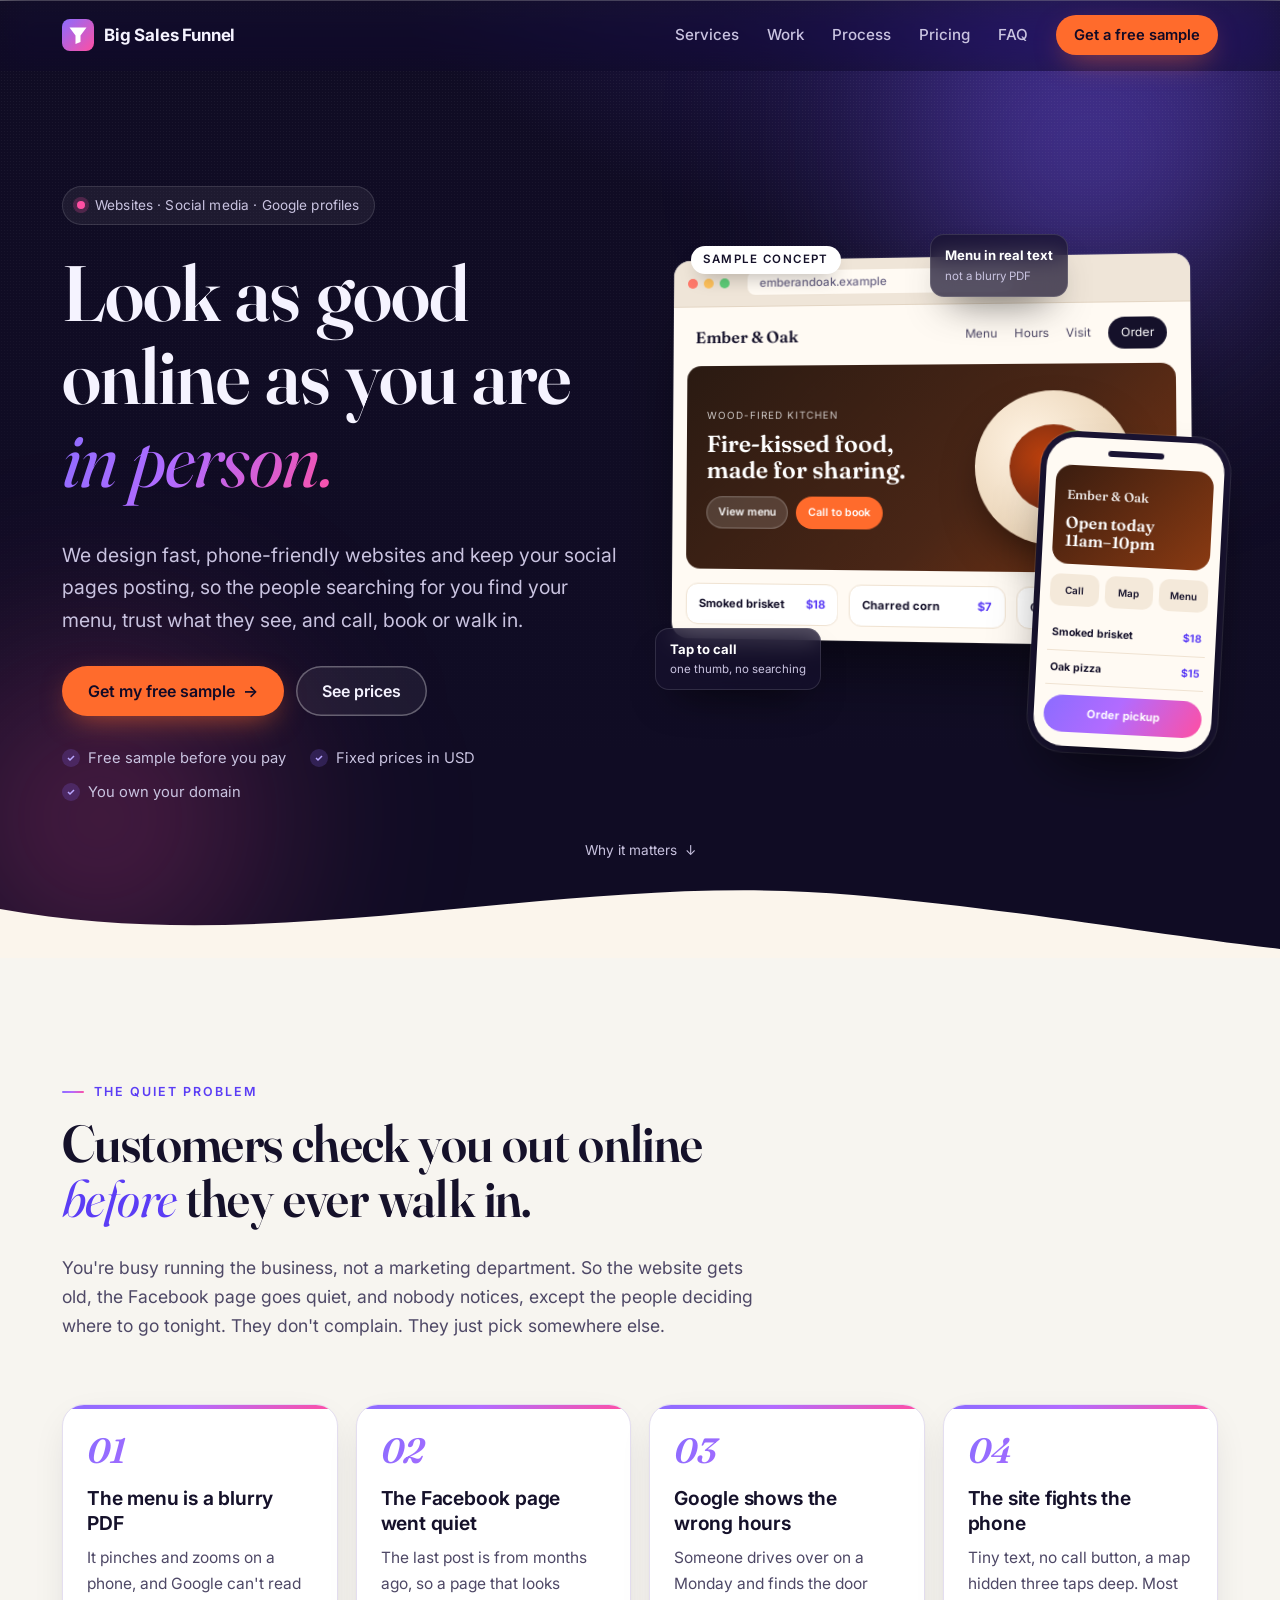
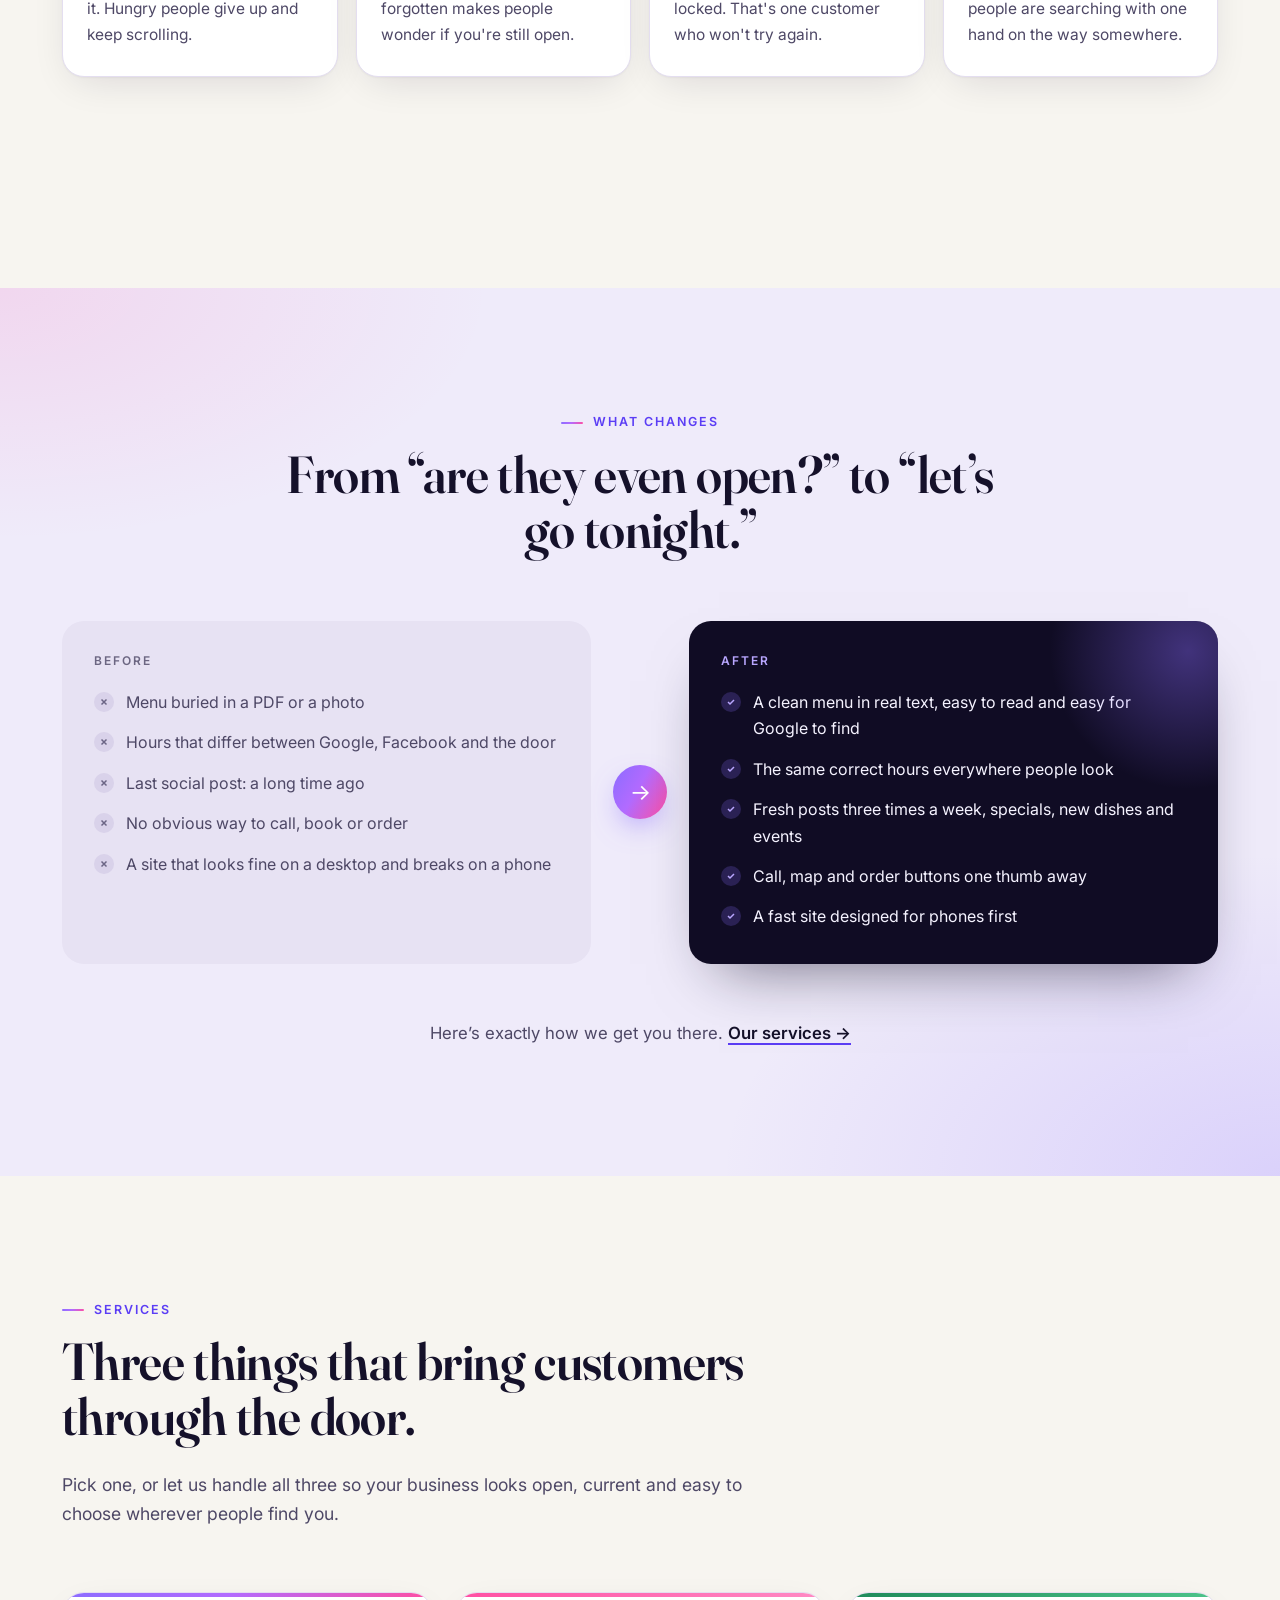
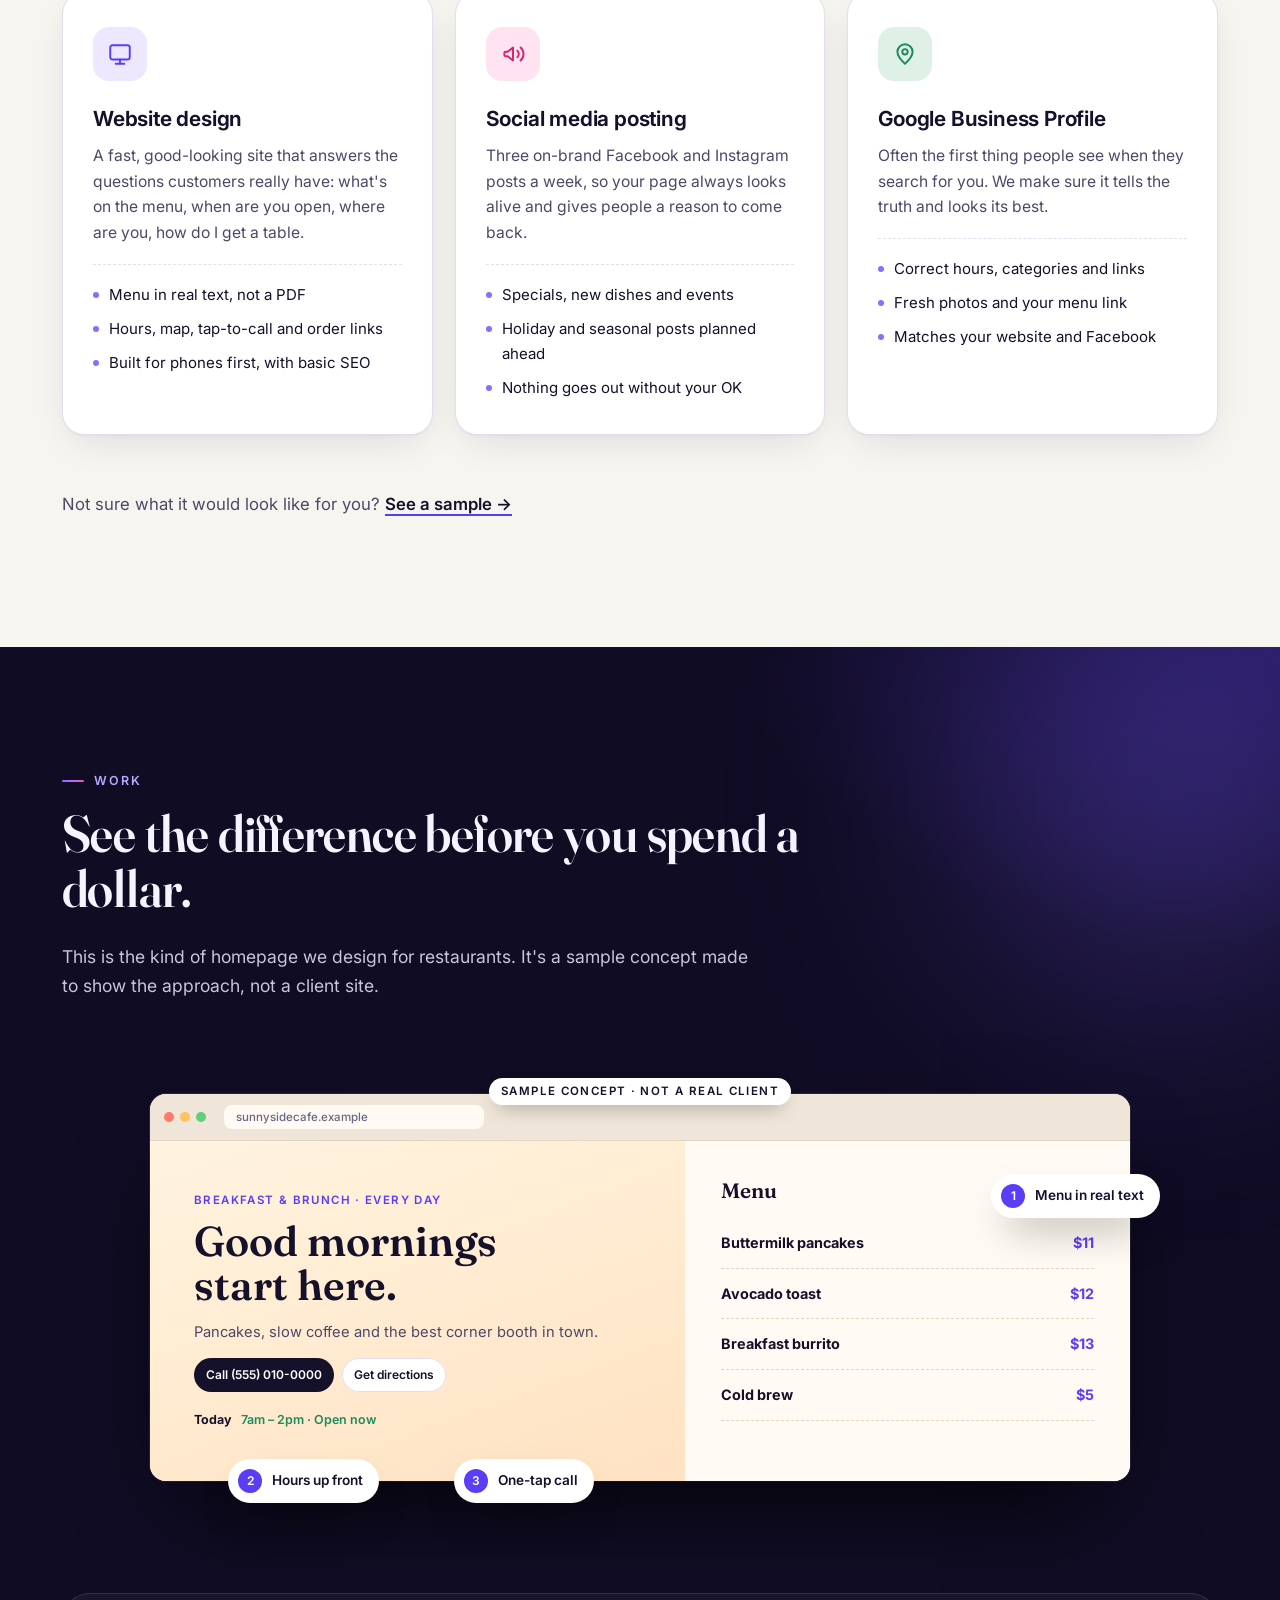
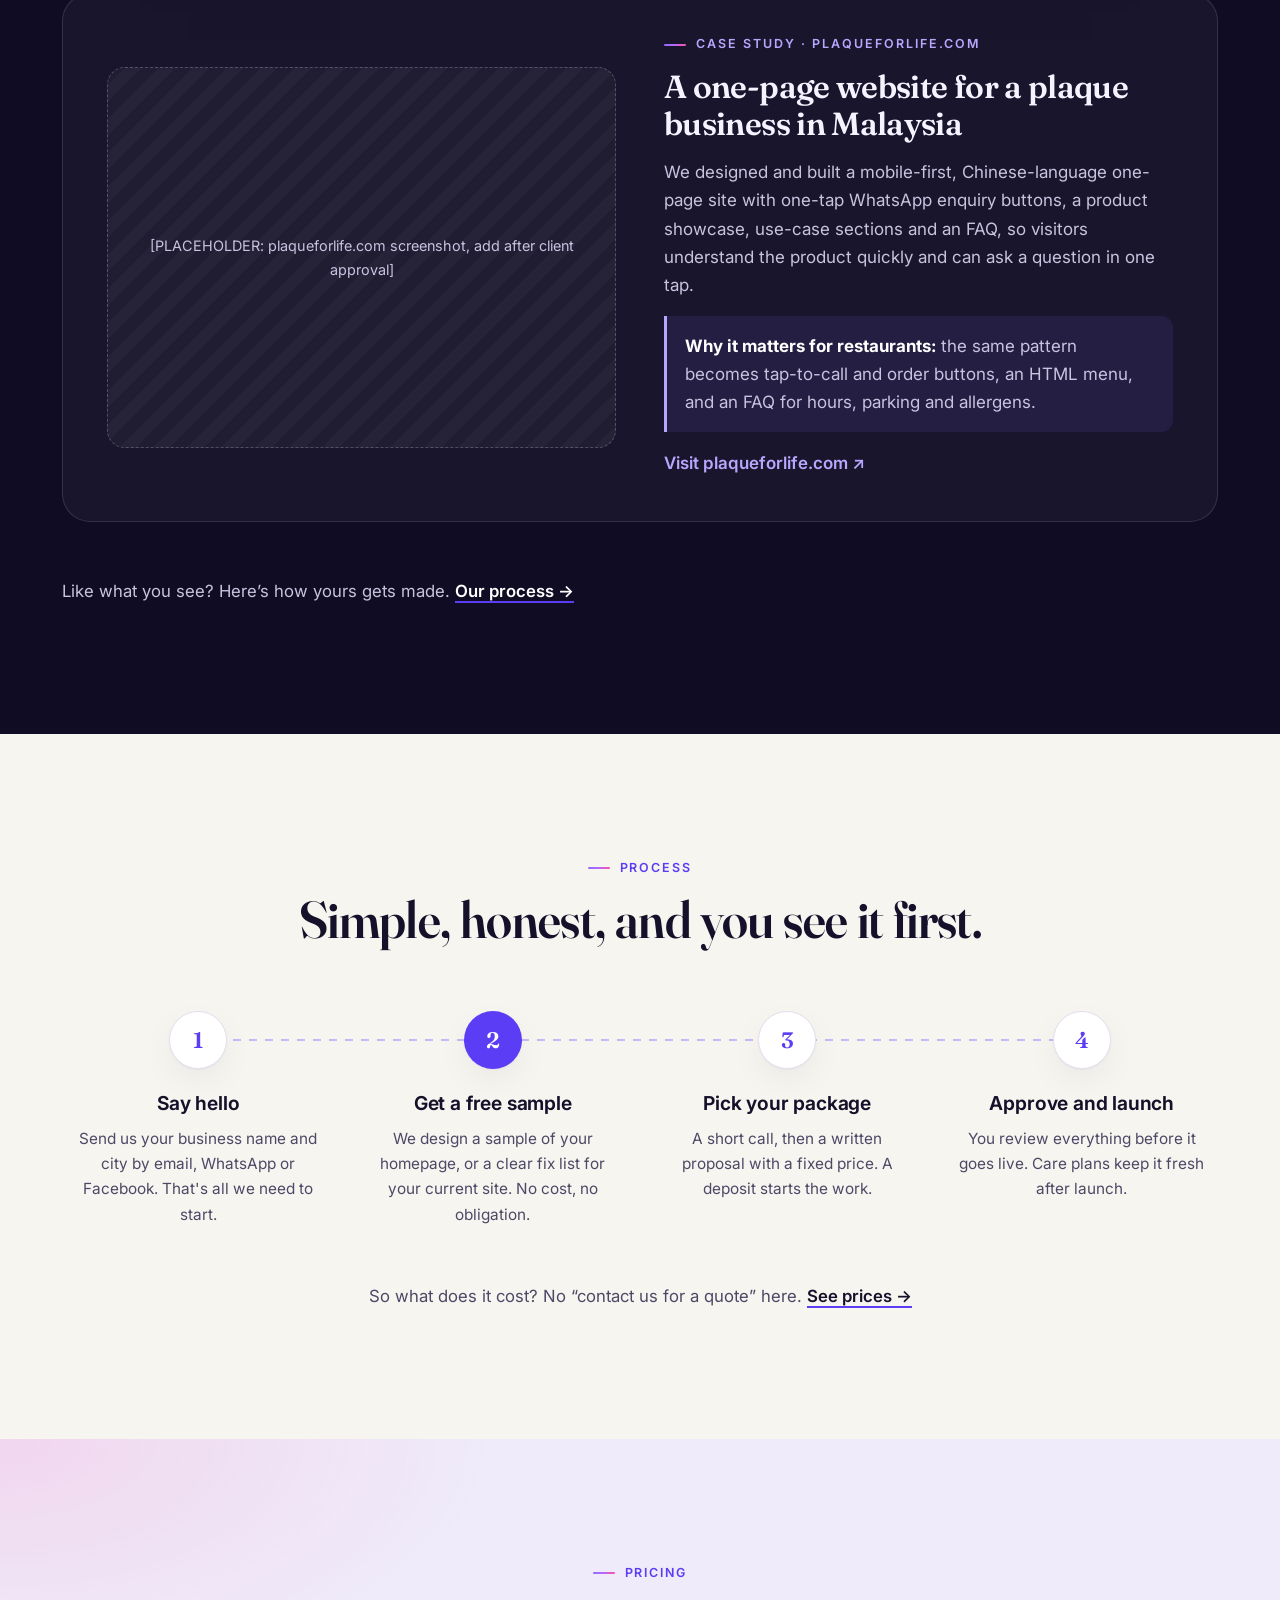
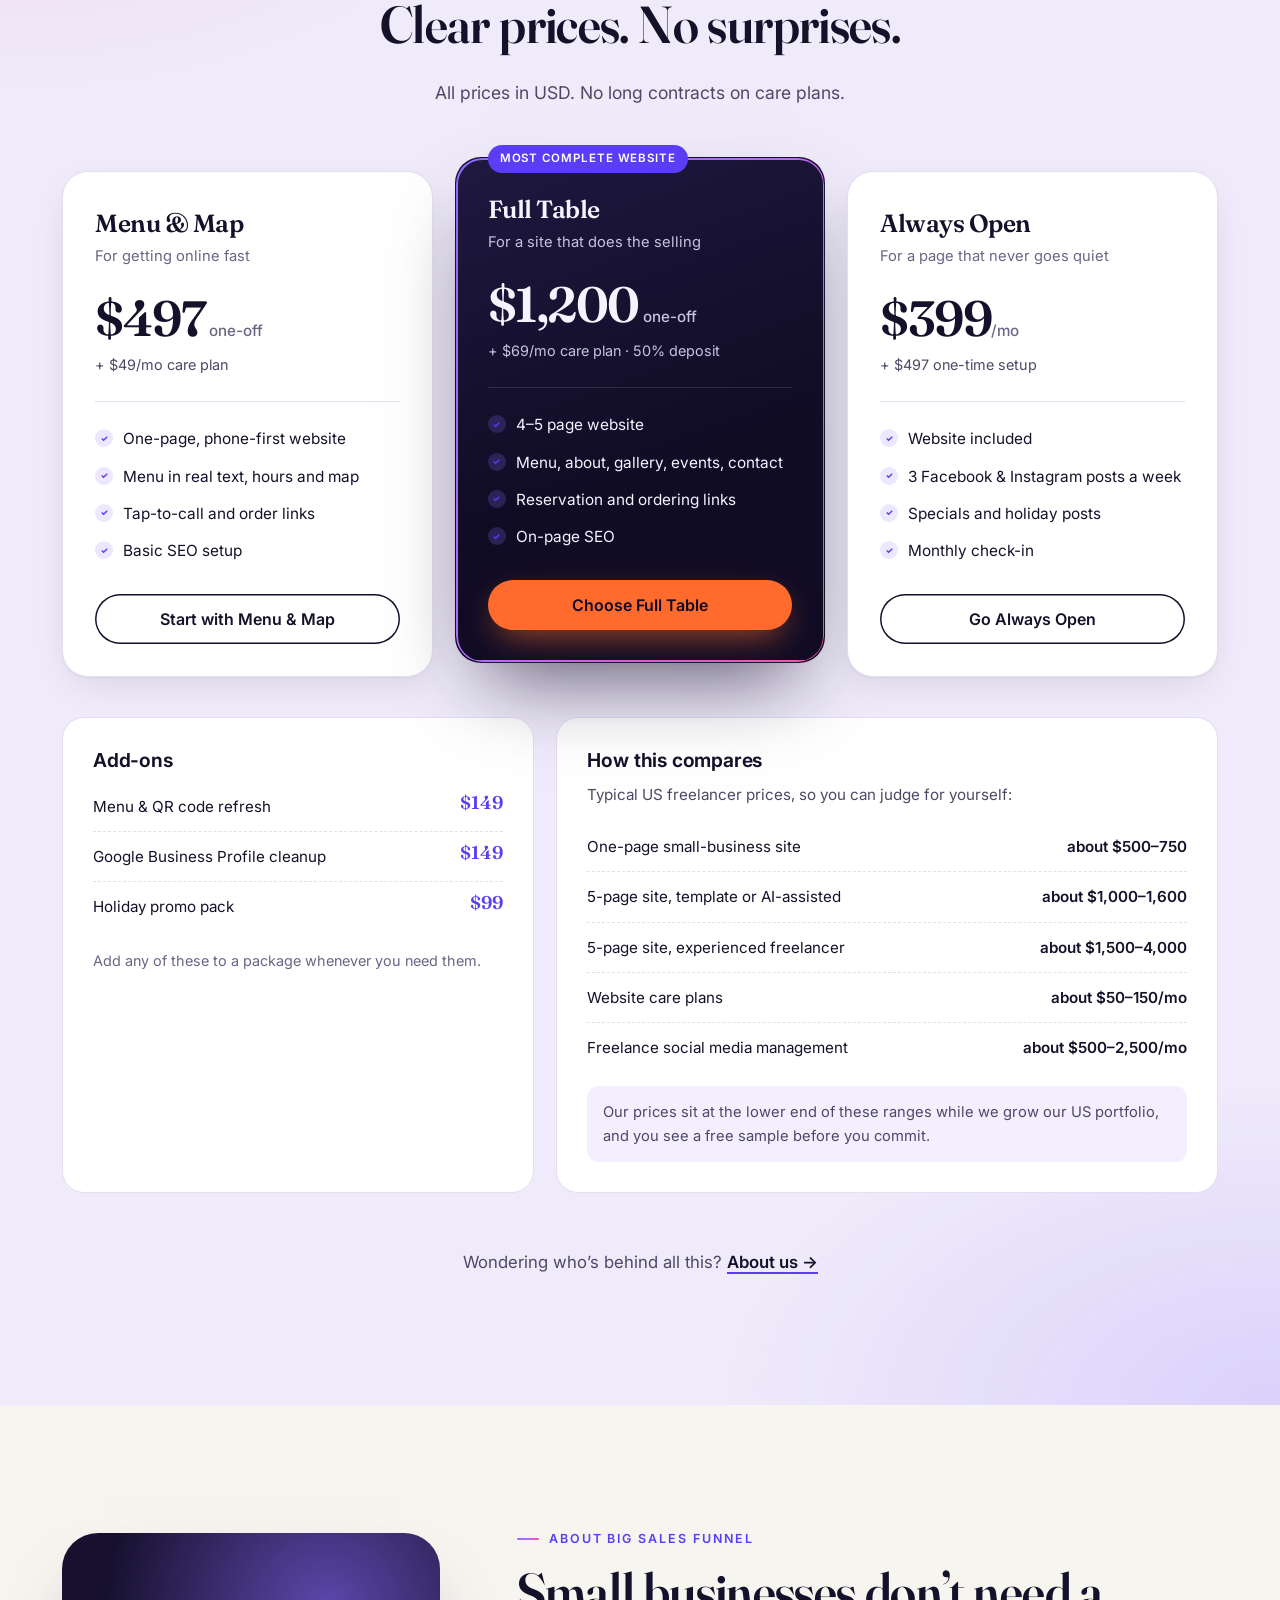
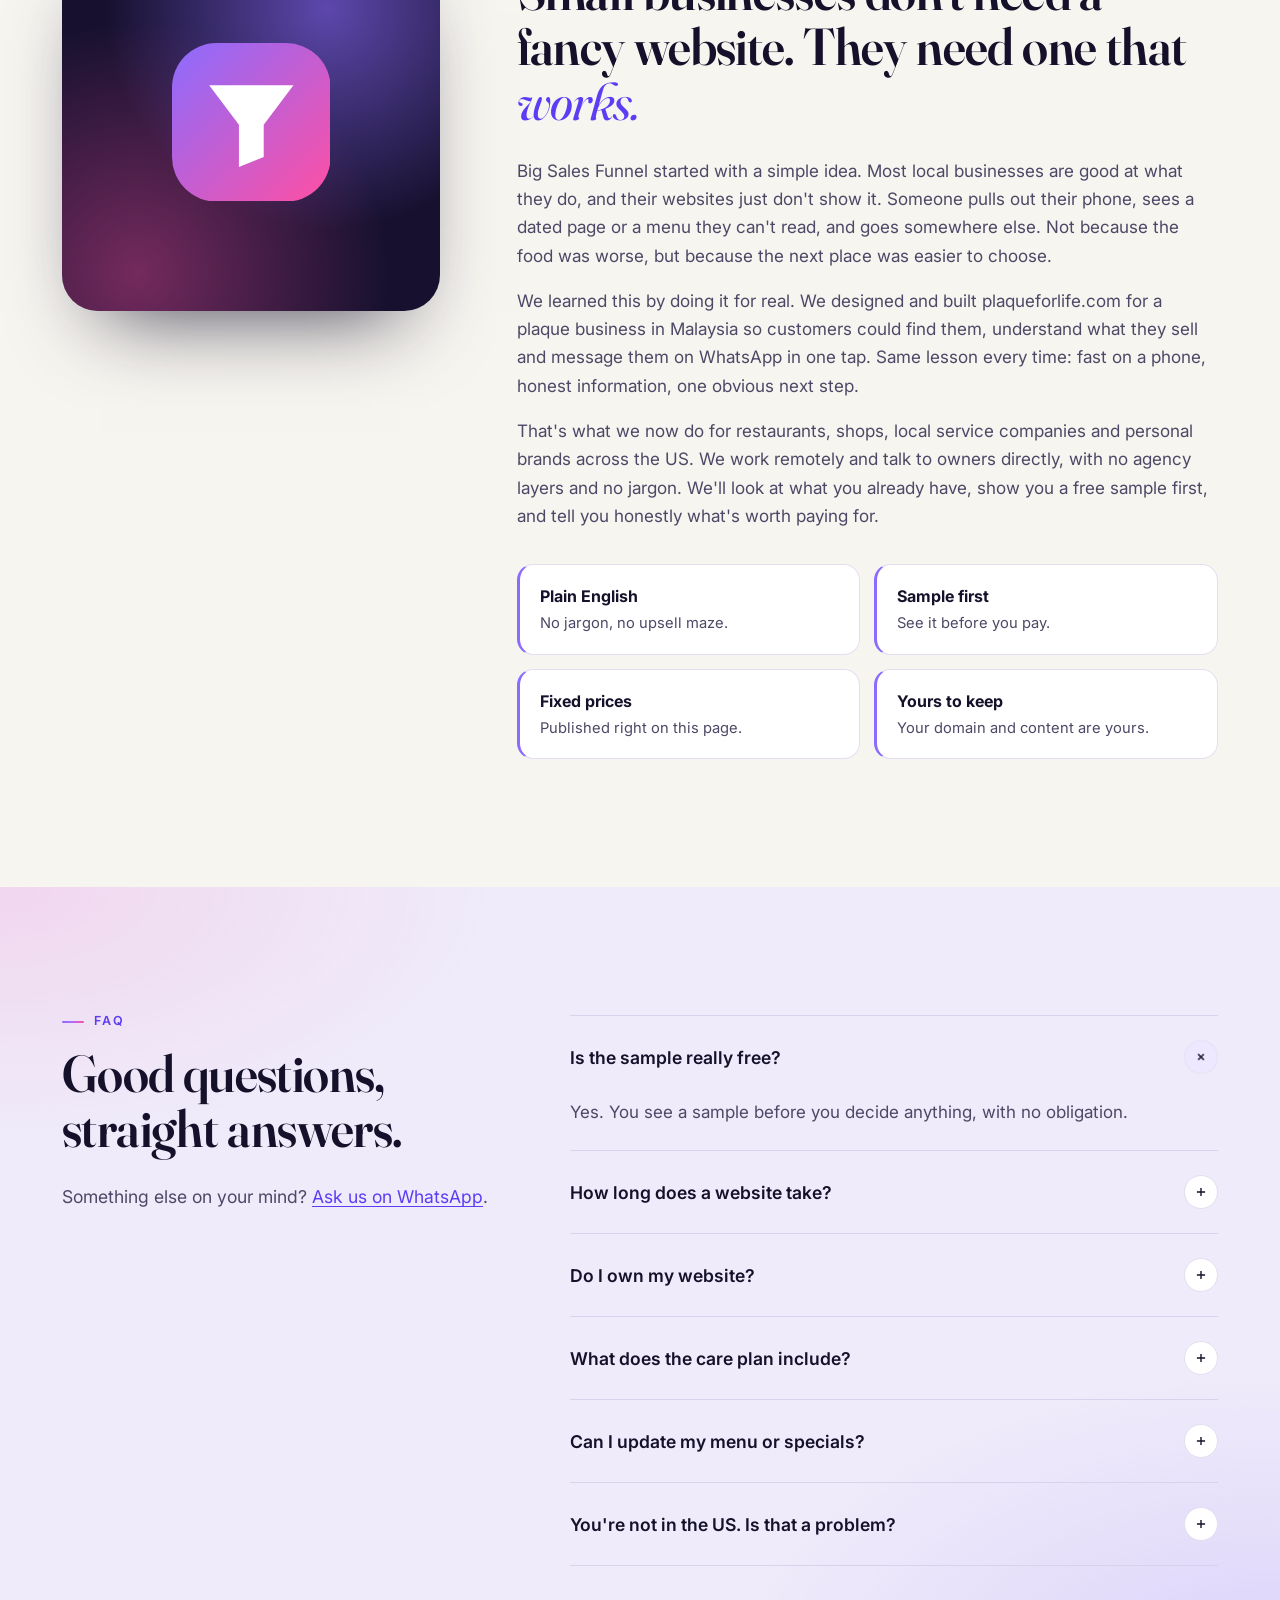
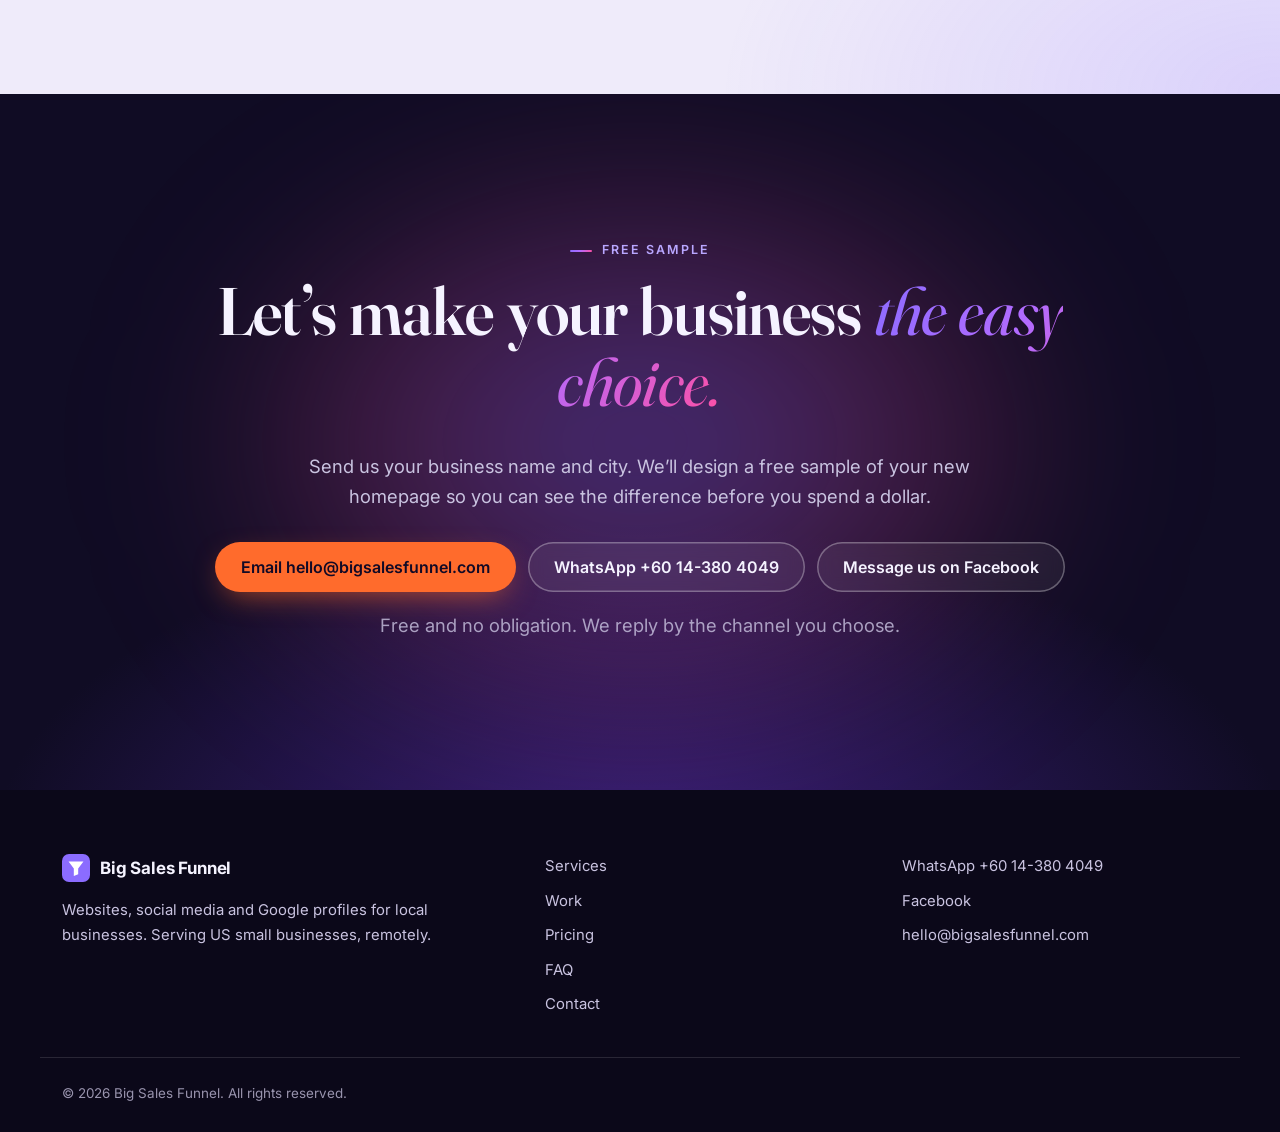
==== index.html @ bbb09743 "Add the Big Sales Funnel static website. Extract the approved site into the repository root, includi" ====
<!doctype html>
<html lang="en">
<head>
<meta charset="utf-8">
<meta name="viewport" content="width=device-width, initial-scale=1">
<title>Big Sales Funnel | Websites &amp; Social Media for Restaurants and Local Businesses</title>
<meta name="description" content="Big Sales Funnel designs fast, phone-friendly websites, keeps your Facebook and Instagram posting, and tidies your Google Business Profile, for US restaurants and local small businesses. Free sample first.">
<link rel="canonical" href="https://bigsalesfunnel.com/">
<meta property="og:type" content="website">
<meta property="og:site_name" content="Big Sales Funnel">
<meta property="og:title" content="Big Sales Funnel | Look as good online as you are in person">
<meta property="og:description" content="Websites, social posting and Google Business Profile cleanup for restaurants and local businesses. Clear prices. Free sample first.">
<meta property="og:url" content="https://bigsalesfunnel.com/">
<meta property="og:image" content="https://bigsalesfunnel.com/og-image.png">
<meta property="og:image:width" content="1200">
<meta property="og:image:height" content="630">
<meta name="twitter:card" content="summary_large_image">
<meta name="twitter:image" content="https://bigsalesfunnel.com/og-image.png">
<meta name="theme-color" content="#100C24">
<link rel="icon" href="favicon.svg" type="image/svg+xml">
<link rel="icon" href="favicon-32.png" sizes="32x32" type="image/png">
<link rel="apple-touch-icon" href="apple-touch-icon.png">
<link rel="preconnect" href="https://fonts.googleapis.com">
<link rel="preconnect" href="https://fonts.gstatic.com" crossorigin>
<link href="https://fonts.googleapis.com/css2?family=Fraunces:ital,opsz,wght@0,9..144,400;0,9..144,600;0,9..144,700;1,9..144,400;1,9..144,600&family=Inter:wght@400;500;600;700&display=swap" rel="stylesheet">
<link rel="stylesheet" href="assets/css/style.css">
<script type="application/ld+json">{"@context":"https://schema.org","@type":"ProfessionalService","name":"Big Sales Funnel","url":"https://bigsalesfunnel.com/","description":"Website design, social media posting and Google Business Profile cleanup for restaurants and local small businesses in the US.","areaServed":"US","telephone":"+60143804049","sameAs":["https://www.facebook.com/bigsalefunnel"]}</script>
</head>
<body>
<a class="skip" href="#main">Skip to content</a>
<div class="progress" aria-hidden="true"><span id="bar"></span></div>

<header class="nav" id="top">
  <div class="wrap nav-in">
    <a href="#top" class="logo" aria-label="Big Sales Funnel, back to top">
      <svg viewBox="0 0 64 64" width="32" height="32" aria-hidden="true"><defs><linearGradient id="lg" x1="0" y1="0" x2="1" y2="1"><stop stop-color="#8B6CFF"/><stop offset="1" stop-color="#FF4FA3"/></linearGradient></defs><rect width="64" height="64" rx="16" fill="url(#lg)"/><path d="M15 17h34l-12 16v13l-10 4V33z" fill="#fff"/></svg>
      <span>Big Sales Funnel</span>
    </a>
    <button class="menu-btn" aria-expanded="false" aria-controls="menu"><span class="sr">Open menu</span><i></i><i></i></button>
    <nav id="menu" aria-label="Main">
      <a href="#services">Services</a>
      <a href="#work">Work</a>
      <a href="#process">Process</a>
      <a href="#packages">Pricing</a>
      <a href="#faq">FAQ</a>
      <a href="#contact" class="btn btn-sm">Get a free sample</a>
    </nav>
  </div>
</header>

<main id="main">

<!-- ============ 1. HERO ============ -->
<section class="hero">
  <div class="glow g1" aria-hidden="true"></div>
  <div class="glow g2" aria-hidden="true"></div>
  <div class="grain" aria-hidden="true"></div>
  <div class="wrap hero-in">
    <div class="hero-copy">
      <p class="kicker reveal"><span class="dot"></span>Websites · Social media · Google profiles</p>
      <h1 class="reveal">Look as good online as you are <em>in&nbsp;person.</em></h1>
      <p class="lead reveal">We design fast, phone-friendly websites and keep your social pages posting, so the people searching for you find your menu, trust what they see, and call, book or walk in.</p>
      <div class="cta-row reveal">
        <a href="#contact" class="btn">Get my free sample <span aria-hidden="true">→</span></a>
        <a href="#packages" class="btn btn-ghost">See prices</a>
      </div>
      <ul class="ticks reveal">
        <li>Free sample before you pay</li>
        <li>Fixed prices in USD</li>
        <li>You own your domain</li>
      </ul>
    </div>

    <div class="hero-visual reveal" aria-label="Sample concept: a restaurant website shown on a laptop browser and a phone. Not a real client." role="img">
      <span class="sample-tag">Sample concept</span>
      <div class="browser">
        <div class="b-bar"><i></i><i></i><i></i><span class="b-url">emberandoak.example</span></div>
        <div class="b-body">
          <div class="s-nav"><b>Ember &amp; Oak</b><span>Menu</span><span>Hours</span><span>Visit</span><em>Order</em></div>
          <div class="s-hero">
            <div class="s-hero-txt">
              <small>Wood-fired kitchen</small>
              <strong>Fire-kissed food,<br>made for sharing.</strong>
              <div class="s-btns"><span>View menu</span><span class="o">Call to book</span></div>
            </div>
            <div class="s-plate" aria-hidden="true"><div class="p1"></div><div class="p2"></div><div class="p3"></div></div>
          </div>
          <div class="s-menu">
            <div><b>Smoked brisket</b><span>$18</span></div>
            <div><b>Charred corn</b><span>$7</span></div>
            <div><b>Oak pizza</b><span>$15</span></div>
          </div>
        </div>
      </div>
      <div class="phone">
        <div class="ph-notch"></div>
        <div class="ph-hero"><small>Ember &amp; Oak</small><strong>Open today<br>11am–10pm</strong></div>
        <div class="ph-actions"><span>Call</span><span>Map</span><span>Menu</span></div>
        <div class="ph-item"><b>Smoked brisket</b><span>$18</span></div>
        <div class="ph-item"><b>Oak pizza</b><span>$15</span></div>
        <div class="ph-cta">Order pickup</div>
      </div>
      <div class="float f1"><b>Tap to call</b><span>one thumb, no searching</span></div>
      <div class="float f2"><b>Menu in real text</b><span>not a blurry PDF</span></div>
    </div>
  </div>
  <a class="scroll-cue" href="#problem">Why it matters <span aria-hidden="true">↓</span></a>
  <svg class="hero-curve" viewBox="0 0 1440 90" preserveAspectRatio="none" aria-hidden="true"><path d="M0 90V40C320 92 640 0 960 26c200 16 340 40 480 54v10z" fill="#fbf5ec"/></svg>
</section>

<div class="warm">

<!-- ============ 2. PROBLEM ============ -->
<section id="problem" class="sec wrap">
  <div class="head reveal">
    <p class="label">The quiet problem</p>
    <h2>Customers check you out online <em>before</em> they ever walk in.</h2>
    <p class="intro">You're busy running the business, not a marketing department. So the website gets old, the Facebook page goes quiet, and nobody notices, except the people deciding where to go tonight. They don't complain. They just pick somewhere else.</p>
  </div>
  <div class="pain-grid">
    <article class="pain reveal"><span class="pn">01</span><h3>The menu is a blurry PDF</h3><p>It pinches and zooms on a phone, and Google can't read it. Hungry people give up and keep scrolling.</p></article>
    <article class="pain reveal"><span class="pn">02</span><h3>The Facebook page went quiet</h3><p>The last post is from months ago, so a page that looks forgotten makes people wonder if you're still open.</p></article>
    <article class="pain reveal"><span class="pn">03</span><h3>Google shows the wrong hours</h3><p>Someone drives over on a Monday and finds the door locked. That's one customer who won't try again.</p></article>
    <article class="pain reveal"><span class="pn">04</span><h3>The site fights the phone</h3><p>Tiny text, no call button, a map hidden three taps deep. Most people are searching with one hand on the way somewhere.</p></article>
  </div>
  <p class="bridge reveal">The good news? Every one of these is fixable, and you don't need a big agency to fix it. <a href="#change">Here's what changes&nbsp;→</a></p>
</section>

<!-- ============ 3. TRANSFORMATION ============ -->
<section id="change" class="sec-band">
  <div class="wrap sec">
    <div class="head center reveal">
      <p class="label">What changes</p>
      <h2>From “are they even open?” to “let’s go tonight.”</h2>
    </div>
    <div class="ba reveal">
      <div class="ba-col before">
        <p class="ba-tag">Before</p>
        <ul>
          <li>Menu buried in a PDF or a photo</li>
          <li>Hours that differ between Google, Facebook and the door</li>
          <li>Last social post: a long time ago</li>
          <li>No obvious way to call, book or order</li>
          <li>A site that looks fine on a desktop and breaks on a phone</li>
        </ul>
      </div>
      <div class="ba-arrow" aria-hidden="true">→</div>
      <div class="ba-col after">
        <p class="ba-tag">After</p>
        <ul>
          <li>A clean menu in real text, easy to read and easy for Google to find</li>
          <li>The same correct hours everywhere people look</li>
          <li>Fresh posts three times a week, specials, new dishes and events</li>
          <li>Call, map and order buttons one thumb away</li>
          <li>A fast site designed for phones first</li>
        </ul>
      </div>
    </div>
    <p class="bridge center reveal">Here’s exactly how we get you there. <a href="#services">Our services&nbsp;→</a></p>
  </div>
</section>

<!-- ============ 4. SERVICES ============ -->
<section id="services" class="sec wrap">
  <div class="head reveal">
    <p class="label">Services</p>
    <h2>Three things that bring customers through the door.</h2>
    <p class="intro">Pick one, or let us handle all three so your business looks open, current and easy to choose wherever people find you.</p>
  </div>
  <div class="svc-grid">
    <article class="svc reveal">
      <div class="svc-ic" aria-hidden="true"><svg viewBox="0 0 24 24"><rect x="3" y="4" width="18" height="13" rx="2"/><path d="M8 21h8M12 17v4"/></svg></div>
      <h3>Website design</h3>
      <p>A fast, good-looking site that answers the questions customers really have: what's on the menu, when are you open, where are you, how do I get a table.</p>
      <ul><li>Menu in real text, not a PDF</li><li>Hours, map, tap-to-call and order links</li><li>Built for phones first, with basic SEO</li></ul>
    </article>
    <article class="svc reveal">
      <div class="svc-ic pink" aria-hidden="true"><svg viewBox="0 0 24 24"><path d="M4 11v2a1 1 0 001 1h2l5 4V6L7 10H5a1 1 0 00-1 1z"/><path d="M16 9a4 4 0 010 6M19 6a8 8 0 010 12"/></svg></div>
      <h3>Social media posting</h3>
      <p>Three on-brand Facebook and Instagram posts a week, so your page always looks alive and gives people a reason to come back.</p>
      <ul><li>Specials, new dishes and events</li><li>Holiday and seasonal posts planned ahead</li><li>Nothing goes out without your OK</li></ul>
    </article>
    <article class="svc reveal">
      <div class="svc-ic green" aria-hidden="true"><svg viewBox="0 0 24 24"><path d="M12 21s-7-6.2-7-11a7 7 0 0114 0c0 4.8-7 11-7 11z"/><circle cx="12" cy="10" r="2.5"/></svg></div>
      <h3>Google Business Profile</h3>
      <p>Often the first thing people see when they search for you. We make sure it tells the truth and looks its best.</p>
      <ul><li>Correct hours, categories and links</li><li>Fresh photos and your menu link</li><li>Matches your website and Facebook</li></ul>
    </article>
  </div>
  <p class="bridge reveal">Not sure what it would look like for you? <a href="#work">See a sample&nbsp;→</a></p>
</section>

<!-- ============ 5. WORK ============ -->
<section id="work" class="sec-dark">
  <div class="glow g3" aria-hidden="true"></div>
  <div class="wrap sec">
    <div class="head reveal">
      <p class="label light">Work</p>
      <h2>See the difference before you spend a dollar.</h2>
      <p class="intro">This is the kind of homepage we design for restaurants. It's a sample concept made to show the approach, not a client site.</p>
    </div>

    <div class="showcase reveal" role="img" aria-label="Sample concept: Sunny Side Café website on desktop and phone, with notes pointing to the menu, hours and call button. Not a real client.">
      <span class="sample-tag">Sample concept · not a real client</span>
      <div class="sc-browser">
        <div class="b-bar"><i></i><i></i><i></i><span class="b-url">sunnysidecafe.example</span></div>
        <div class="sc-body">
          <div class="sc-left">
            <small>Breakfast &amp; brunch · Every day</small>
            <strong>Good mornings<br>start here.</strong>
            <p>Pancakes, slow coffee and the best corner booth in town.</p>
            <div class="s-btns"><span class="o">Call (555) 010-0000</span><span>Get directions</span></div>
            <div class="sc-hours"><b>Today</b> 7am – 2pm · Open now</div>
          </div>
          <div class="sc-right">
            <p class="sc-mh">Menu</p>
            <div class="sc-row"><b>Buttermilk pancakes</b><span>$11</span></div>
            <div class="sc-row"><b>Avocado toast</b><span>$12</span></div>
            <div class="sc-row"><b>Breakfast burrito</b><span>$13</span></div>
            <div class="sc-row"><b>Cold brew</b><span>$5</span></div>
          </div>
        </div>
      </div>
      <div class="note n1"><span>1</span>Menu in real text</div>
      <div class="note n2"><span>2</span>Hours up front</div>
      <div class="note n3"><span>3</span>One-tap call</div>
    </div>

    <div class="case reveal">
      <div class="shot" role="img" aria-label="Screenshot placeholder for plaqueforlife.com">[PLACEHOLDER: plaqueforlife.com screenshot, add after client approval]</div>
      <div class="case-txt">
        <p class="label light">Case study · plaqueforlife.com</p>
        <h3>A one-page website for a plaque business in Malaysia</h3>
        <p>We designed and built a mobile-first, Chinese-language one-page site with one-tap WhatsApp enquiry buttons, a product showcase, use-case sections and an FAQ, so visitors understand the product quickly and can ask a question in one tap.</p>
        <p class="apply"><b>Why it matters for restaurants:</b> the same pattern becomes tap-to-call and order buttons, an HTML menu, and an FAQ for hours, parking and allergens.</p>
        <a href="https://plaqueforlife.com" class="link" rel="noopener">Visit plaqueforlife.com <span aria-hidden="true">↗</span></a>
      </div>
    </div>
    <p class="bridge light reveal">Like what you see? Here’s how yours gets made. <a href="#process">Our process&nbsp;→</a></p>
  </div>
</section>

<!-- ============ 6. PROCESS ============ -->
<section id="process" class="sec wrap">
  <div class="head center reveal">
    <p class="label">Process</p>
    <h2>Simple, honest, and you see it first.</h2>
  </div>
  <ol class="steps">
    <li class="reveal"><span class="sn">1</span><h3>Say hello</h3><p>Send us your business name and city by email, WhatsApp or Facebook. That's all we need to start.</p></li>
    <li class="reveal"><span class="sn">2</span><h3>Get a free sample</h3><p>We design a sample of your homepage, or a clear fix list for your current site. No cost, no obligation.</p></li>
    <li class="reveal"><span class="sn">3</span><h3>Pick your package</h3><p>A short call, then a written proposal with a fixed price. A deposit starts the work.</p></li>
    <li class="reveal"><span class="sn">4</span><h3>Approve and launch</h3><p>You review everything before it goes live. Care plans keep it fresh after launch.</p></li>
  </ol>
  <p class="bridge center reveal">So what does it cost? No “contact us for a quote” here. <a href="#packages">See prices&nbsp;→</a></p>
</section>

<!-- ============ 7. PACKAGES ============ -->
<section id="packages" class="sec-band">
  <div class="wrap sec">
    <div class="head center reveal">
      <p class="label">Pricing</p>
      <h2>Clear prices. No surprises.</h2>
      <p class="intro">All prices in USD. No long contracts on care plans.</p>
    </div>
    <div class="price-grid">
      <article class="price reveal">
        <h3>Menu &amp; Map</h3>
        <p class="for">For getting online fast</p>
        <p class="amt">$497<small> one-off</small></p>
        <p class="care">+ $49/mo care plan</p>
        <ul><li>One-page, phone-first website</li><li>Menu in real text, hours and map</li><li>Tap-to-call and order links</li><li>Basic SEO setup</li></ul>
        <a href="#contact" class="btn btn-outline">Start with Menu &amp; Map</a>
      </article>
      <article class="price hot reveal">
        <span class="badge">Most complete website</span>
        <h3>Full Table</h3>
        <p class="for">For a site that does the selling</p>
        <p class="amt">$1,200<small> one-off</small></p>
        <p class="care">+ $69/mo care plan · 50% deposit</p>
        <ul><li>4–5 page website</li><li>Menu, about, gallery, events, contact</li><li>Reservation and ordering links</li><li>On-page SEO</li></ul>
        <a href="#contact" class="btn">Choose Full Table</a>
      </article>
      <article class="price reveal">
        <h3>Always Open</h3>
        <p class="for">For a page that never goes quiet</p>
        <p class="amt">$399<small>/mo</small></p>
        <p class="care">+ $497 one-time setup</p>
        <ul><li>Website included</li><li>3 Facebook &amp; Instagram posts a week</li><li>Specials and holiday posts</li><li>Monthly check-in</li></ul>
        <a href="#contact" class="btn btn-outline">Go Always Open</a>
      </article>
    </div>
    <div class="extras">
      <div class="addons reveal">
        <h3>Add-ons</h3>
        <ul><li><span>Menu &amp; QR code refresh</span><b>$149</b></li><li><span>Google Business Profile cleanup</span><b>$149</b></li><li><span>Holiday promo pack</span><b>$99</b></li></ul>
        <p class="fine">Add any of these to a package whenever you need them.</p>
      </div>
      <div class="compare reveal">
        <h3>How this compares</h3>
        <p>Typical US freelancer prices, so you can judge for yourself:</p>
        <ul>
          <li><span>One-page small-business site</span><b>about $500–750</b></li>
          <li><span>5-page site, template or AI-assisted</span><b>about $1,000–1,600</b></li>
          <li><span>5-page site, experienced freelancer</span><b>about $1,500–4,000</b></li>
          <li><span>Website care plans</span><b>about $50–150/mo</b></li>
          <li><span>Freelance social media management</span><b>about $500–2,500/mo</b></li>
        </ul>
        <p class="fine">Our prices sit at the lower end of these ranges while we grow our US portfolio, and you see a free sample before you commit.</p>
      </div>
    </div>
    <p class="bridge center reveal">Wondering who’s behind all this? <a href="#about">About us&nbsp;→</a></p>
  </div>
</section>

<!-- ============ 8. ABOUT ============ -->
<section id="about" class="sec wrap about">
  <div class="about-mark reveal" aria-hidden="true">
    <svg viewBox="0 0 64 64"><defs><linearGradient id="lg2" x1="0" y1="0" x2="1" y2="1"><stop stop-color="#8B6CFF"/><stop offset="1" stop-color="#FF4FA3"/></linearGradient></defs><rect width="64" height="64" rx="18" fill="url(#lg2)"/><path d="M15 17h34l-12 16v13l-10 4V33z" fill="#fff"/></svg>
  </div>
  <div class="about-txt">
    <p class="label reveal">About Big Sales Funnel</p>
    <h2 class="reveal">Small businesses don’t need a fancy website. They need one that <em>works.</em></h2>
    <p class="reveal">Big Sales Funnel started with a simple idea. Most local businesses are good at what they do, and their websites just don't show it. Someone pulls out their phone, sees a dated page or a menu they can't read, and goes somewhere else. Not because the food was worse, but because the next place was easier to choose.</p>
    <p class="reveal">We learned this by doing it for real. We designed and built plaqueforlife.com for a plaque business in Malaysia so customers could find them, understand what they sell and message them on WhatsApp in one tap. Same lesson every time: fast on a phone, honest information, one obvious next step.</p>
    <p class="reveal">That's what we now do for restaurants, shops, local service companies and personal brands across the US. We work remotely and talk to owners directly, with no agency layers and no jargon. We'll look at what you already have, show you a free sample first, and tell you honestly what's worth paying for.</p>
    <ul class="values reveal">
      <li><b>Plain English</b>No jargon, no upsell maze.</li>
      <li><b>Sample first</b>See it before you pay.</li>
      <li><b>Fixed prices</b>Published right on this page.</li>
      <li><b>Yours to keep</b>Your domain and content are yours.</li>
    </ul>
  </div>
</section>

<!-- ============ 9. FAQ ============ -->
<section id="faq" class="sec-band">
  <div class="wrap sec faq-wrap">
    <div class="head reveal">
      <p class="label">FAQ</p>
      <h2>Good questions, straight answers.</h2>
      <p class="intro">Something else on your mind? <a href="https://wa.me/60143804049" rel="noopener">Ask us on WhatsApp</a>.</p>
    </div>
    <div class="faq">
      <details class="reveal" open><summary>Is the sample really free?</summary><p>Yes. You see a sample before you decide anything, with no obligation.</p></details>
      <details class="reveal"><summary>How long does a website take?</summary><p>A one-page Menu &amp; Map site is usually ready within about a week once we have your menu and photos. Larger sites take longer.</p></details>
      <details class="reveal"><summary>Do I own my website?</summary><p>Yes. Your domain and content are yours.</p></details>
      <details class="reveal"><summary>What does the care plan include?</summary><p>Hosting support, small text and menu updates, and keeping the site running smoothly.</p></details>
      <details class="reveal"><summary>Can I update my menu or specials?</summary><p>Yes. Send us the changes and we'll update them, or add a menu &amp; QR refresh any time.</p></details>
      <details class="reveal"><summary>You're not in the US. Is that a problem?</summary><p>No. Everything is done online by email, WhatsApp and video call, and we schedule calls in your time zone.</p></details>
    </div>
  </div>
</section>
</div>

<!-- ============ 10. FINAL CTA ============ -->
<section id="contact" class="final">
  <div class="glow g4" aria-hidden="true"></div>
  <div class="wrap final-in reveal">
    <p class="label light">Free sample</p>
    <h2>Let’s make your business <em>the easy choice.</em></h2>
    <p>Send us your business name and city. We’ll design a free sample of your new homepage so you can see the difference before you spend a dollar.</p>
    <div class="cta-row center">
      <a class="btn" href="mailto:hello@bigsalesfunnel.com">Email hello@bigsalesfunnel.com</a><!-- PLACEHOLDER email -->
      <a class="btn btn-glass" href="https://wa.me/60143804049" rel="noopener">WhatsApp +60 14-380 4049</a>
      <a class="btn btn-glass" href="https://www.facebook.com/bigsalefunnel" rel="noopener">Message us on Facebook</a>
    </div>
    <!-- TODO: replace hello@bigsalesfunnel.com once the real email exists -->
    <p class="small">Free and no obligation. We reply by the channel you choose.</p>
  </div>
</section>
</main>

<footer class="foot">
  <div class="wrap foot-in">
    <div class="foot-brand">
      <a href="#top" class="logo"><svg viewBox="0 0 64 64" width="28" height="28" aria-hidden="true"><rect width="64" height="64" rx="16" fill="#8B6CFF"/><path d="M15 17h34l-12 16v13l-10 4V33z" fill="#fff"/></svg><span>Big Sales Funnel</span></a>
      <p>Websites, social media and Google profiles for local businesses. Serving US small businesses, remotely.</p>
    </div>
    <nav class="foot-nav" aria-label="Footer">
      <a href="#services">Services</a><a href="#work">Work</a><a href="#packages">Pricing</a><a href="#faq">FAQ</a><a href="#contact">Contact</a>
    </nav>
    <div class="foot-contact">
      <a href="https://wa.me/60143804049" rel="noopener">WhatsApp +60 14-380 4049</a>
      <a href="https://www.facebook.com/bigsalefunnel" rel="noopener">Facebook</a>
      <a href="mailto:hello@bigsalesfunnel.com">hello@bigsalesfunnel.com</a><!-- PLACEHOLDER email -->
    </div>
  </div>
  <div class="wrap foot-base">© <span id="yr">2026</span> Big Sales Funnel. All rights reserved.</div>
</footer>

<script>
document.documentElement.classList.add('js');
const btn=document.querySelector('.menu-btn'),menu=document.getElementById('menu'),nav=document.querySelector('.nav');
btn.addEventListener('click',()=>{const o=menu.classList.toggle('open');btn.setAttribute('aria-expanded',o);nav.classList.toggle('menu-open',o)});
menu.querySelectorAll('a').forEach(a=>a.addEventListener('click',()=>{menu.classList.remove('open');nav.classList.remove('menu-open');btn.setAttribute('aria-expanded',false)}));
document.getElementById('yr').textContent=new Date().getFullYear();
const bar=document.getElementById('bar');
const onScroll=()=>{const h=document.documentElement;const p=h.scrollTop/(h.scrollHeight-h.clientHeight||1);bar.style.transform='scaleX('+p+')';nav.classList.toggle('scrolled',h.scrollTop>20)};
addEventListener('scroll',onScroll,{passive:true});onScroll();
const reduce=matchMedia('(prefers-reduced-motion: reduce)').matches;
const els=document.querySelectorAll('.reveal');
if(!reduce&&'IntersectionObserver' in window){
  const io=new IntersectionObserver(es=>es.forEach(e=>{if(e.isIntersecting){e.target.classList.add('in');io.unobserve(e.target)}}),{threshold:.12,rootMargin:'0px 0px -40px 0px'});
  els.forEach(el=>io.observe(el));
}else{els.forEach(el=>el.classList.add('in'))}
</script>
</body>
</html>
---- assets/css/style.css ----
/* Big Sales Funnel — premium one-page */
:root{
  /* 2026 palette: indigo night + Cloud-Dancer off-white + lavender mist, violet/magenta accents, ONE action colour (signal orange) */
  --night:#100C24; --night-2:#17112F; --night-3:#1F1840;
  --cream:#F7F5F0; --sand:#EFEBFA; --paper:#FFFFFF;
  --ink:#15112A; --ink-2:#4E4866; --ink-3:#6B6585;
  --cta:#FF6B2C; --cta-h:#FF7F45; --cta-ink:#120A26;
  --violet:#5B3DF5; --violet-l:#8B6CFF; --lilac:#B9A7FF; --magenta:#FF4FA3;
  --orange:var(--cta); --orange-d:var(--violet); --pink:var(--magenta); --gold:var(--lilac); --green:#1F8A5B;
  --line:#E4DEF0; --line-d:rgba(255,255,255,.12);
  --on-dark:#F5F3FF; --on-dark-2:#C9C3E0;
  --grad:linear-gradient(120deg,#8B6CFF 0%,#B26BFF 45%,#FF4FA3 100%);
  --serif:"Fraunces",Georgia,"Times New Roman",serif;
  --sans:"Inter",system-ui,-apple-system,"Segoe UI",Roboto,Arial,sans-serif;
  --r:22px; --r-sm:14px;
  --shadow:0 1px 2px rgba(21,17,42,.04),0 12px 40px -12px rgba(21,17,42,.14);
  --ease:cubic-bezier(.2,.7,.2,1);
}
*,*::before,*::after{box-sizing:border-box}
html{scroll-behavior:smooth;scroll-padding-top:80px;-webkit-text-size-adjust:100%}
body{margin:0;font:400 17px/1.65 var(--sans);color:var(--ink);background:var(--cream);overflow-x:hidden;-webkit-font-smoothing:antialiased}
img,svg{max-width:100%}
h1,h2,h3{margin:0 0 .5em;color:inherit}
h1,h2{font-family:var(--serif);font-weight:600;letter-spacing:-.012em;word-spacing:.04em;line-height:1.06;font-variation-settings:"opsz" 144}
h1{font-size:clamp(2.6rem,7vw,4.9rem)}
h2{font-size:clamp(2rem,4.4vw,3.25rem)}
h3{font:650 1.2rem/1.3 var(--sans);letter-spacing:-.01em}
h1 em,h2 em{font-style:italic;font-weight:400}
p{margin:0 0 1em}
a{color:var(--orange-d);text-underline-offset:3px}
a:focus-visible,button:focus-visible,summary:focus-visible{outline:3px solid var(--orange);outline-offset:3px;border-radius:6px}
.wrap{max-width:1200px;margin:0 auto;padding:0 22px}
.sec{padding-top:clamp(72px,10vw,128px);padding-bottom:clamp(72px,10vw,128px)}
.sr{position:absolute;width:1px;height:1px;overflow:hidden;clip:rect(0 0 0 0)}
.skip{position:absolute;left:-999px;top:10px;z-index:100;background:#fff;color:var(--ink);padding:10px 14px;border-radius:10px}
.skip:focus{left:10px}

/* progress */
.progress{position:fixed;inset:0 0 auto 0;height:3px;z-index:60;pointer-events:none}
.progress span{display:block;height:100%;background:var(--grad);transform-origin:0 50%;transform:scaleX(0)}

/* buttons */
.btn{display:inline-flex;align-items:center;justify-content:center;gap:.5em;min-height:50px;padding:0 26px;border-radius:999px;background:var(--grad);color:#fff;font:600 1rem/1 var(--sans);text-decoration:none;border:0;box-shadow:0 10px 30px -10px rgba(255,90,40,.65);transition:transform .25s var(--ease),box-shadow .25s var(--ease)}
.btn:hover{transform:translateY(-2px);box-shadow:0 16px 36px -12px rgba(255,90,40,.75)}
.btn-sm{min-height:40px;padding:0 18px;font-size:.92rem}
.btn-ghost{background:transparent;color:var(--on-dark);box-shadow:inset 0 0 0 1.5px rgba(255,255,255,.28)}
.btn-ghost:hover{box-shadow:inset 0 0 0 1.5px rgba(255,255,255,.6)}
.btn-outline{background:transparent;color:var(--ink);box-shadow:inset 0 0 0 1.5px var(--ink)}
.btn-outline:hover{background:var(--ink);color:#fff;box-shadow:none}
.btn-glass{background:rgba(255,255,255,.08);color:var(--on-dark);box-shadow:inset 0 0 0 1px rgba(255,255,255,.2);backdrop-filter:blur(8px)}
.cta-row{display:flex;flex-wrap:wrap;gap:12px;margin:30px 0 0}
.cta-row.center{justify-content:center}

/* nav */
.nav{position:sticky;top:0;z-index:50;background:rgba(16,12,36,.55);backdrop-filter:saturate(160%) blur(16px);-webkit-backdrop-filter:saturate(160%) blur(16px);border-bottom:1px solid transparent;transition:background .3s,border-color .3s}
.nav.scrolled{background:rgba(16,12,36,.86);border-color:var(--line-d)}
.nav-in{display:flex;align-items:center;justify-content:space-between;height:70px}
.logo{display:flex;align-items:center;gap:10px;color:var(--on-dark);text-decoration:none;font:700 1.06rem/1 var(--sans);letter-spacing:-.01em}
.nav nav{display:flex;align-items:center;gap:28px}
.nav nav a:not(.btn){color:var(--on-dark-2);text-decoration:none;font-size:.95rem;font-weight:500;transition:color .2s}
.nav nav a:not(.btn):hover{color:#fff}
.menu-btn{display:none;width:44px;height:44px;border:0;border-radius:12px;background:rgba(255,255,255,.08);cursor:pointer;position:relative}
.menu-btn i{position:absolute;left:12px;right:12px;height:2px;background:#fff;border-radius:2px;transition:transform .25s}
.menu-btn i:first-of-type{top:17px}.menu-btn i:last-of-type{top:25px}
.menu-btn[aria-expanded="true"] i:first-of-type{transform:translateY(4px) rotate(45deg)}
.menu-btn[aria-expanded="true"] i:last-of-type{transform:translateY(-4px) rotate(-45deg)}

/* hero */
.hero{position:relative;background:var(--night);color:var(--on-dark);overflow:hidden;margin-top:-70px;padding-top:70px}
.glow{position:absolute;border-radius:50%;filter:blur(90px);pointer-events:none}
.g1{width:620px;height:620px;background:radial-gradient(circle,rgba(124,92,255,.6),transparent 65%);top:-160px;right:-120px}
.g2{width:520px;height:520px;background:radial-gradient(circle,rgba(255,79,163,.36),transparent 65%);bottom:-120px;left:-160px}
.grain{position:absolute;inset:0;opacity:.07;background-image:radial-gradient(rgba(255,255,255,.7) 1px,transparent 1px);background-size:3px 3px;mask-image:linear-gradient(#000,transparent 85%);pointer-events:none}
.hero-in{position:relative;display:grid;grid-template-columns:1.02fr 1fr;gap:56px;align-items:center;padding-top:clamp(64px,9vw,120px);padding-bottom:clamp(120px,12vw,170px)}
.kicker{display:inline-flex;align-items:center;gap:10px;padding:7px 14px;border-radius:999px;background:rgba(255,255,255,.06);border:1px solid var(--line-d);font-size:.85rem;color:var(--on-dark-2);margin-bottom:26px;letter-spacing:.01em}
.dot{width:8px;height:8px;border-radius:50%;background:var(--orange);box-shadow:0 0 0 4px rgba(139,108,255,.22)}
.hero h1 em{background:var(--grad);-webkit-background-clip:text;background-clip:text;color:transparent;padding-right:.08em}
.lead{font-size:clamp(1.06rem,1.6vw,1.22rem);color:var(--on-dark-2);max-width:34em;margin-top:22px}
.ticks{list-style:none;padding:0;margin:30px 0 0;display:flex;flex-wrap:wrap;gap:10px 24px;font-size:.92rem;color:var(--on-dark-2)}
.ticks li{display:flex;align-items:center;gap:8px}
.ticks li::before{content:"";width:18px;height:18px;border-radius:50%;background:rgba(139,108,255,.2) url("data:image/svg+xml,%3Csvg xmlns='http://www.w3.org/2000/svg' viewBox='0 0 24 24' fill='none' stroke='%23B9A7FF' stroke-width='3'%3E%3Cpath d='M6 12l4 4 8-8'/%3E%3C/svg%3E") center/12px no-repeat}

/* hero visual (sample mockup) */
.hero-visual{position:relative;min-height:470px}
.sample-tag{position:absolute;z-index:5;top:-14px;left:18px;font:600 .72rem/1 var(--sans);letter-spacing:.12em;text-transform:uppercase;padding:8px 12px;border-radius:999px;background:#fff;color:var(--ink);box-shadow:0 8px 20px -8px rgba(0,0,0,.4)}
.browser,.sc-browser{background:#fffaf3;border-radius:16px;overflow:hidden;box-shadow:0 40px 80px -30px rgba(0,0,0,.7),0 0 0 1px rgba(255,255,255,.08);color:var(--ink)}
.browser{width:92%;transform:perspective(1600px) rotateY(-8deg) rotateX(3deg);transform-origin:left center}
.b-bar{display:flex;align-items:center;gap:6px;padding:11px 14px;background:#efe5d8;border-bottom:1px solid #e3d5c3}
.b-bar i{width:10px;height:10px;border-radius:50%;background:#d9c7b2}
.b-bar i:first-child{background:#ff7a6b}.b-bar i:nth-child(2){background:#ffc25c}.b-bar i:nth-child(3){background:#5fcf7a}
.b-url{margin-left:12px;flex:1;max-width:260px;background:#fffaf3;border-radius:8px;padding:4px 12px;font:500 .72rem/1.4 var(--sans);color:var(--ink-3)}
.s-nav{display:flex;align-items:center;gap:16px;padding:14px 22px;font-size:.72rem;color:var(--ink-2)}
.s-nav b{font:600 1rem/1 var(--serif);color:var(--ink);margin-right:auto}
.s-nav em{font-style:normal;background:var(--ink);color:#fff;padding:6px 12px;border-radius:999px}
.s-hero{display:grid;grid-template-columns:1.1fr .9fr;gap:12px;align-items:center;margin:0 14px;padding:26px 20px;border-radius:14px;background:linear-gradient(135deg,#2a1a12,#4a2616 60%,#7a3412);color:#fff}
.s-hero small{display:block;font-size:.62rem;letter-spacing:.1em;text-transform:uppercase;opacity:.75;margin-bottom:8px}
.s-hero strong{display:block;font:600 1.45rem/1.1 var(--serif)}
.s-btns{display:flex;gap:8px;margin-top:14px;flex-wrap:wrap}
.s-btns span{font-size:.66rem;font-weight:600;padding:7px 12px;border-radius:999px;background:rgba(255,255,255,.14);color:inherit;box-shadow:inset 0 0 0 1px rgba(255,255,255,.25)}
.s-btns span.o{background:var(--orange);box-shadow:none;color:#fff}
.s-plate{position:relative;aspect-ratio:1;max-width:150px;justify-self:center;width:100%}
.s-plate .p1{position:absolute;inset:0;border-radius:50%;background:radial-gradient(circle at 35% 35%,#fff3e3,#e9d3b6 70%);box-shadow:0 20px 40px -12px rgba(0,0,0,.6)}
.s-plate .p2{position:absolute;inset:22%;border-radius:50%;background:radial-gradient(circle at 40% 40%,#c2410c,#7c2d12 70%)}
.s-plate .p3{position:absolute;width:22%;height:22%;top:26%;left:52%;border-radius:50%;background:radial-gradient(circle,#84cc16,#3f6212)}
.s-menu{display:grid;grid-template-columns:repeat(3,1fr);gap:10px;padding:14px}
.s-menu div{background:#fff;border:1px solid #efe2d1;border-radius:12px;padding:10px 12px;font-size:.7rem;display:flex;justify-content:space-between;gap:6px}
.s-menu span,.ph-item span,.sc-row span{color:var(--orange-d);font-weight:700}
.phone{position:absolute;right:0;bottom:-18px;width:178px;padding:12px 10px 14px;border-radius:30px;background:#fffaf3;box-shadow:0 30px 60px -20px rgba(0,0,0,.75),0 0 0 6px #1A1433,0 0 0 7px rgba(255,255,255,.12);color:var(--ink);transform:rotate(3deg)}
.ph-notch{width:56px;height:6px;border-radius:6px;background:#1A1433;margin:0 auto 10px}
.ph-hero{border-radius:16px;padding:14px 12px;background:linear-gradient(135deg,#3a1d10,#8a3a12);color:#fff}
.ph-hero small{font:600 .8rem/1 var(--serif);opacity:.85}
.ph-hero strong{display:block;font:600 1rem/1.15 var(--serif);margin-top:6px}
.ph-actions{display:grid;grid-template-columns:repeat(3,1fr);gap:6px;margin:10px 0}
.ph-actions span{font-size:.62rem;font-weight:600;text-align:center;padding:8px 0;border-radius:10px;background:#f4e9da}
.ph-item{display:flex;justify-content:space-between;font-size:.66rem;padding:8px 4px;border-bottom:1px solid #efe2d1}
.ph-cta{margin-top:10px;text-align:center;font-size:.7rem;font-weight:700;color:#fff;background:var(--grad);border-radius:999px;padding:9px}
.float{position:absolute;z-index:4;display:flex;flex-direction:column;padding:10px 14px;border-radius:14px;background:rgba(23,17,47,.72);backdrop-filter:blur(12px);-webkit-backdrop-filter:blur(12px);border:1px solid var(--line-d);font-size:.72rem;color:var(--on-dark-2);box-shadow:0 20px 40px -20px rgba(0,0,0,.8)}
.float b{color:#fff;font-size:.82rem}
.f1{left:-18px;bottom:40px}
.f2{right:150px;top:-26px}
.scroll-cue{position:absolute;left:50%;bottom:96px;transform:translateX(-50%);z-index:3;color:var(--on-dark-2);font-size:.85rem;text-decoration:none;display:flex;gap:8px;align-items:center}
.scroll-cue span{display:inline-block;animation:bob 2s var(--ease) infinite}
@keyframes bob{50%{transform:translateY(5px)}}
.hero-curve{position:absolute;left:0;bottom:-1px;width:100%;height:90px;display:block}

/* shared section heads */
.label{font:600 .78rem/1 var(--sans);letter-spacing:.16em;text-transform:uppercase;color:var(--orange-d);margin-bottom:18px;display:flex;align-items:center;gap:10px}
.label::before{content:"";width:22px;height:2px;background:var(--grad);border-radius:2px}
.label.light{color:var(--gold)}
.head{max-width:760px;margin-bottom:clamp(40px,5vw,64px)}
.head.center{margin-left:auto;margin-right:auto;text-align:center}
.head.center .label{justify-content:center}
.head h2 em{color:var(--orange-d)}
.intro{font-size:1.1rem;color:var(--ink-2);max-width:40em;margin-top:18px}
.head.center .intro{margin-left:auto;margin-right:auto}
.bridge{margin:clamp(40px,5vw,56px) 0 0;font-size:1.05rem;color:var(--ink-2)}
.bridge.center{text-align:center}
.bridge a{font-weight:600;color:var(--ink);text-decoration:none;background:linear-gradient(var(--orange),var(--orange)) 0 100%/100% 2px no-repeat;padding-bottom:2px;white-space:nowrap}
.bridge a:hover{color:var(--orange-d)}
.bridge.light{color:var(--on-dark-2)}.bridge.light a{color:#fff}

/* problem */
.pain-grid{display:grid;grid-template-columns:repeat(4,1fr);gap:18px}
.pain{background:var(--paper);border:1px solid var(--line);border-radius:var(--r);padding:28px 24px;box-shadow:var(--shadow);transition:transform .3s var(--ease)}
.pain:hover{transform:translateY(-4px)}
.pn{display:block;font:italic 400 2.2rem/1 var(--serif);color:transparent;-webkit-text-stroke:1px var(--orange);margin-bottom:18px}
.pain p{color:var(--ink-2);font-size:.97rem;margin:0}

/* bands */
.sec-band{background:var(--sand);position:relative}

/* before/after */
.ba{display:grid;grid-template-columns:1fr auto 1fr;gap:22px;align-items:stretch}
.ba-col{border-radius:var(--r);padding:34px 32px}
.ba-col ul{list-style:none;margin:0;padding:0;display:grid;gap:14px}
.ba-col li{display:flex;gap:12px;align-items:flex-start;font-size:1rem}
.ba-col li::before{flex:none;margin-top:3px;width:20px;height:20px;border-radius:50%;content:"";background-position:center;background-repeat:no-repeat;background-size:12px}
.before{background:#E7E2F3;color:var(--ink-2)}
.before li::before{background-color:#D9D2EA;background-image:url("data:image/svg+xml,%3Csvg xmlns='http://www.w3.org/2000/svg' viewBox='0 0 24 24' fill='none' stroke='%236B6585' stroke-width='3'%3E%3Cpath d='M7 7l10 10M17 7L7 17'/%3E%3C/svg%3E")}
.after{background:var(--night);color:var(--on-dark);box-shadow:0 30px 60px -30px rgba(16,12,36,.6);position:relative;overflow:hidden}
.after::after{content:"";position:absolute;width:300px;height:300px;right:-120px;top:-120px;background:radial-gradient(circle,rgba(139,108,255,.4),transparent 65%)}
.after li::before{background-color:rgba(139,108,255,.22);background-image:url("data:image/svg+xml,%3Csvg xmlns='http://www.w3.org/2000/svg' viewBox='0 0 24 24' fill='none' stroke='%23B9A7FF' stroke-width='3'%3E%3Cpath d='M6 12l4 4 8-8'/%3E%3C/svg%3E")}
.ba-tag{font:600 .75rem/1 var(--sans);letter-spacing:.16em;text-transform:uppercase;margin-bottom:22px;opacity:.8}
.after .ba-tag{color:var(--gold);opacity:1}
.ba-arrow{align-self:center;width:54px;height:54px;border-radius:50%;display:grid;place-items:center;background:var(--grad);color:#fff;font-size:1.4rem;box-shadow:0 12px 30px -10px rgba(255,90,40,.7)}

/* services */
.svc-grid{display:grid;grid-template-columns:repeat(3,1fr);gap:22px}
.svc{background:var(--paper);border:1px solid var(--line);border-radius:var(--r);padding:34px 30px;box-shadow:var(--shadow);transition:transform .3s var(--ease),box-shadow .3s}
.svc:hover{transform:translateY(-6px);box-shadow:0 30px 60px -30px rgba(21,17,42,.3)}
.svc-ic{width:54px;height:54px;border-radius:16px;display:grid;place-items:center;background:#EDE8FF;margin-bottom:24px}
.svc-ic svg{width:26px;height:26px;fill:none;stroke:var(--orange-d);stroke-width:1.8;stroke-linecap:round;stroke-linejoin:round}
.svc-ic.pink{background:#FFE3F0}.svc-ic.pink svg{stroke:#D6246E}
.svc-ic.green{background:#dff1e6}.svc-ic.green svg{stroke:var(--green)}
.svc h3{font-size:1.3rem}
.svc>p{color:var(--ink-2);font-size:.98rem}
.svc ul{list-style:none;padding:18px 0 0;margin:18px 0 0;border-top:1px dashed var(--line);display:grid;gap:9px;font-size:.94rem}
.svc li{display:flex;gap:10px}
.svc li::before{content:"";flex:none;width:6px;height:6px;border-radius:50%;background:var(--violet-l);margin-top:.6em}

/* work (dark) */
.sec-dark{background:var(--night);color:var(--on-dark);position:relative;overflow:hidden}
.sec-dark .intro{color:var(--on-dark-2)}
.sec-dark .head h2 em{color:var(--gold)}
.g3{width:700px;height:700px;background:radial-gradient(circle,rgba(124,92,255,.32),transparent 65%);top:-200px;right:-240px}
.showcase{position:relative;max-width:980px;margin:0 auto;padding:30px 0 10px}
.showcase .sample-tag{top:14px;left:50%;transform:translateX(-50%);white-space:nowrap}
.sc-browser{box-shadow:0 50px 100px -40px rgba(0,0,0,.9),0 0 0 1px rgba(255,255,255,.1)}
.sc-body{display:grid;grid-template-columns:1.2fr 1fr;min-height:340px}
.sc-left{padding:48px 44px;background:linear-gradient(160deg,#fff4e0,#ffe2c2);display:flex;flex-direction:column;justify-content:center}
.sc-left small{font-size:.72rem;letter-spacing:.12em;text-transform:uppercase;color:var(--orange-d);font-weight:600}
.sc-left strong{font:600 clamp(1.8rem,3.4vw,2.6rem)/1.05 var(--serif);margin:10px 0 12px;color:var(--ink)}
.sc-left p{color:var(--ink-2);font-size:.92rem;margin:0}
.sc-left .s-btns span{font-size:.75rem;background:#fff;box-shadow:inset 0 0 0 1px var(--line);color:var(--ink)}
.sc-left .s-btns span.o{background:var(--ink);color:#fff;box-shadow:none}
.sc-hours{margin-top:18px;font-size:.78rem;color:var(--green);font-weight:600}
.sc-hours b{color:var(--ink);margin-right:6px}
.sc-right{padding:40px 36px;background:#fffaf3}
.sc-mh{font:600 1.3rem/1 var(--serif);margin-bottom:16px}
.sc-row{display:flex;justify-content:space-between;gap:10px;font-size:.9rem;padding:13px 0;border-bottom:1px dashed #e6d6c0}
.note{position:absolute;display:flex;align-items:center;gap:10px;padding:10px 16px 10px 10px;border-radius:999px;background:#fff;color:var(--ink);font:600 .85rem/1 var(--sans);box-shadow:0 20px 40px -16px rgba(0,0,0,.6)}
.note span{width:24px;height:24px;border-radius:50%;display:grid;place-items:center;background:var(--grad);color:#fff;font-size:.75rem}
.n1{right:-30px;top:110px}.n2{left:8%;bottom:-12px}.n3{left:31%;bottom:-12px}
.case{display:grid;grid-template-columns:1fr 1fr;gap:48px;align-items:center;margin-top:clamp(70px,8vw,110px);padding:clamp(24px,4vw,44px);border-radius:28px;background:rgba(255,255,255,.04);border:1px solid var(--line-d)}
.shot{aspect-ratio:4/3;border-radius:18px;display:grid;place-items:center;text-align:center;padding:24px;font-size:.9rem;color:var(--on-dark-2);background:repeating-linear-gradient(135deg,rgba(255,255,255,.03) 0 12px,rgba(255,255,255,.06) 12px 24px);border:1.5px dashed rgba(255,255,255,.22)}
.case h3{font:600 clamp(1.5rem,2.6vw,2rem)/1.15 var(--serif);letter-spacing:-.02em}
.case-txt p{color:var(--on-dark-2)}
.apply{padding:16px 18px;border-left:3px solid var(--orange);background:rgba(139,108,255,.1);border-radius:0 12px 12px 0}
.apply b{color:#fff}
.link{color:var(--gold);font-weight:600;text-decoration:none}
.link:hover{text-decoration:underline}

/* process */
.steps{list-style:none;padding:0;margin:0;display:grid;grid-template-columns:repeat(4,1fr);gap:22px;counter-reset:s;position:relative}
.steps::before{content:"";position:absolute;top:28px;left:12%;right:12%;height:2px;background:repeating-linear-gradient(90deg,var(--violet-l) 0 8px,transparent 8px 16px);opacity:.45}
.steps li{position:relative;text-align:center;padding:0 8px}
.sn{position:relative;display:grid;place-items:center;width:58px;height:58px;margin:0 auto 22px;border-radius:50%;background:var(--paper);border:1.5px solid var(--line);font:600 1.4rem/1 var(--serif);color:var(--orange-d);box-shadow:var(--shadow)}
.steps li:nth-child(2) .sn{background:var(--grad);color:#fff;border-color:transparent}
.steps p{color:var(--ink-2);font-size:.96rem;max-width:20em;margin:0 auto}

/* pricing */
.price-grid{display:grid;grid-template-columns:repeat(3,1fr);gap:22px;align-items:stretch}
.price{position:relative;display:flex;flex-direction:column;background:var(--paper);border:1px solid var(--line);border-radius:26px;padding:38px 32px 32px;box-shadow:var(--shadow)}
.price h3{font:600 1.55rem/1.1 var(--serif);letter-spacing:-.02em;margin-bottom:6px}
.for{color:var(--ink-3);font-size:.92rem;margin-bottom:26px}
.amt{font:600 3.1rem/1 var(--serif);letter-spacing:-.03em;margin:0}
.amt small{font:500 .95rem/1 var(--sans);letter-spacing:0;color:var(--ink-3)}
.care{font-size:.9rem;color:var(--ink-2);margin:10px 0 24px;padding-bottom:24px;border-bottom:1px solid var(--line)}
.price ul{list-style:none;padding:0;margin:0 0 30px;display:grid;gap:12px;flex:1;font-size:.96rem}
.price li{display:flex;gap:10px}
.price li::before{content:"";flex:none;width:18px;height:18px;margin-top:3px;border-radius:50%;background:#EDE8FF url("data:image/svg+xml,%3Csvg xmlns='http://www.w3.org/2000/svg' viewBox='0 0 24 24' fill='none' stroke='%235B3DF5' stroke-width='3'%3E%3Cpath d='M6 12l4 4 8-8'/%3E%3C/svg%3E") center/11px no-repeat}
.price .btn{width:100%}
.price.hot{background:var(--night);color:var(--on-dark);border-color:transparent;box-shadow:0 40px 80px -30px rgba(16,12,36,.7);transform:translateY(-14px)}
.price.hot .for,.price.hot .amt small,.price.hot .care{color:var(--on-dark-2)}
.price.hot .care{border-color:var(--line-d)}
.price.hot li::before{background-color:rgba(139,108,255,.22)}
.price.hot::before{content:"";position:absolute;inset:0;border-radius:inherit;padding:1.5px;background:var(--grad);-webkit-mask:linear-gradient(#000 0 0) content-box,linear-gradient(#000 0 0);-webkit-mask-composite:xor;mask-composite:exclude;pointer-events:none}
.badge{position:absolute;top:-13px;left:32px;background:var(--grad);color:#fff;font:600 .72rem/1 var(--sans);letter-spacing:.08em;text-transform:uppercase;padding:8px 12px;border-radius:999px}
.extras{display:grid;grid-template-columns:1fr 1.4fr;gap:22px;margin-top:40px}
.addons .fine{margin:18px 0 0;font-size:.9rem;color:var(--ink-3)}
.addons,.compare{background:var(--paper);border:1px solid var(--line);border-radius:var(--r);padding:30px}
.addons ul,.compare ul{list-style:none;padding:0;margin:0}
.addons li,.compare li{display:flex;justify-content:space-between;gap:16px;padding:12px 0;border-bottom:1px dashed var(--line);font-size:.95rem}
.addons li:last-child,.compare li:last-child{border-bottom:0}
.addons b{font:600 1.15rem/1 var(--serif);color:var(--orange-d)}
.compare>p{color:var(--ink-2);font-size:.95rem}
.compare b{white-space:nowrap;font-weight:600}
.compare .fine{margin:14px 0 0;padding:14px 16px;border-radius:12px;background:#F3EFFF;color:var(--ink-2);font-size:.92rem}

/* about */
.about{display:grid;grid-template-columns:.7fr 1.3fr;gap:clamp(36px,6vw,90px);align-items:start}
.about-mark{position:sticky;top:120px;aspect-ratio:1;border-radius:36px;display:grid;place-items:center;background:var(--night);overflow:hidden;box-shadow:0 40px 80px -40px rgba(16,12,36,.8)}
.about-mark::before{content:"";position:absolute;inset:0;background:radial-gradient(circle at 70% 20%,rgba(139,108,255,.6),transparent 55%),radial-gradient(circle at 20% 90%,rgba(255,79,163,.4),transparent 55%)}
.about-mark svg{position:relative;width:42%}
.about-txt>p:not(.label){font-size:1.07rem;color:var(--ink-2)}
.about-txt h2{margin-bottom:28px}
.about-txt h2 em{color:var(--orange-d)}
.values{list-style:none;padding:0;margin:34px 0 0;display:grid;grid-template-columns:repeat(2,1fr);gap:14px}
.values li{padding:18px 20px;border-radius:16px;background:var(--paper);border:1px solid var(--line);font-size:.92rem;color:var(--ink-2)}
.values b{display:block;color:var(--ink);font-size:1rem;margin-bottom:2px}

/* faq */
.faq-wrap{display:grid;grid-template-columns:.8fr 1.2fr;gap:clamp(30px,6vw,80px);align-items:start}
.faq-wrap .head{margin-bottom:0;position:sticky;top:120px}
.faq details{border-bottom:1px solid #D9D2EA}
.faq details:first-child{border-top:1px solid #D9D2EA}
.faq summary{list-style:none;cursor:pointer;display:flex;justify-content:space-between;align-items:center;gap:20px;padding:24px 0;font:600 1.1rem/1.35 var(--sans)}
.faq summary::-webkit-details-marker{display:none}
.faq summary::after{content:"";flex:none;width:34px;height:34px;border-radius:50%;background:var(--paper) url("data:image/svg+xml,%3Csvg xmlns='http://www.w3.org/2000/svg' viewBox='0 0 24 24' fill='none' stroke='%2315112A' stroke-width='2.4'%3E%3Cpath d='M12 5v14M5 12h14'/%3E%3C/svg%3E") center/14px no-repeat;border:1px solid var(--line);transition:transform .3s var(--ease),background-color .3s}
.faq details[open] summary::after{transform:rotate(45deg);background-color:#EDE8FF}
.faq details p{color:var(--ink-2);margin:0;padding:0 50px 24px 0}

/* final CTA */
.final{position:relative;background:var(--night);color:var(--on-dark);overflow:hidden;text-align:center;padding:clamp(90px,12vw,150px) 0}
.g4{width:900px;height:600px;left:50%;top:50%;transform:translate(-50%,-50%);background:radial-gradient(ellipse,rgba(124,92,255,.45),rgba(255,79,163,.22) 45%,transparent 70%)}
.final-in{position:relative;max-width:1000px}
.final h2{max-width:14em;margin-left:auto;margin-right:auto}
.final .label{justify-content:center}
.final h2{font-size:clamp(2.3rem,5.6vw,4.2rem)}
.final h2 em{background:var(--grad);-webkit-background-clip:text;background-clip:text;color:transparent;padding-right:.06em}
.final-in>p:not(.label){color:var(--on-dark-2);font-size:1.15rem;max-width:36em;margin:18px auto 0}
.final .small{font-size:.88rem;margin-top:26px;opacity:.8}

/* footer */
.foot{background:#0B0819;color:var(--on-dark-2);font-size:.93rem;padding:64px 0 28px}
.foot-in{display:grid;grid-template-columns:1.4fr 1fr 1fr;gap:40px;padding-bottom:40px;border-bottom:1px solid var(--line-d)}
.foot-brand p{max-width:28em;margin-top:16px}
.foot-nav,.foot-contact{display:flex;flex-direction:column;gap:10px}
.foot a:not(.logo){color:var(--on-dark-2);text-decoration:none}
.foot a:not(.logo):hover{color:#fff}
.foot-base{padding-top:24px;font-size:.84rem;opacity:.75}

/* reveal */
.js .reveal{opacity:0;transform:translateY(26px);transition:opacity .8s var(--ease),transform .8s var(--ease)}
.js .reveal.in{opacity:1;transform:none}
.js .hero-visual.reveal{transform:translateY(26px) scale(.98)}
.js .hero-visual.reveal.in{transform:none}
.pain-grid .reveal:nth-child(2),.svc-grid .reveal:nth-child(2),.price-grid .reveal:nth-child(2),.steps .reveal:nth-child(2){transition-delay:.08s}
.pain-grid .reveal:nth-child(3),.svc-grid .reveal:nth-child(3),.price-grid .reveal:nth-child(3),.steps .reveal:nth-child(3){transition-delay:.16s}
.pain-grid .reveal:nth-child(4),.steps .reveal:nth-child(4){transition-delay:.24s}
.price.hot.reveal.in{transform:translateY(-14px)}
@media (prefers-reduced-motion:reduce){
  html{scroll-behavior:auto}
  *,*::before,*::after{animation:none!important;transition:none!important}
  .js .reveal{opacity:1;transform:none}
}

/* responsive */
@media (max-width:1080px){
  .pain-grid{grid-template-columns:repeat(2,1fr)}
  .hero-in{grid-template-columns:1fr;gap:70px}
  .hero-visual{max-width:640px;margin:0 auto;width:100%}
  .n1{right:-10px}.n2{left:-10px}
}
@media (max-width:900px){
  .nav nav{position:fixed;inset:70px 0 auto 0;flex-direction:column;align-items:stretch;gap:0;padding:12px 22px 24px;background:rgba(16,12,36,.97);border-bottom:1px solid var(--line-d);transform:translateY(-8px);opacity:0;visibility:hidden;transition:.25s var(--ease)}
  .nav nav.open{transform:none;opacity:1;visibility:visible}
  .nav nav a:not(.btn){padding:14px 0;border-bottom:1px solid var(--line-d);font-size:1.05rem}
  .nav nav .btn{margin-top:16px}
  .menu-btn{display:block}
  .svc-grid,.price-grid{grid-template-columns:1fr}
  .price-grid{max-width:520px;margin:0 auto;gap:30px}
  .price.hot,.price.hot.reveal.in{transform:none}
  .extras,.case,.about,.faq-wrap{grid-template-columns:1fr}
  .ba{grid-template-columns:1fr}
  .ba-arrow{transform:rotate(90deg);justify-self:center}
  .steps{grid-template-columns:repeat(2,1fr);row-gap:40px}
  .steps::before{display:none}
  .about-mark{position:relative;top:0;max-width:160px;border-radius:28px}
  .faq-wrap .head{position:static;margin-bottom:10px}
}
@media (max-width:640px){
  body{font-size:16px}
  .hero-in{padding-top:48px;padding-bottom:140px}
  .hero-visual{min-height:0;padding-bottom:30px}
  .browser{width:100%;transform:none}
  .s-hero{grid-template-columns:1fr}
  .s-plate{display:none}
  .s-menu{grid-template-columns:1fr 1fr}.s-menu div:nth-child(3){display:none}
  .s-nav span{display:none}
  .phone{width:128px;right:-8px;bottom:-34px;padding:10px 8px 12px;border-radius:24px}
  .browser{width:86%}
  .s-hero{padding:18px 14px;margin:0 10px}
  .s-hero strong{font-size:1.05rem}
  .s-hero-txt{max-width:62%}
  .ph-hero strong{font-size:.85rem}
  .compare li{flex-direction:column;gap:2px}
  .ph-item:nth-of-type(5){display:none}
  .f2{display:none}
  .f1{left:-6px;bottom:-12px}
  .scroll-cue{bottom:80px}
  .pain-grid{grid-template-columns:1fr}
  .steps{grid-template-columns:1fr}
  .ba-col{padding:28px 24px}
  .sc-body{grid-template-columns:1fr}
  .sc-left,.sc-right{padding:30px 24px}
  .note{position:static;display:inline-flex;margin:14px 6px 0 0}
  .showcase{padding-top:44px}
  .showcase .sample-tag{top:0}
  .values{grid-template-columns:1fr}
  .foot-in{grid-template-columns:1fr;gap:28px}
  .cta-row .btn{width:100%}
  .faq details p{padding-right:0}
  .ticks{gap:10px 18px}
}

/* ===== 2026 colour layer: one action colour, used only for CTAs ===== */
.btn{background:var(--cta);color:var(--cta-ink);box-shadow:0 10px 30px -10px rgba(255,107,44,.7)}
.btn:hover{background:var(--cta-h);box-shadow:0 16px 40px -12px rgba(255,107,44,.85)}
.warm .btn:not(.btn-outline){box-shadow:0 0 0 1.5px var(--ink),4px 4px 0 var(--ink)}
.warm .btn:not(.btn-outline):hover{transform:translate(-2px,-2px);box-shadow:0 0 0 1.5px var(--ink),6px 6px 0 var(--ink)}
.warm .price.hot .btn{box-shadow:0 12px 34px -10px rgba(255,107,44,.75)}
.warm .price.hot .btn:hover{transform:translateY(-2px);box-shadow:0 16px 40px -10px rgba(255,107,44,.9)}
.btn-ghost,.btn-glass{background:rgba(255,255,255,.06);color:var(--on-dark)}
.btn-ghost:hover,.btn-glass:hover{background:rgba(255,255,255,.12)}
.btn-outline{background:transparent;color:var(--ink);box-shadow:inset 0 0 0 1.5px var(--ink)}
.btn-outline:hover{background:var(--ink);color:#fff;box-shadow:none}
a:focus-visible,button:focus-visible,summary:focus-visible{outline-color:var(--violet-l)}
.dot{background:var(--magenta);box-shadow:0 0 0 4px rgba(255,79,163,.22)}
.hero{background:radial-gradient(1200px 600px at 85% -10%,#2A1C66 0%,transparent 60%),var(--night)}
.hero-visual::before{content:"";position:absolute;inset:10% 5% 0 15%;background:radial-gradient(circle,rgba(255,79,163,.28),transparent 65%);filter:blur(60px);z-index:-1}
.badge,.note span,.steps li:nth-child(2) .sn{background:var(--violet);color:#fff}
.pn{-webkit-text-stroke:1px var(--violet)}
.ba-arrow{box-shadow:0 12px 30px -10px rgba(124,92,255,.7)}
.bridge a{background-image:linear-gradient(var(--violet),var(--violet))}
.after .ba-tag,.label.light{color:var(--lilac)}
.apply{border-left-color:var(--lilac)}
.link{color:var(--lilac)}
.sec-dark{background:radial-gradient(900px 500px at 100% 0%,#24185A 0%,transparent 60%),var(--night)}
.final{background:radial-gradient(1000px 520px at 50% 110%,#3A1F7A 0%,transparent 65%),var(--night)}
.price.hot{background:linear-gradient(160deg,#1F1840,#100C24 60%)}
.about-mark{background:var(--night-2)}
::selection{background:#E3DBFF;color:var(--ink)}
.btn-ghost,.btn-glass{box-shadow:inset 0 0 0 1.5px rgba(255,255,255,.3)}
.btn-ghost:hover,.btn-glass:hover{box-shadow:inset 0 0 0 1.5px rgba(255,255,255,.6)}
/* vibrancy on light sections */
.sec-band{background:radial-gradient(700px 360px at 0% 0%,rgba(255,79,163,.13),transparent 70%),radial-gradient(800px 460px at 100% 100%,rgba(124,92,255,.18),transparent 70%),var(--sand)}
.svc,.pain{position:relative;overflow:hidden}
.svc::before,.pain::before{content:"";position:absolute;left:0;right:0;top:0;height:4px;background:var(--grad)}
.svc:nth-child(2)::before{background:linear-gradient(90deg,#FF4FA3,#FF8AC4)}
.svc:nth-child(3)::before{background:linear-gradient(90deg,#1F8A5B,#4CC38A)}
.pn{color:transparent;background:var(--grad);-webkit-background-clip:text;background-clip:text;-webkit-text-stroke:0;font-weight:600}
.values li{border-left:3px solid var(--violet-l)}
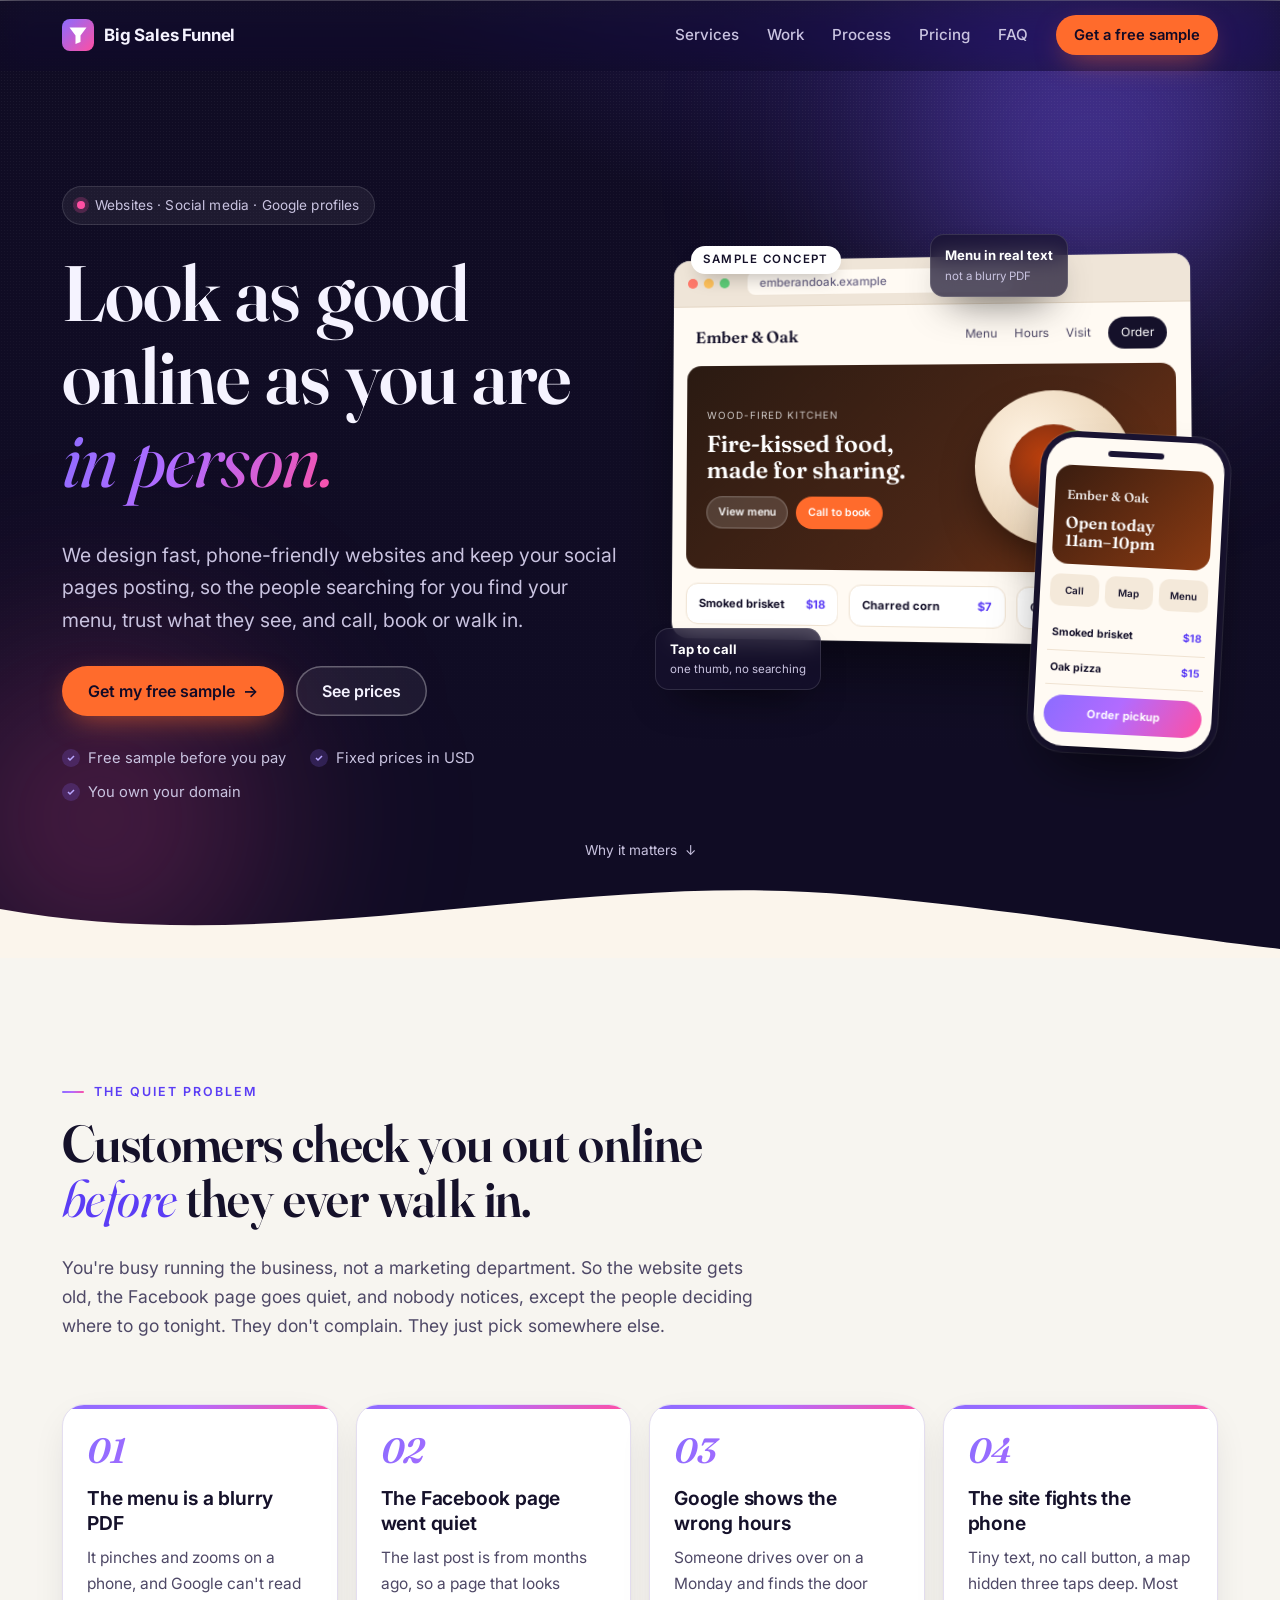
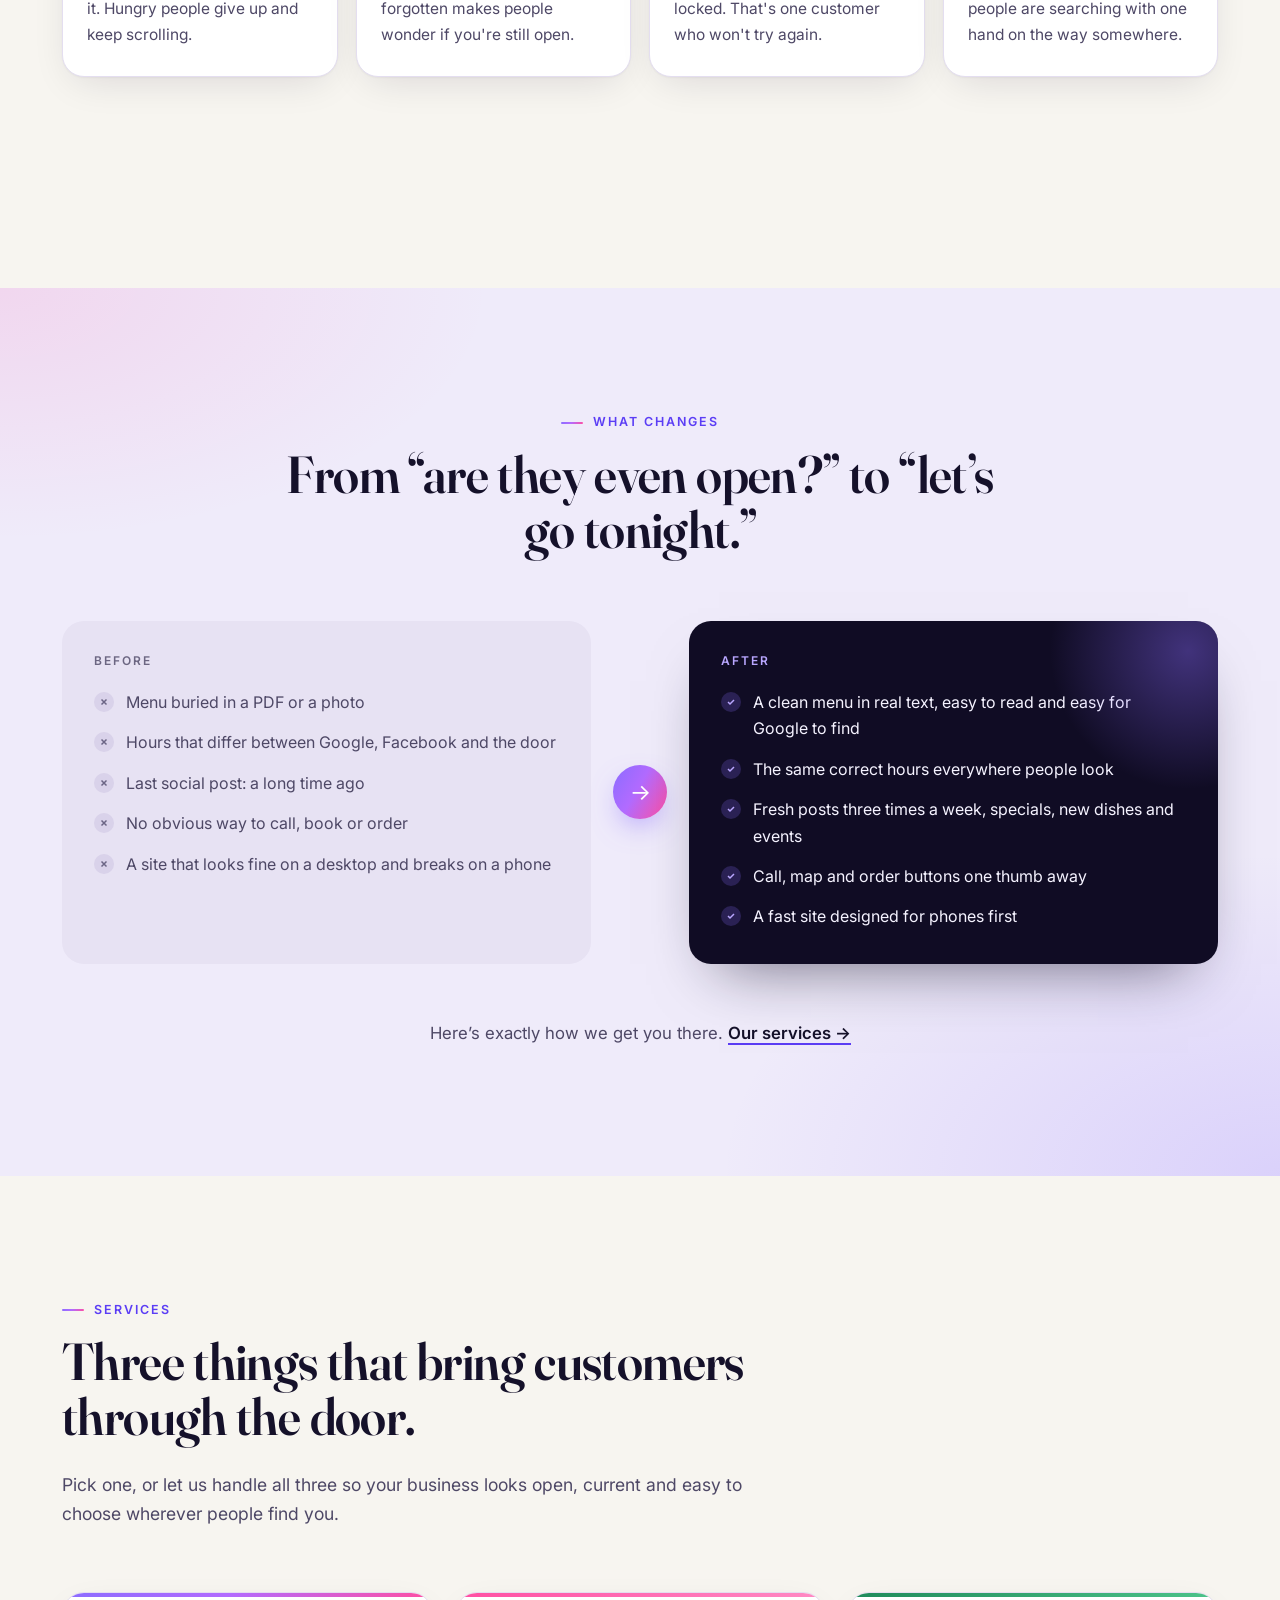
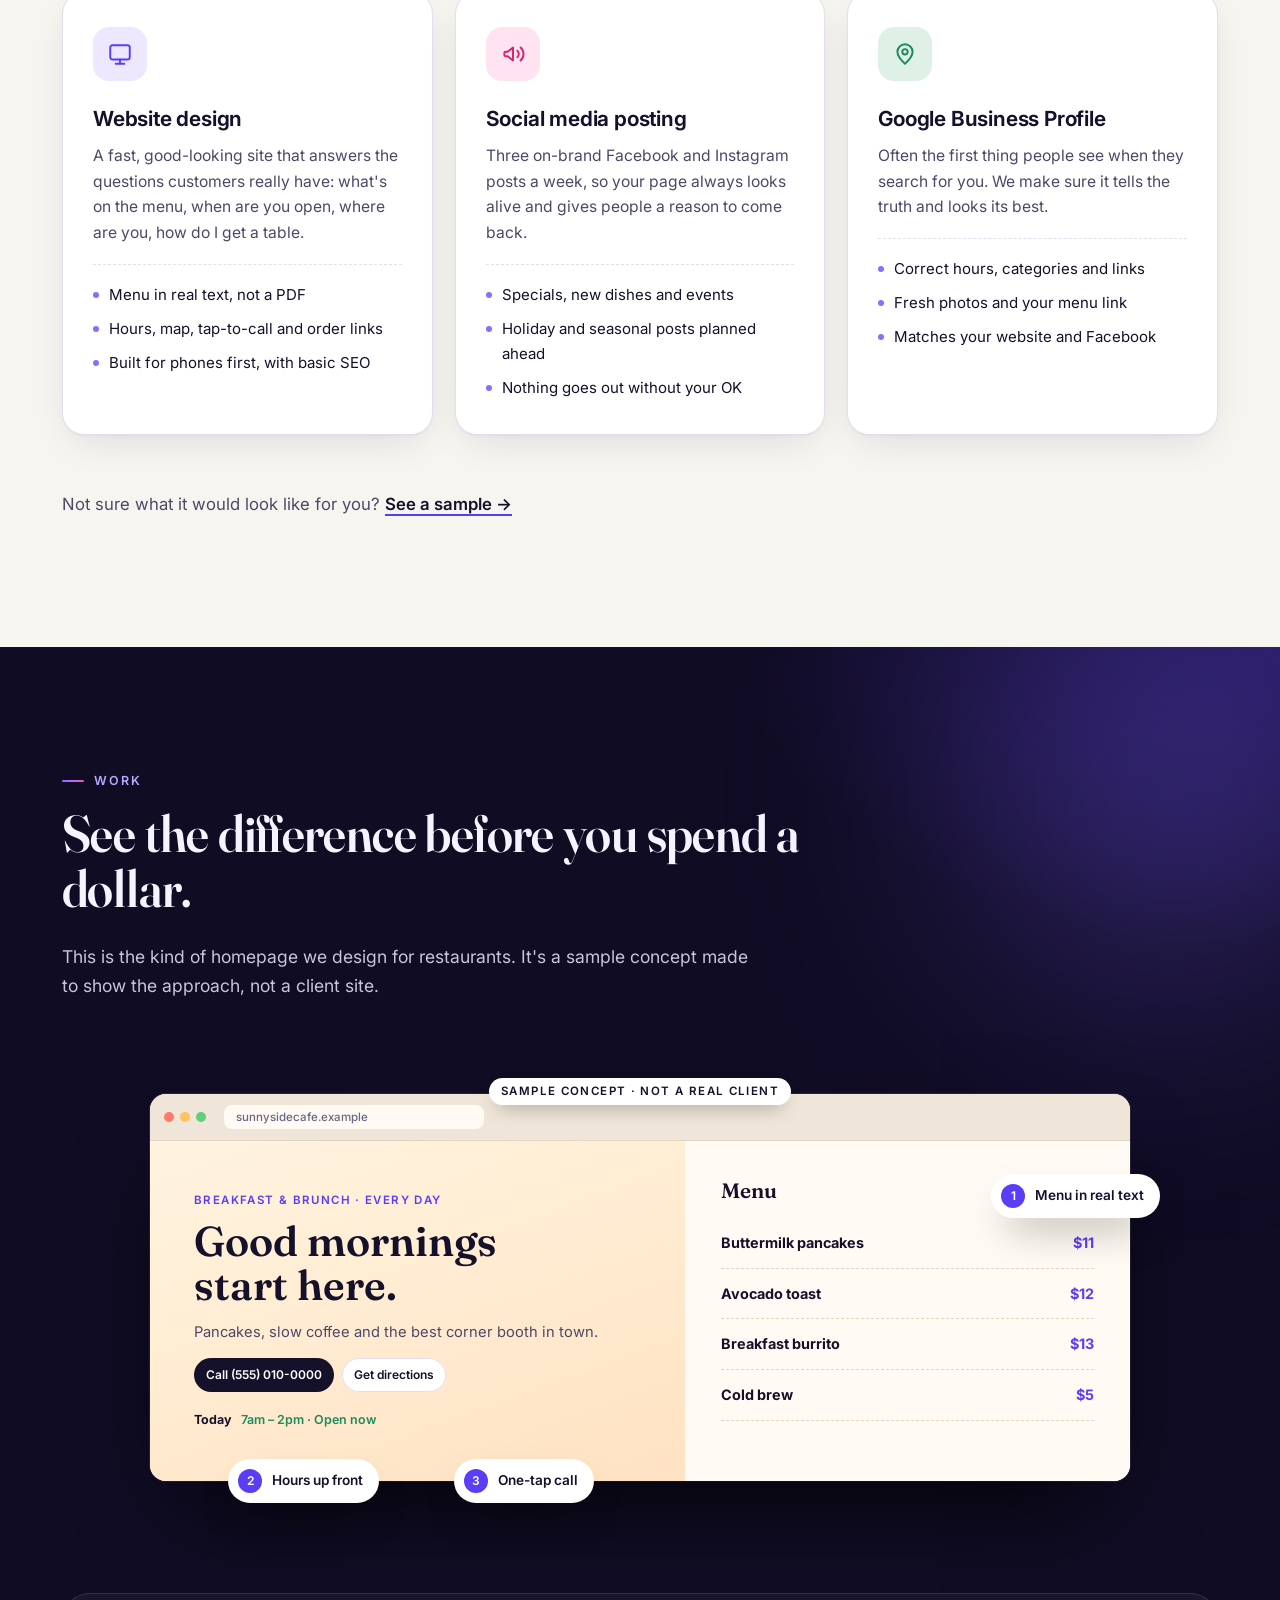
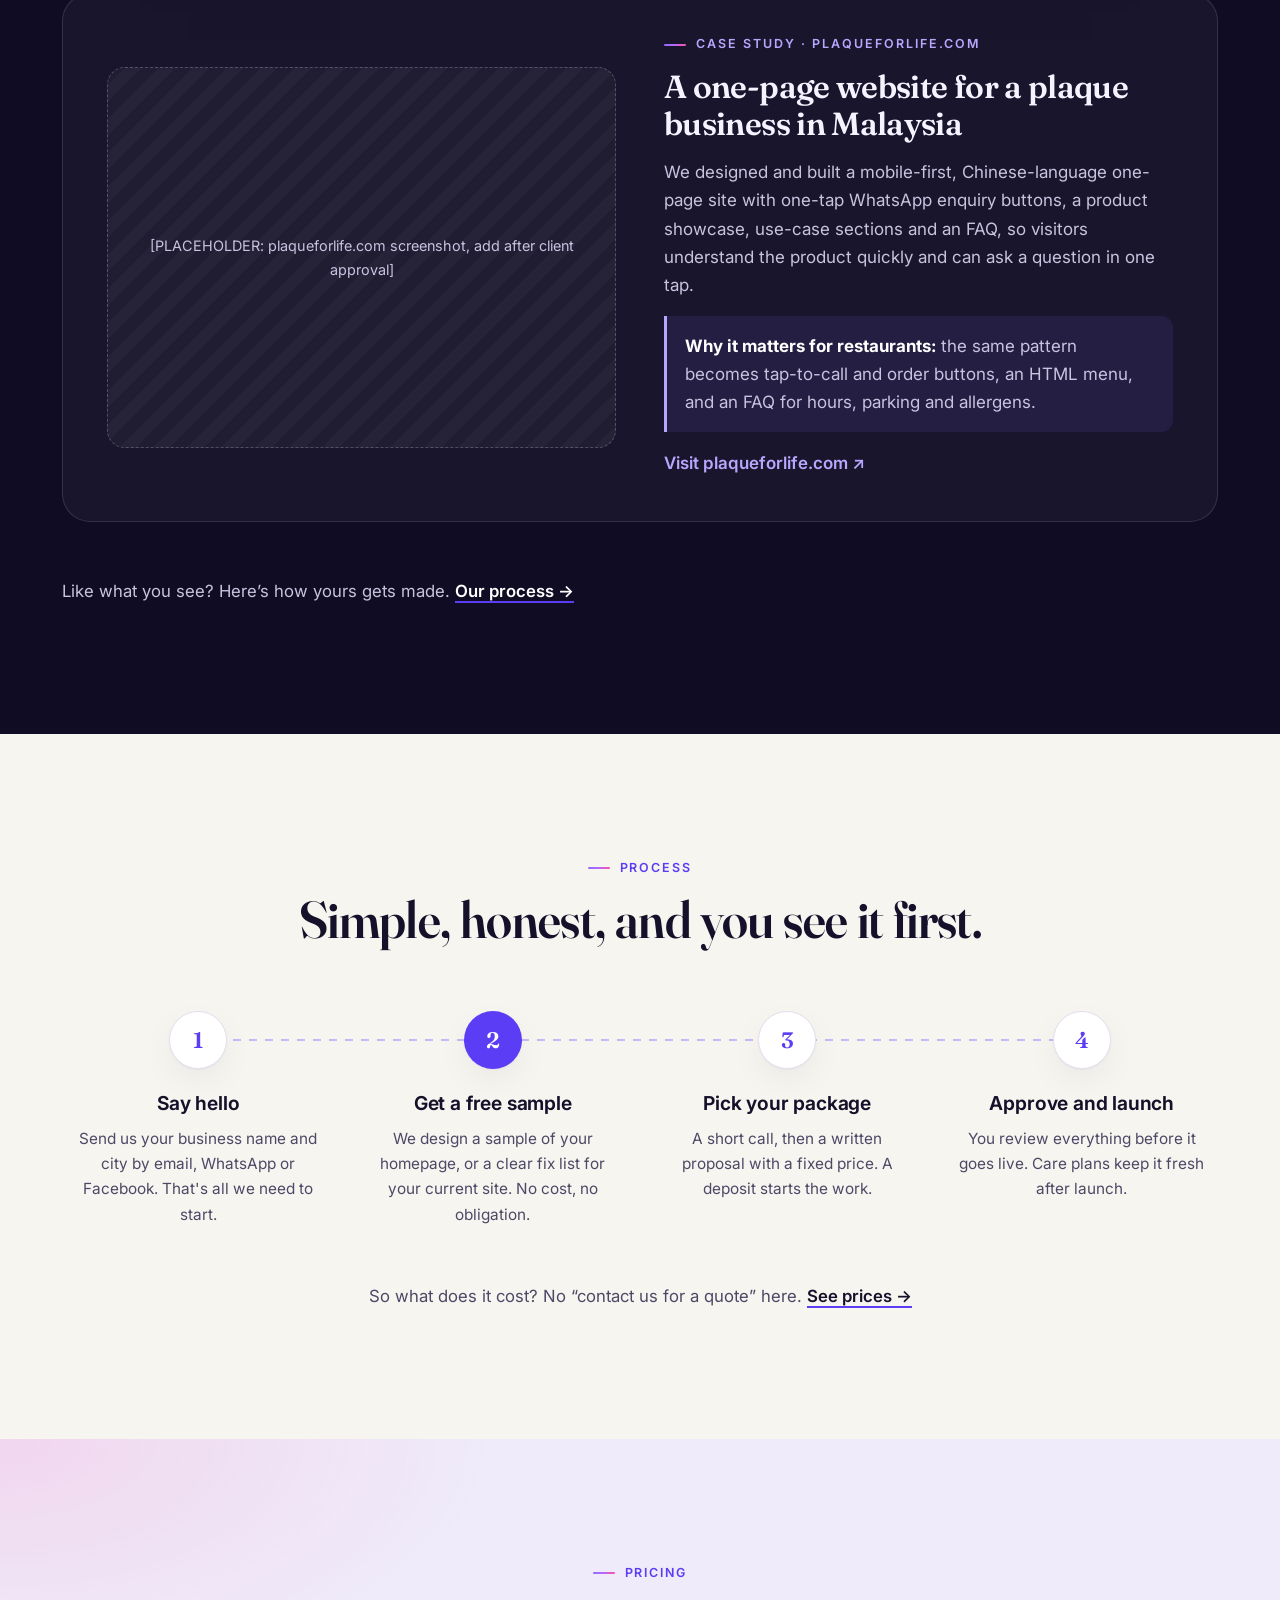
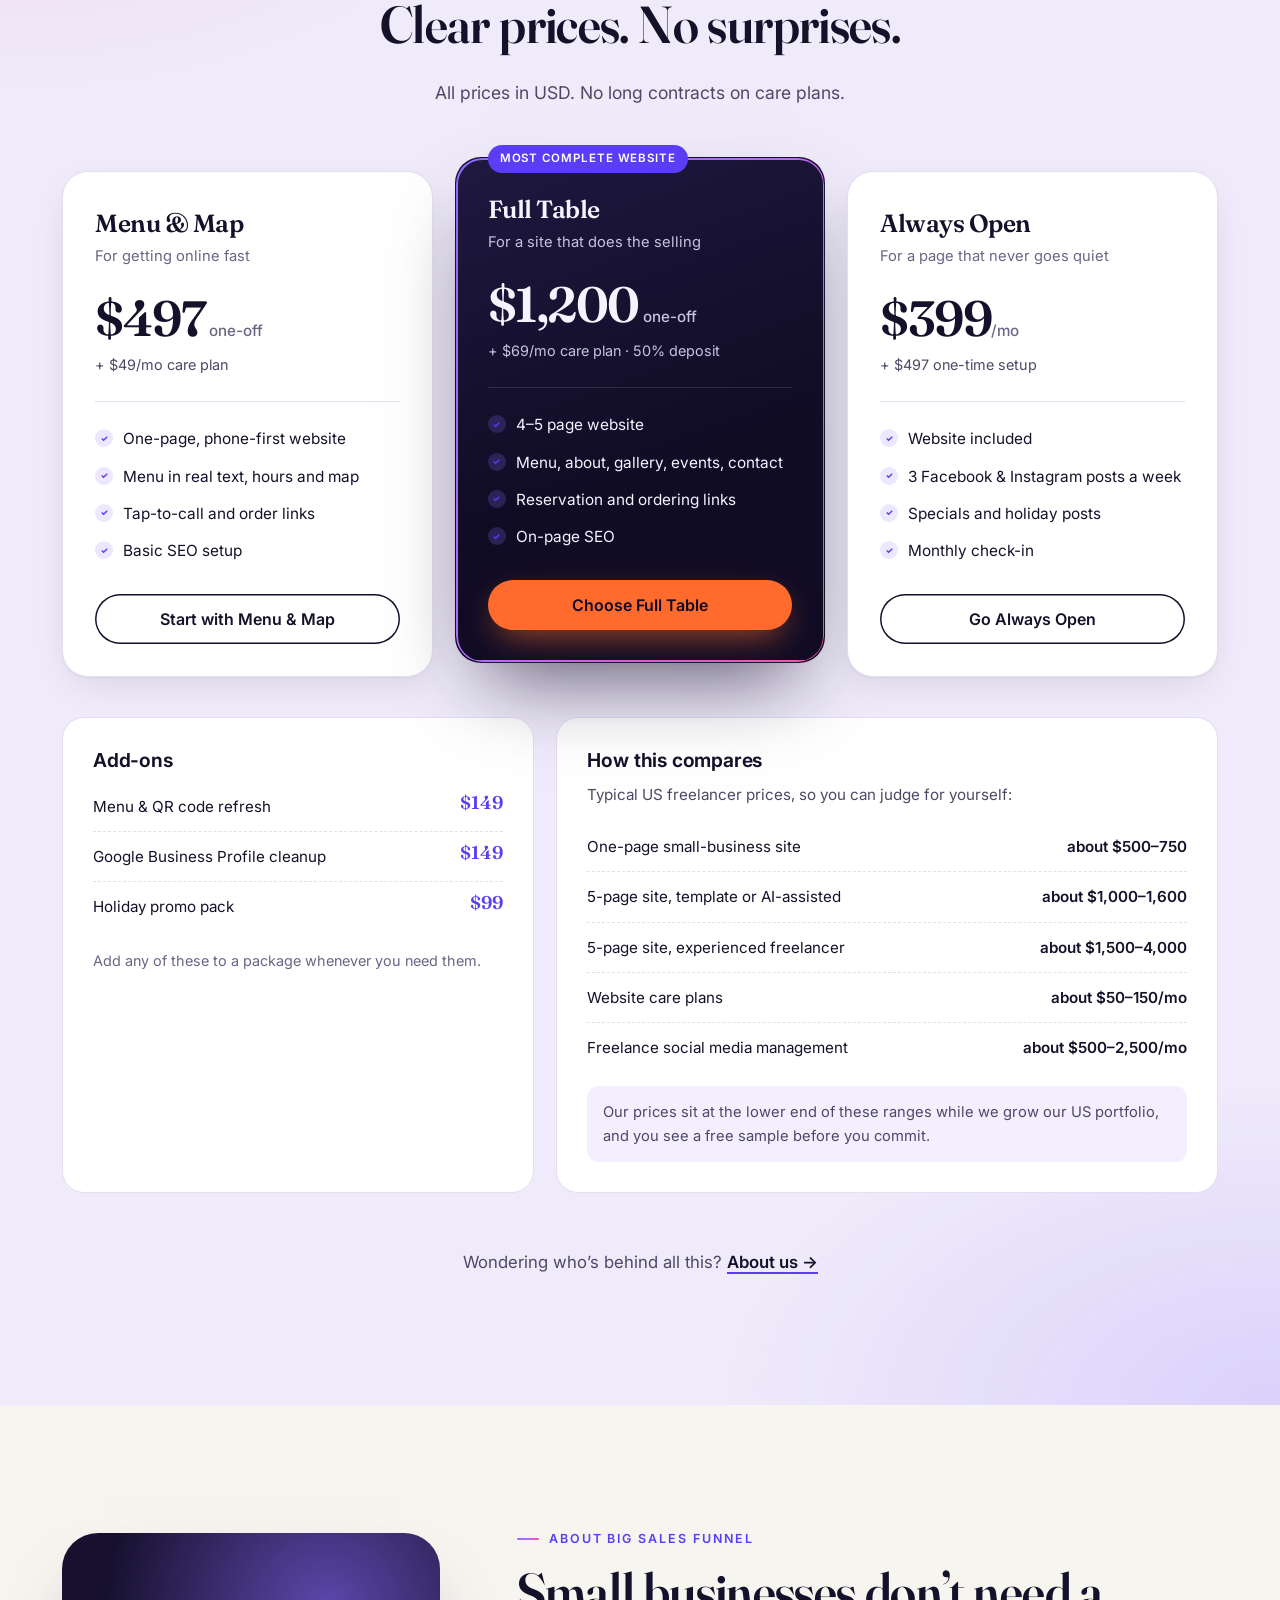
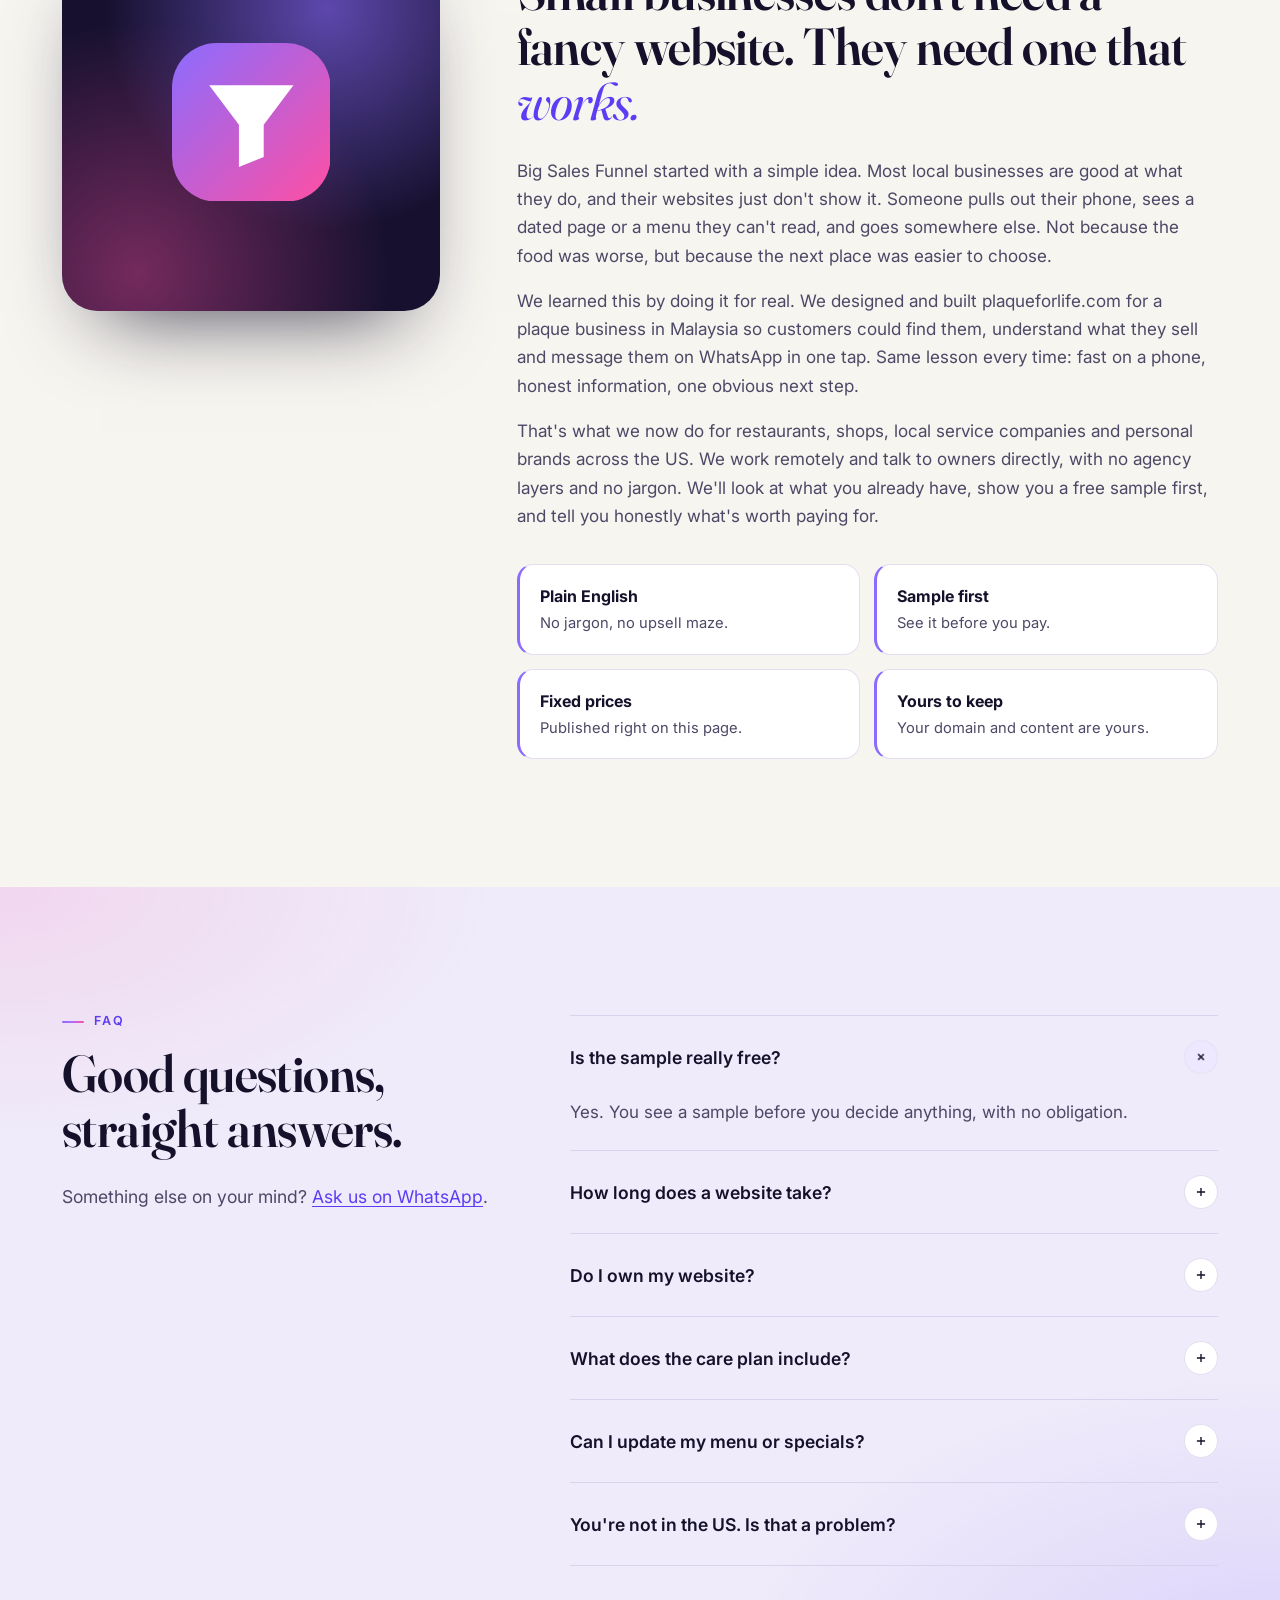
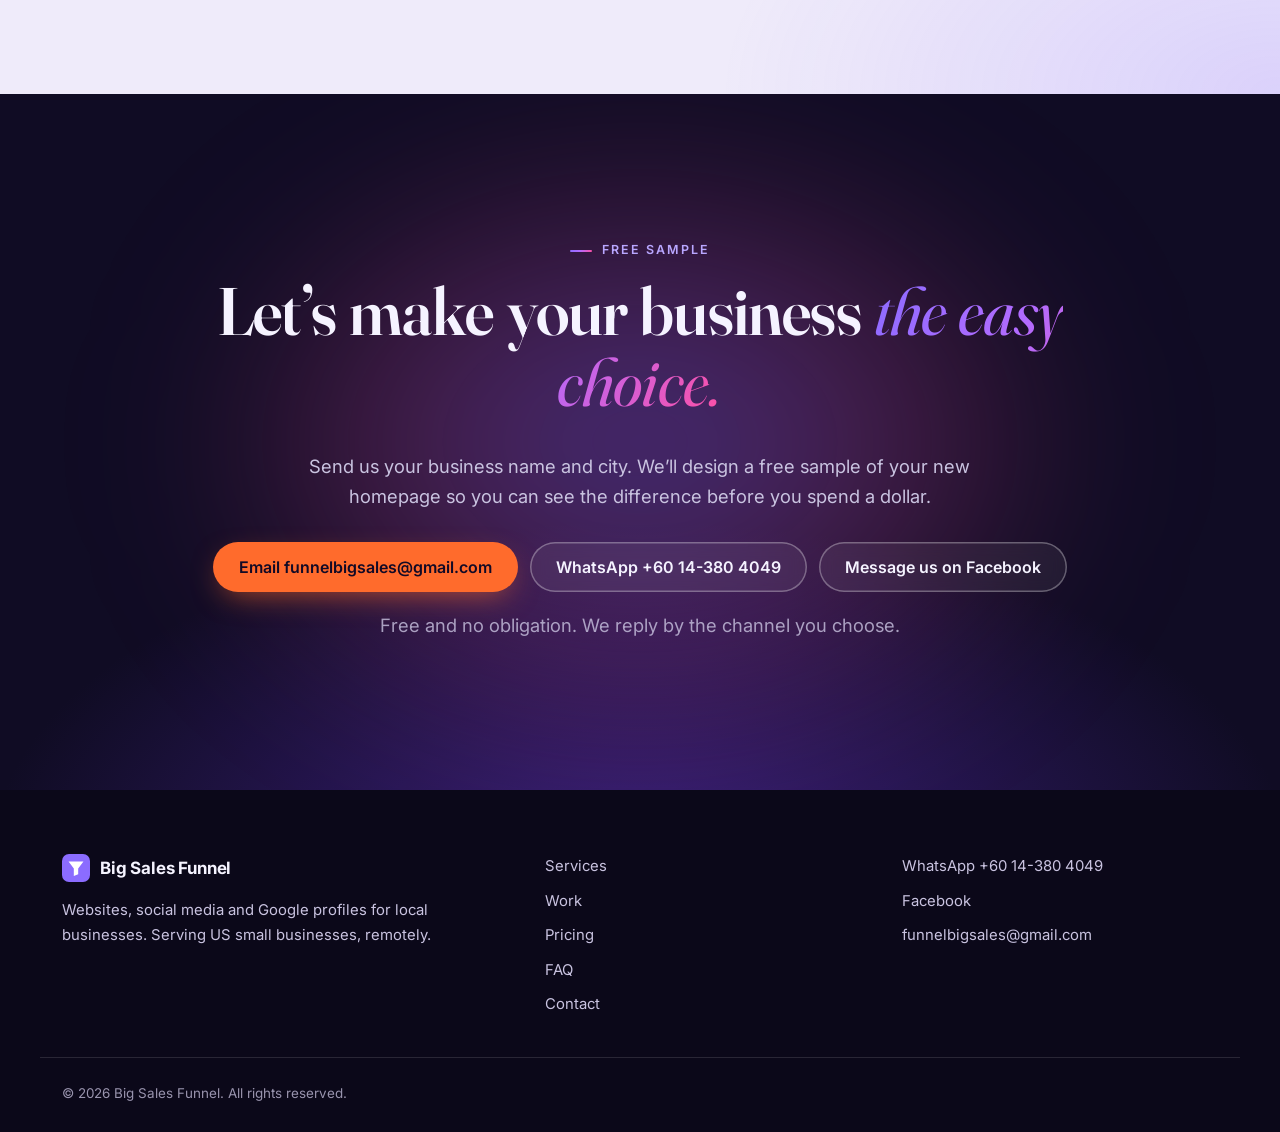
==== commit 3d5e36bb: "Replace the placeholder contact email. Use funnelbigsales@gmail.com on the contact button and footer" ====
--- a/index.html
+++ b/index.html
@@ -361,11 +361,10 @@
     <h2>Let’s make your business <em>the easy choice.</em></h2>
     <p>Send us your business name and city. We’ll design a free sample of your new homepage so you can see the difference before you spend a dollar.</p>
     <div class="cta-row center">
-      <a class="btn" href="mailto:hello@bigsalesfunnel.com">Email hello@bigsalesfunnel.com</a><!-- PLACEHOLDER email -->
+      <a class="btn" href="mailto:funnelbigsales@gmail.com">Email funnelbigsales@gmail.com</a>
       <a class="btn btn-glass" href="https://wa.me/60143804049" rel="noopener">WhatsApp +60 14-380 4049</a>
       <a class="btn btn-glass" href="https://www.facebook.com/bigsalefunnel" rel="noopener">Message us on Facebook</a>
     </div>
-    <!-- TODO: replace hello@bigsalesfunnel.com once the real email exists -->
     <p class="small">Free and no obligation. We reply by the channel you choose.</p>
   </div>
 </section>
@@ -383,7 +382,7 @@
     <div class="foot-contact">
       <a href="https://wa.me/60143804049" rel="noopener">WhatsApp +60 14-380 4049</a>
       <a href="https://www.facebook.com/bigsalefunnel" rel="noopener">Facebook</a>
-      <a href="mailto:hello@bigsalesfunnel.com">hello@bigsalesfunnel.com</a><!-- PLACEHOLDER email -->
+      <a href="mailto:funnelbigsales@gmail.com">funnelbigsales@gmail.com</a>
     </div>
   </div>
   <div class="wrap foot-base">© <span id="yr">2026</span> Big Sales Funnel. All rights reserved.</div>
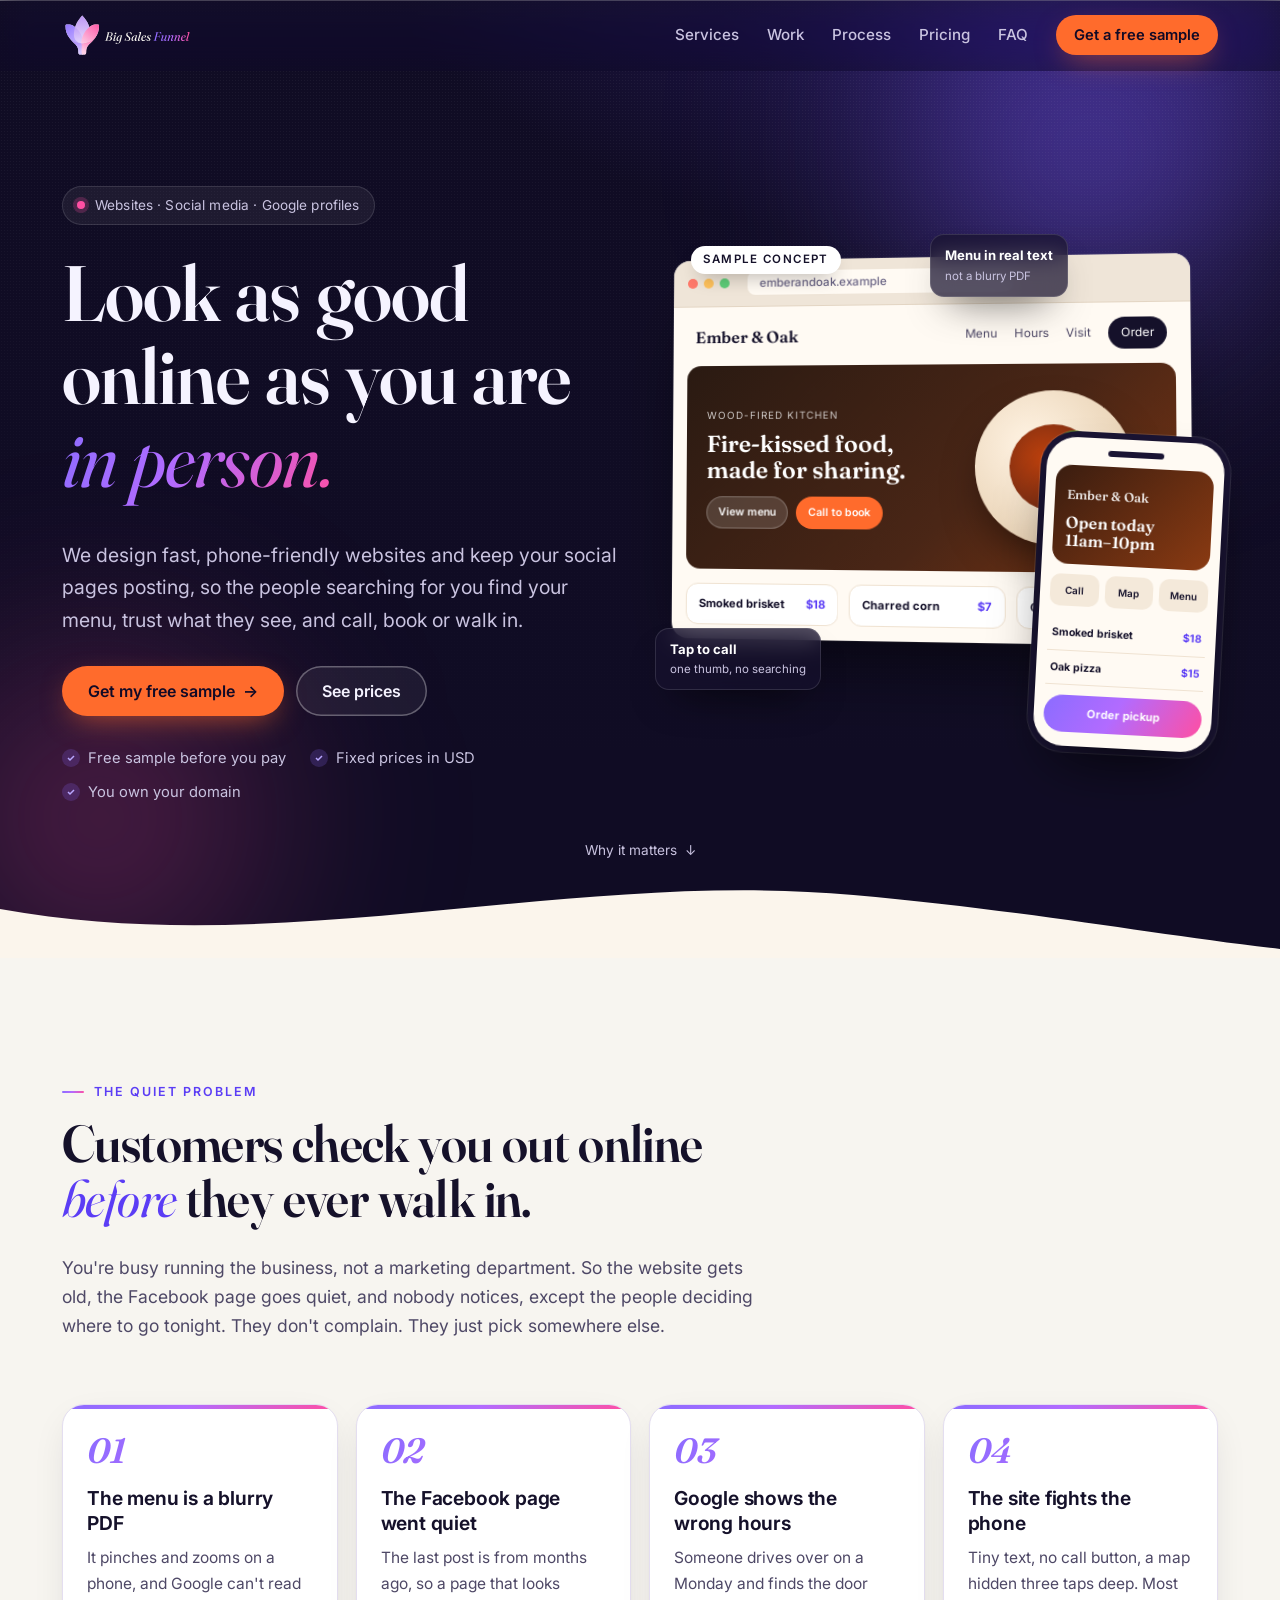
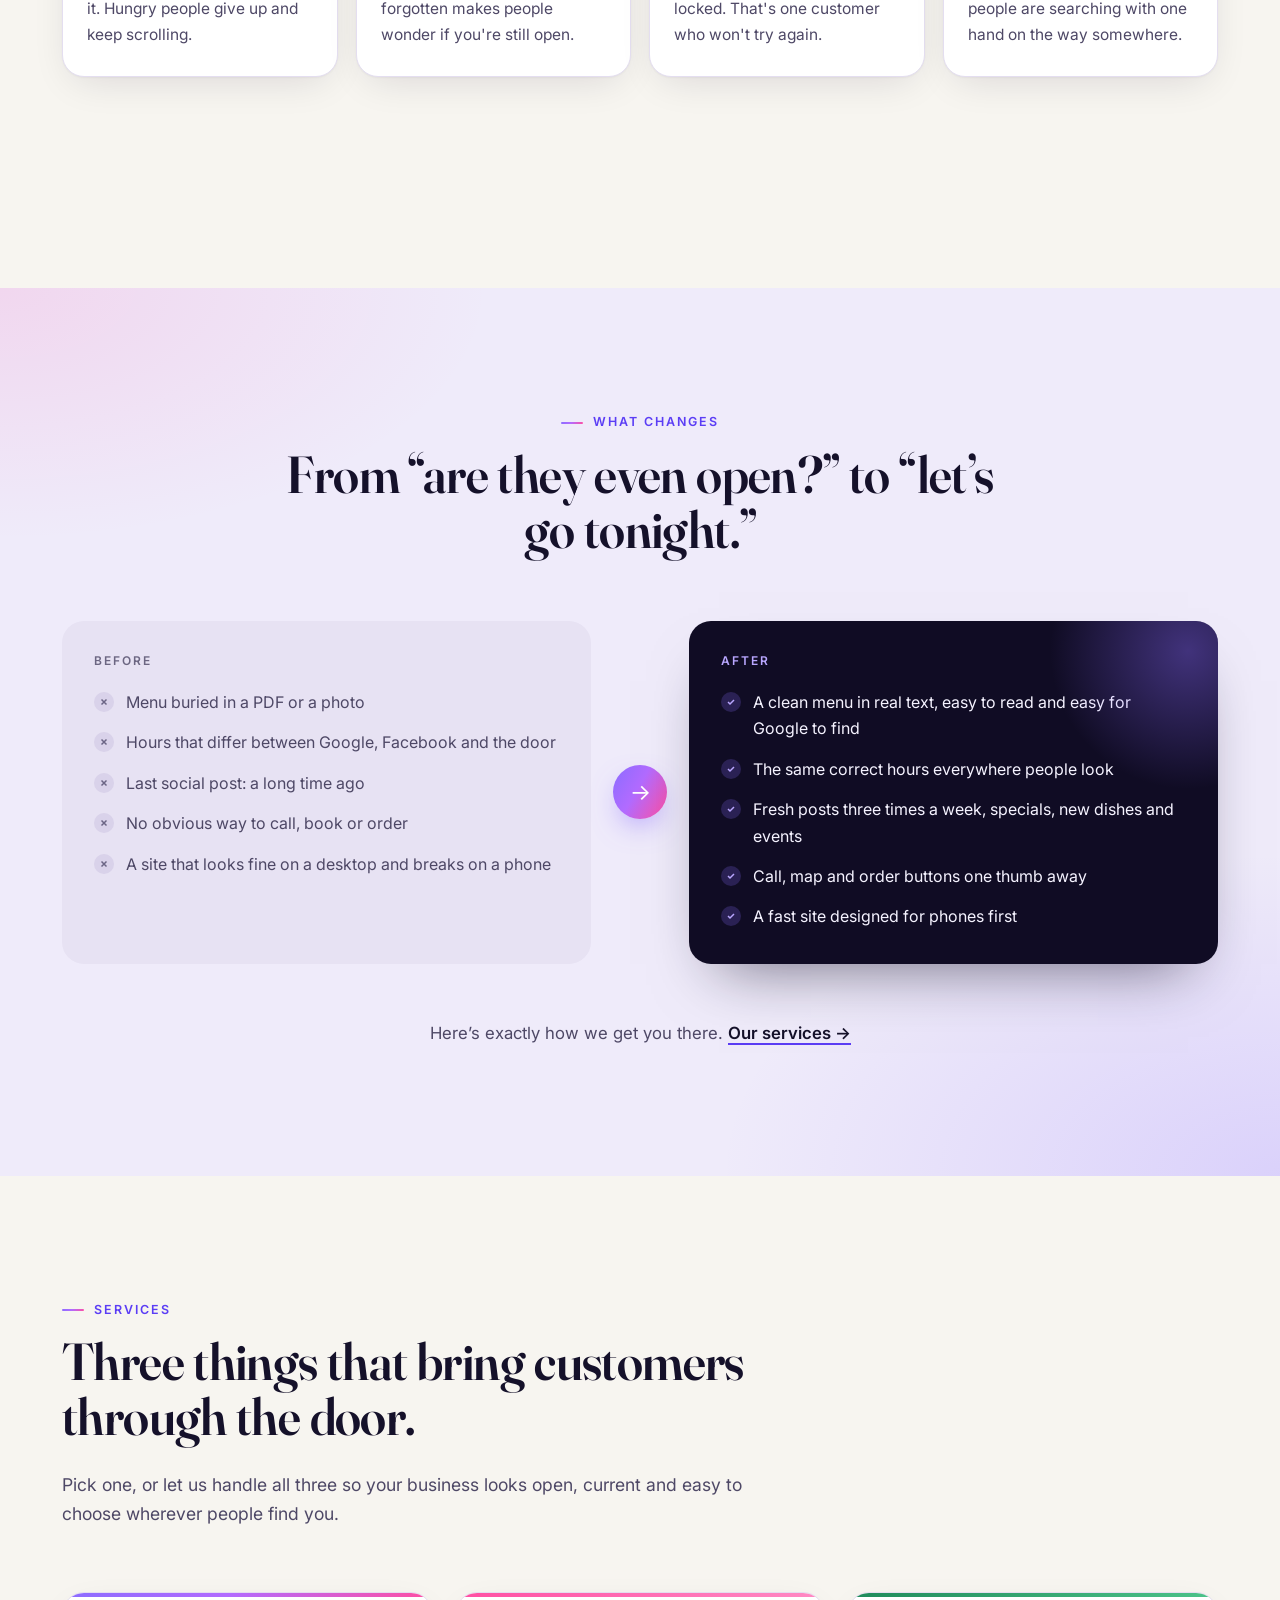
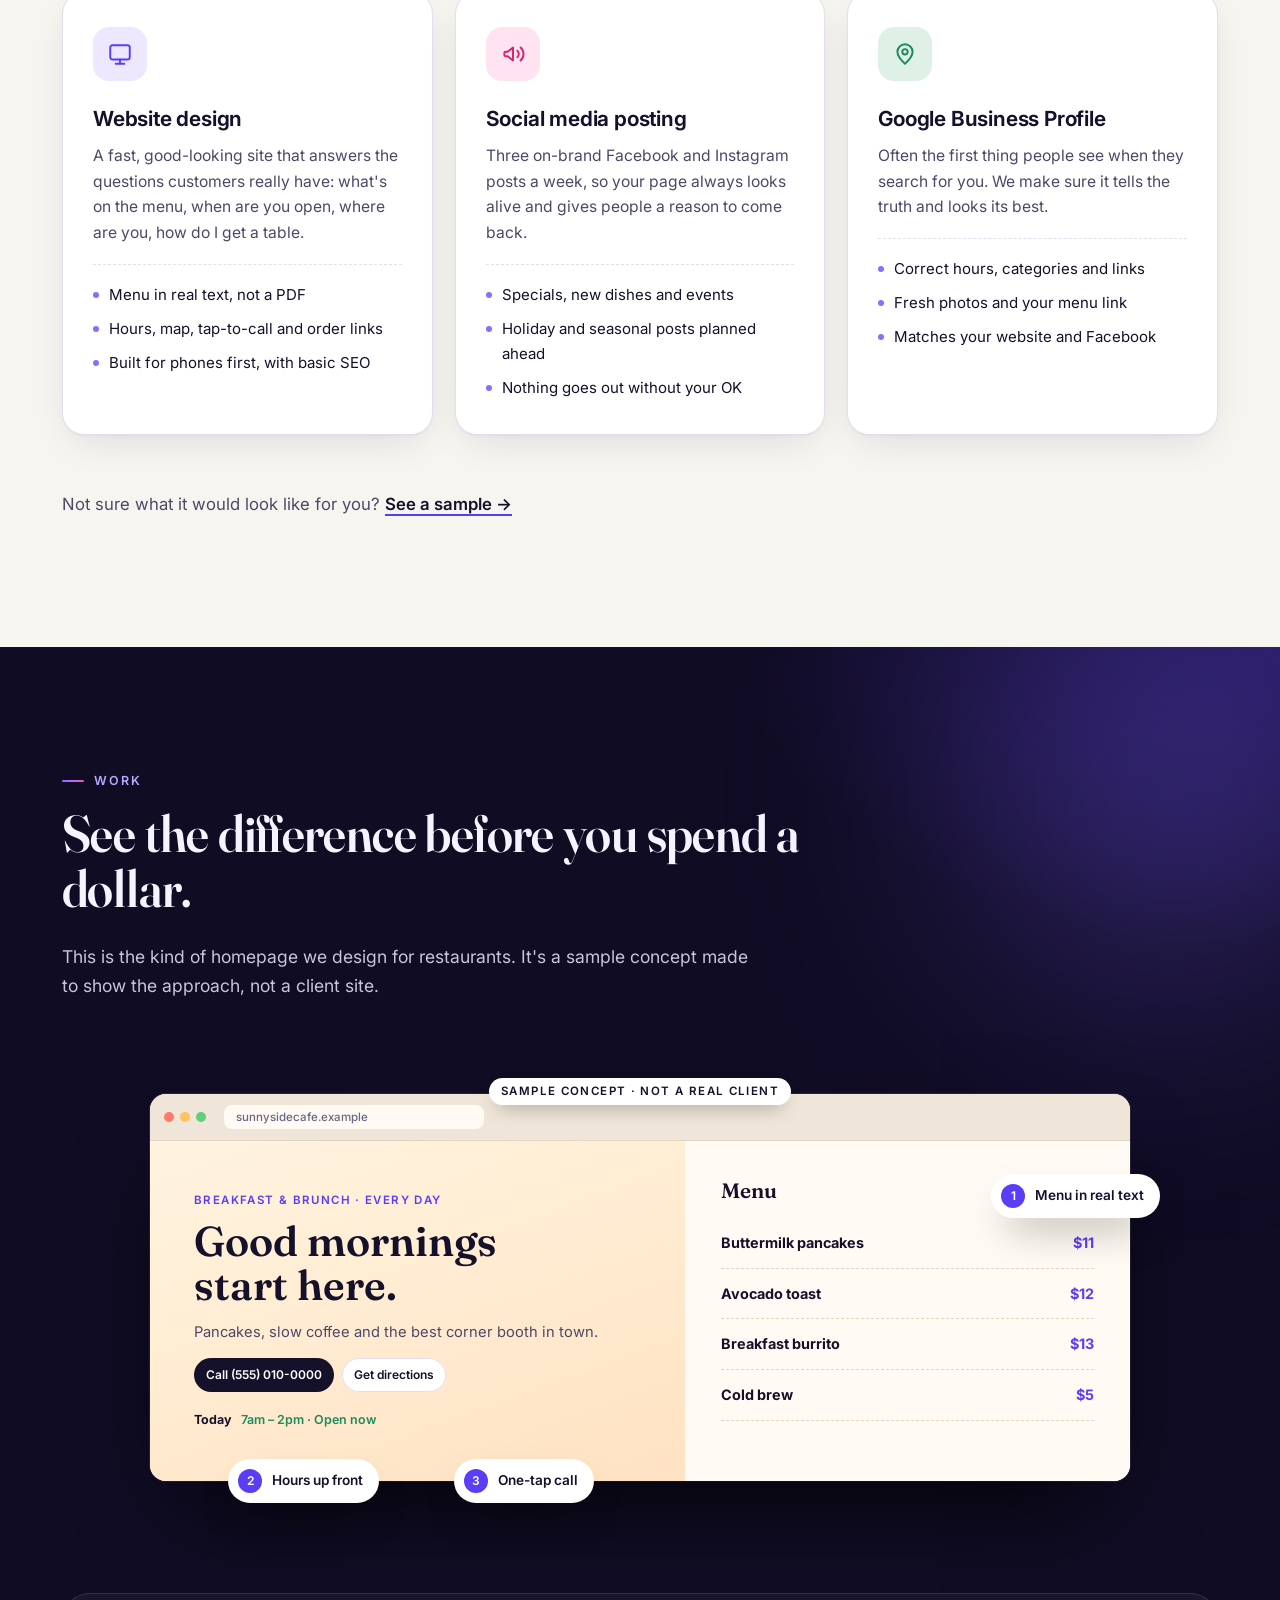
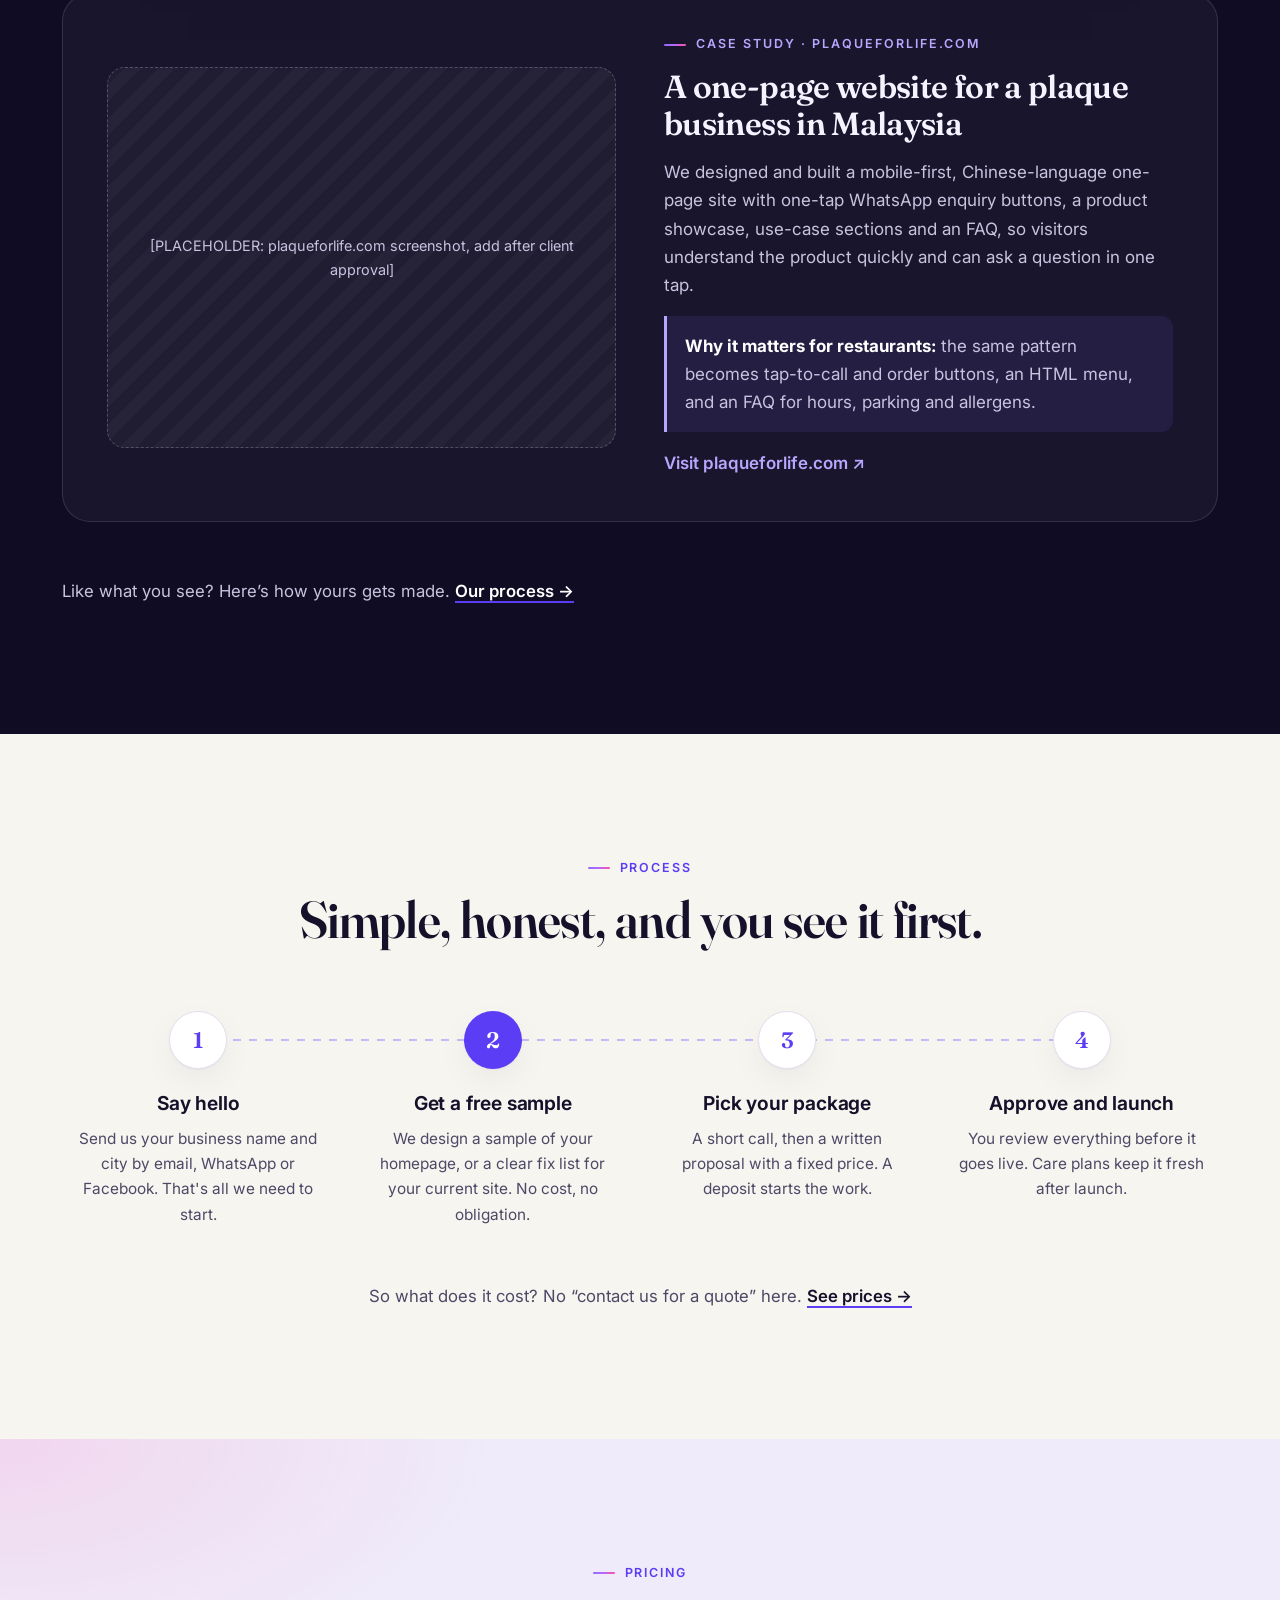
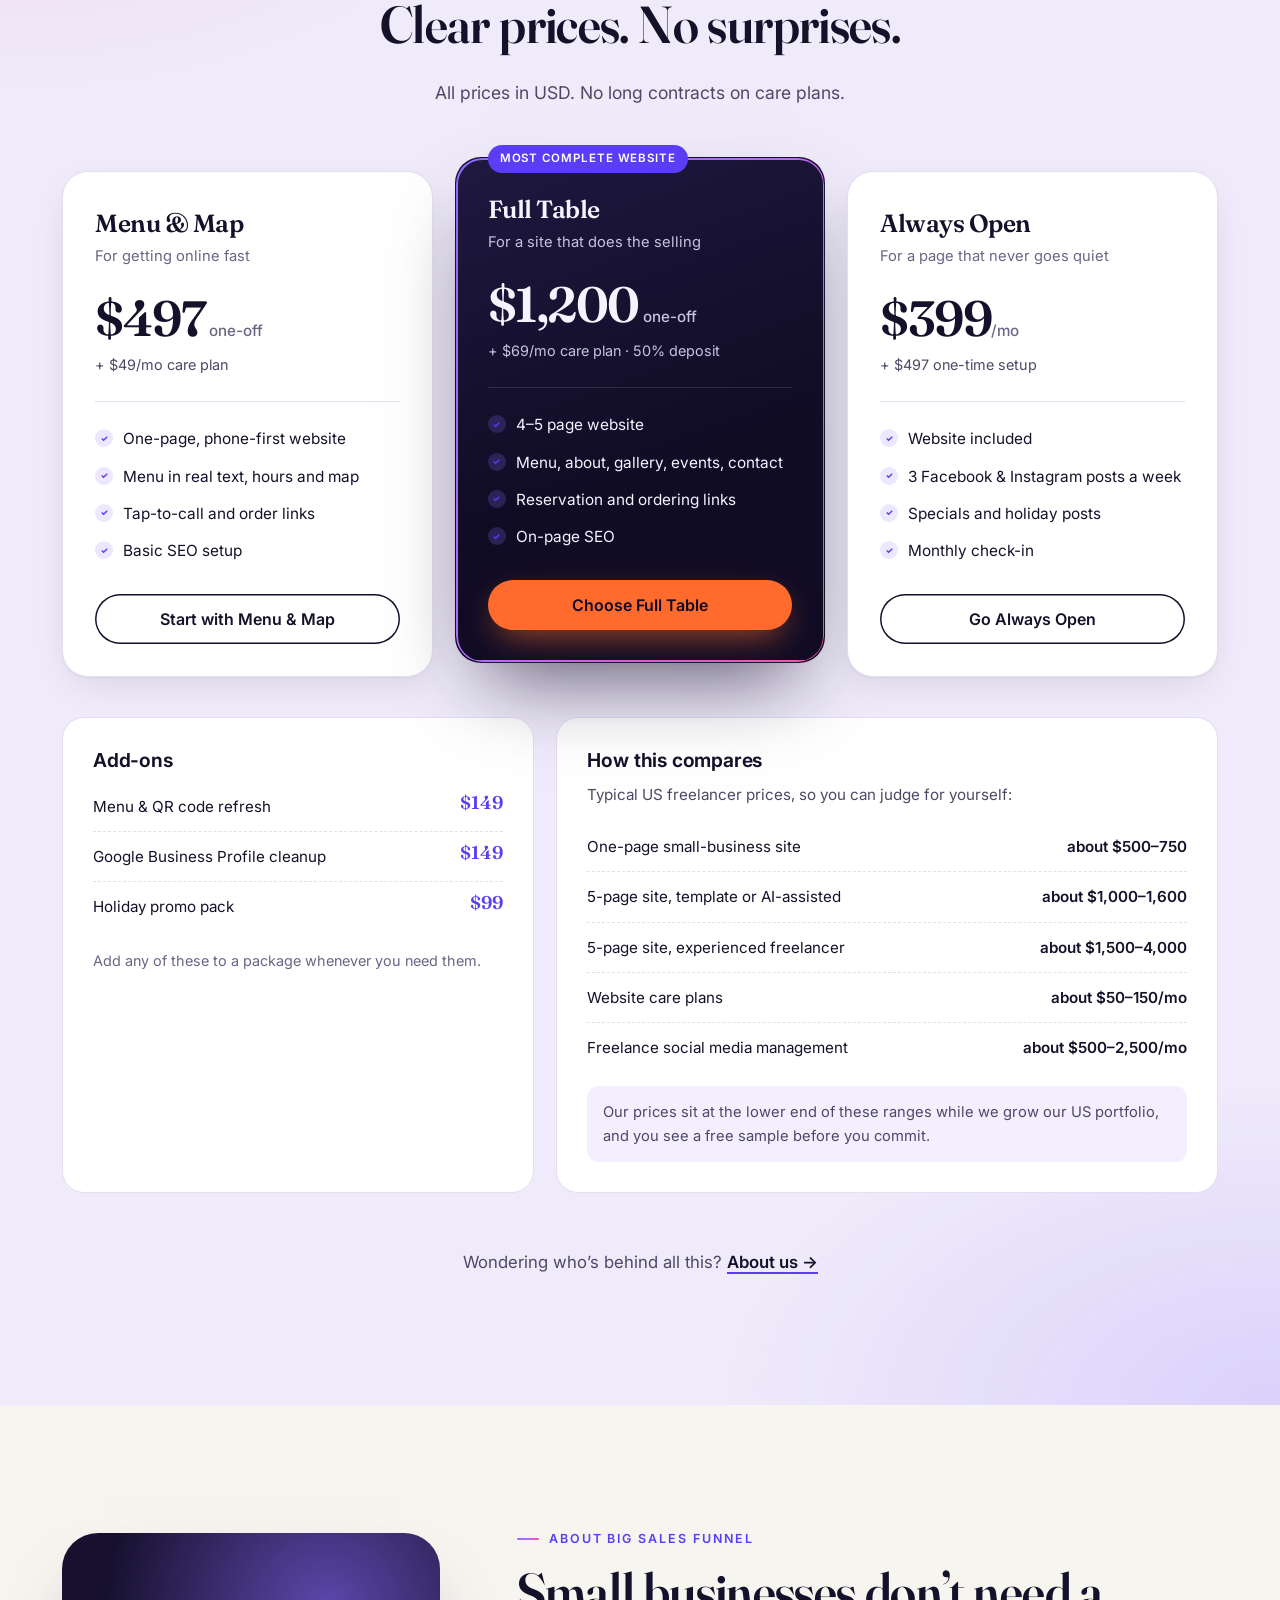
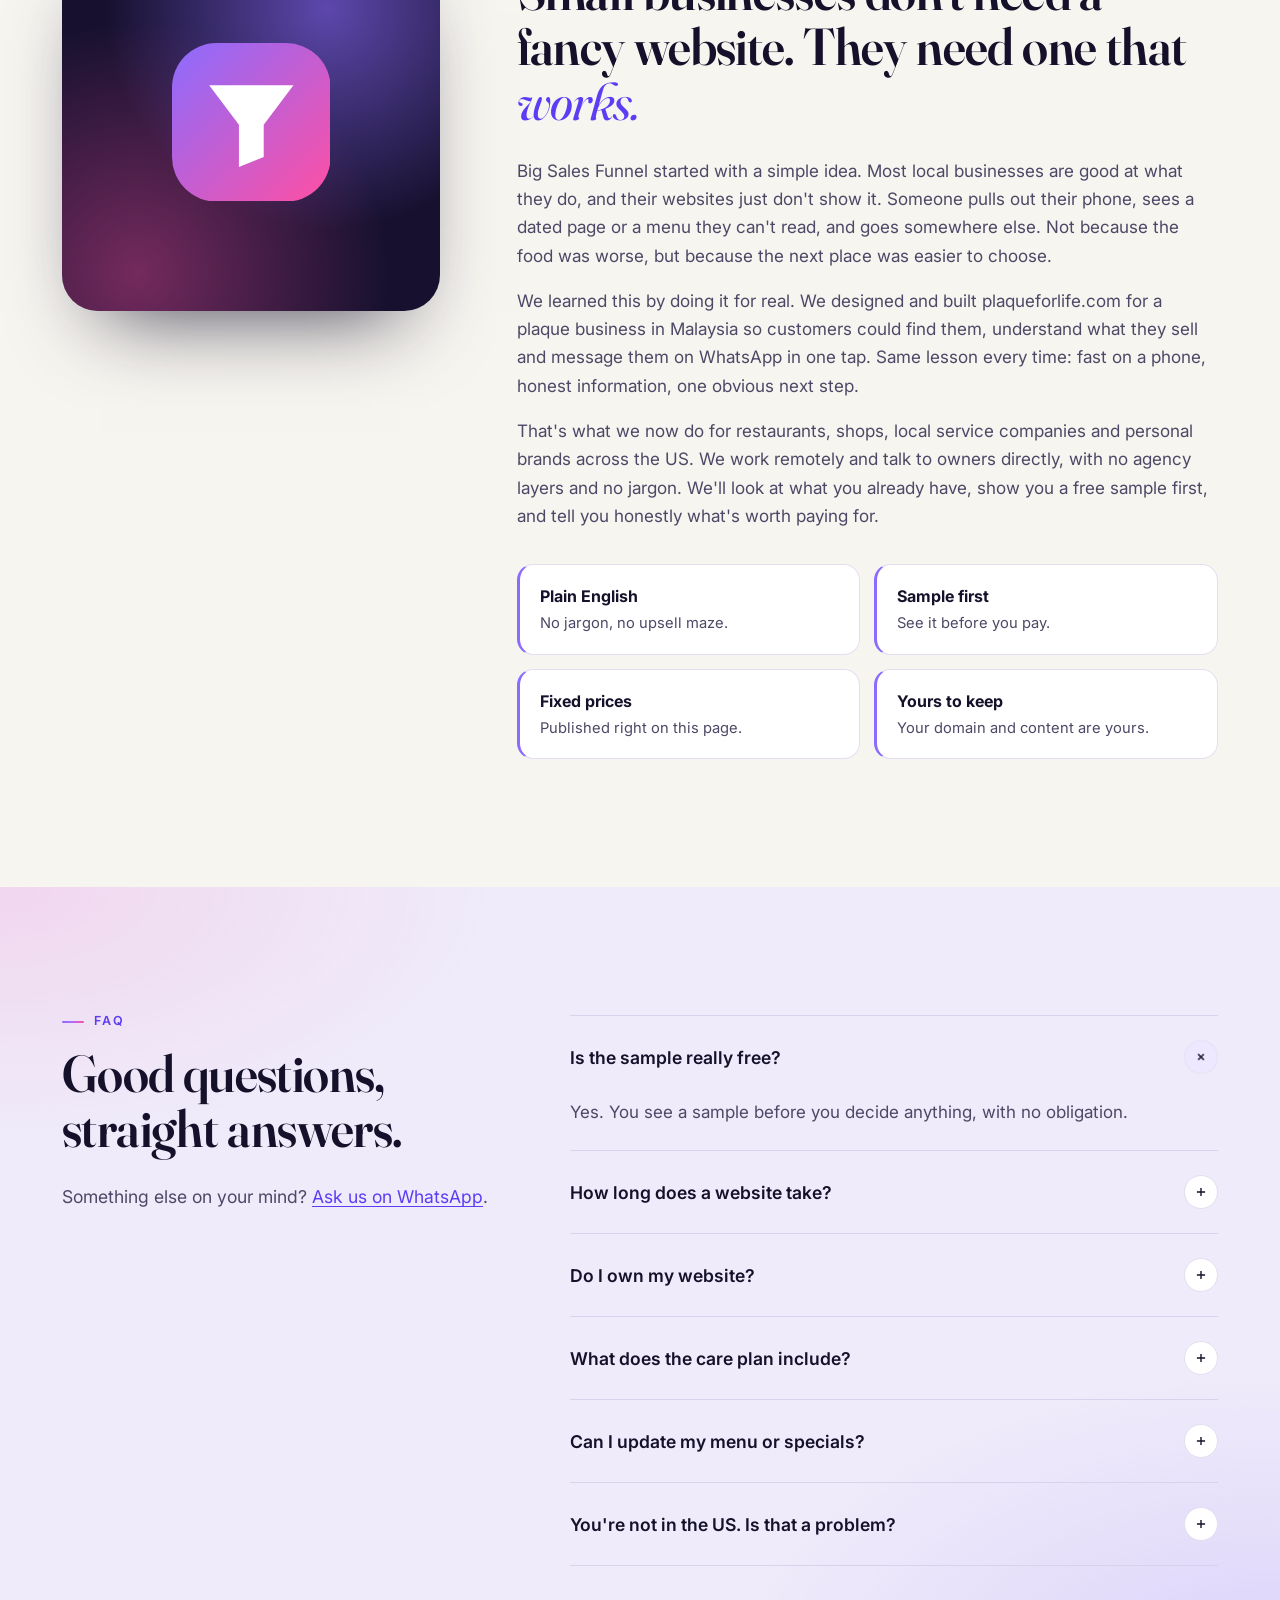
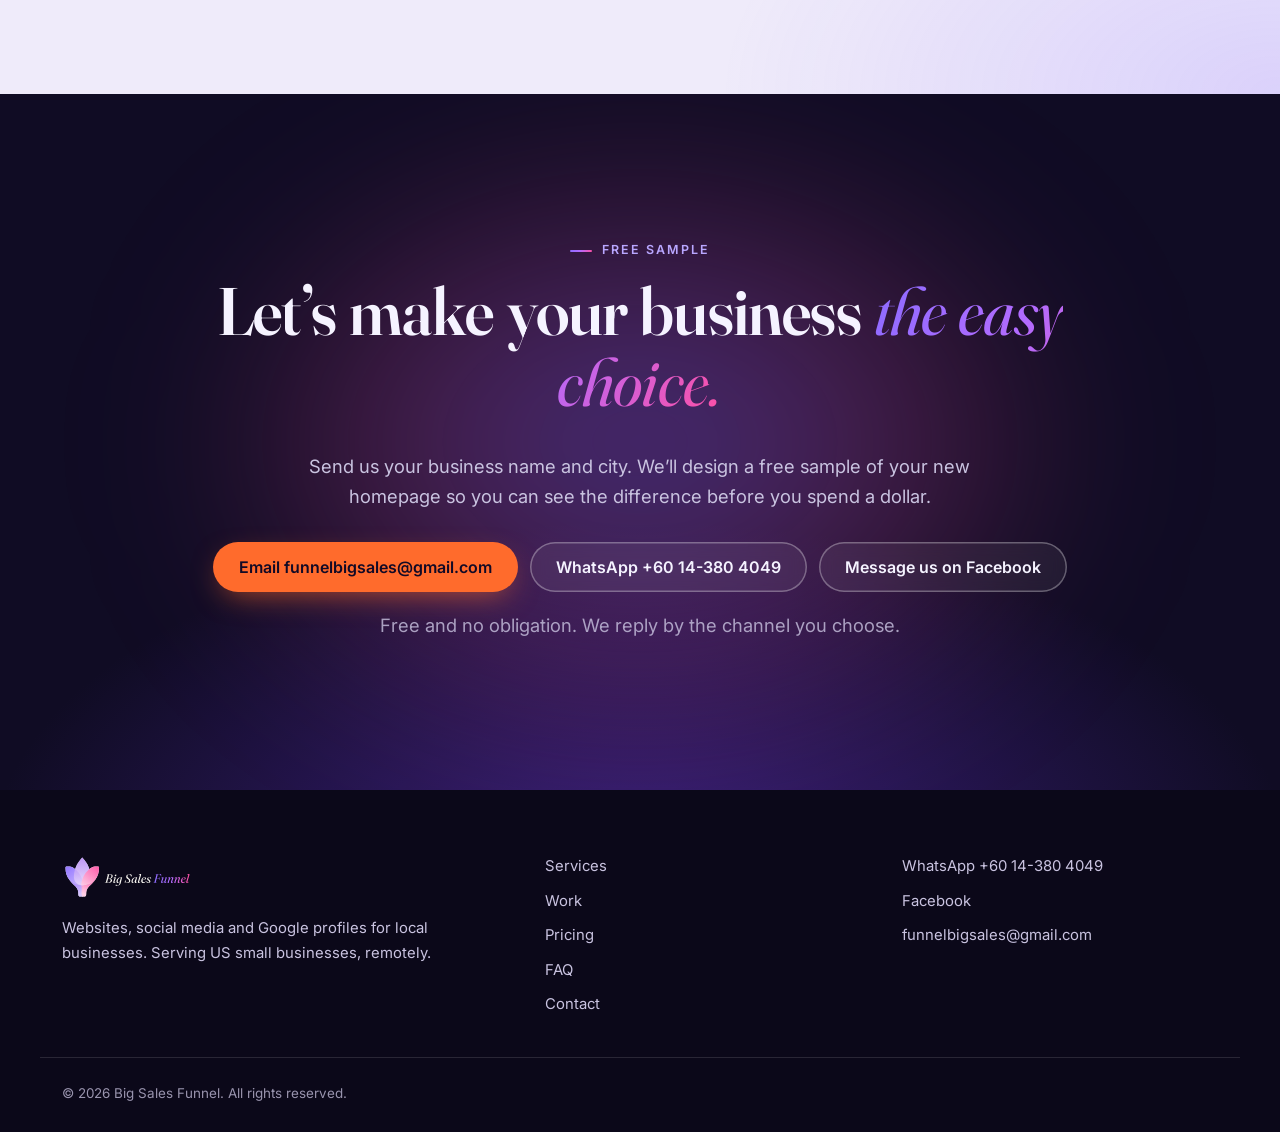
==== commit 7d53b38e: "Add the Bloom logo to the site. Use the white horizontal lockup in the dark header and footer, and s" ====
--- a/index.html
+++ b/index.html
@@ -17,14 +17,17 @@
 <meta name="twitter:card" content="summary_large_image">
 <meta name="twitter:image" content="https://bigsalesfunnel.com/og-image.png">
 <meta name="theme-color" content="#100C24">
+<link rel="icon" href="favicon.ico" sizes="any">
 <link rel="icon" href="favicon.svg" type="image/svg+xml">
 <link rel="icon" href="favicon-32.png" sizes="32x32" type="image/png">
-<link rel="apple-touch-icon" href="apple-touch-icon.png">
+<link rel="icon" href="assets/brand/icon-bloom-192.png" sizes="192x192" type="image/png">
+<link rel="apple-touch-icon" href="apple-touch-icon-180.png" sizes="180x180">
+<link rel="manifest" href="site.webmanifest">
 <link rel="preconnect" href="https://fonts.googleapis.com">
 <link rel="preconnect" href="https://fonts.gstatic.com" crossorigin>
 <link href="https://fonts.googleapis.com/css2?family=Fraunces:ital,opsz,wght@0,9..144,400;0,9..144,600;0,9..144,700;1,9..144,400;1,9..144,600&family=Inter:wght@400;500;600;700&display=swap" rel="stylesheet">
 <link rel="stylesheet" href="assets/css/style.css">
-<script type="application/ld+json">{"@context":"https://schema.org","@type":"ProfessionalService","name":"Big Sales Funnel","url":"https://bigsalesfunnel.com/","description":"Website design, social media posting and Google Business Profile cleanup for restaurants and local small businesses in the US.","areaServed":"US","telephone":"+60143804049","sameAs":["https://www.facebook.com/bigsalefunnel"]}</script>
+<script type="application/ld+json">{"@context":"https://schema.org","@type":"ProfessionalService","name":"Big Sales Funnel","url":"https://bigsalesfunnel.com/","logo":"https://bigsalesfunnel.com/assets/brand/icon-bloom-512.png","description":"Website design, social media posting and Google Business Profile cleanup for restaurants and local small businesses in the US.","areaServed":"US","telephone":"+60143804049","sameAs":["https://www.facebook.com/bigsalefunnel"]}</script>
 </head>
 <body>
 <a class="skip" href="#main">Skip to content</a>
@@ -32,9 +35,11 @@
 
 <header class="nav" id="top">
   <div class="wrap nav-in">
-    <a href="#top" class="logo" aria-label="Big Sales Funnel, back to top">
-      <svg viewBox="0 0 64 64" width="32" height="32" aria-hidden="true"><defs><linearGradient id="lg" x1="0" y1="0" x2="1" y2="1"><stop stop-color="#8B6CFF"/><stop offset="1" stop-color="#FF4FA3"/></linearGradient></defs><rect width="64" height="64" rx="16" fill="url(#lg)"/><path d="M15 17h34l-12 16v13l-10 4V33z" fill="#fff"/></svg>
-      <span>Big Sales Funnel</span>
+    <a href="#top" class="logo">
+      <picture>
+        <source srcset="assets/brand/logo-a-horizontal-white.svg" type="image/svg+xml">
+        <img src="assets/brand/logo-a-horizontal-white-600.png" alt="Big Sales Funnel" width="131" height="46">
+      </picture>
     </a>
     <button class="menu-btn" aria-expanded="false" aria-controls="menu"><span class="sr">Open menu</span><i></i><i></i></button>
     <nav id="menu" aria-label="Main">
@@ -373,7 +378,12 @@
 <footer class="foot">
   <div class="wrap foot-in">
     <div class="foot-brand">
-      <a href="#top" class="logo"><svg viewBox="0 0 64 64" width="28" height="28" aria-hidden="true"><rect width="64" height="64" rx="16" fill="#8B6CFF"/><path d="M15 17h34l-12 16v13l-10 4V33z" fill="#fff"/></svg><span>Big Sales Funnel</span></a>
+      <a href="#top" class="logo">
+        <picture>
+          <source srcset="assets/brand/logo-a-horizontal-white.svg" type="image/svg+xml">
+          <img src="assets/brand/logo-a-horizontal-white-600.png" alt="Big Sales Funnel" width="131" height="46">
+        </picture>
+      </a>
       <p>Websites, social media and Google profiles for local businesses. Serving US small businesses, remotely.</p>
     </div>
     <nav class="foot-nav" aria-label="Footer">
--- a/assets/css/style.css
+++ b/assets/css/style.css
@@ -56,6 +56,8 @@
 .nav.scrolled{background:rgba(16,12,36,.86);border-color:var(--line-d)}
 .nav-in{display:flex;align-items:center;justify-content:space-between;height:70px}
 .logo{display:flex;align-items:center;gap:10px;color:var(--on-dark);text-decoration:none;font:700 1.06rem/1 var(--sans);letter-spacing:-.01em}
+.logo picture{display:flex;align-items:center}
+.logo img{height:46px;width:auto;max-width:none;display:block}
 .nav nav{display:flex;align-items:center;gap:28px}
 .nav nav a:not(.btn){color:var(--on-dark-2);text-decoration:none;font-size:.95rem;font-weight:500;transition:color .2s}
 .nav nav a:not(.btn):hover{color:#fff}
@@ -318,6 +320,7 @@
   .nav nav a:not(.btn){padding:14px 0;border-bottom:1px solid var(--line-d);font-size:1.05rem}
   .nav nav .btn{margin-top:16px}
   .menu-btn{display:block}
+  .nav .logo img{height:40px}
   .svc-grid,.price-grid{grid-template-columns:1fr}
   .price-grid{max-width:520px;margin:0 auto;gap:30px}
   .price.hot,.price.hot.reveal.in{transform:none}
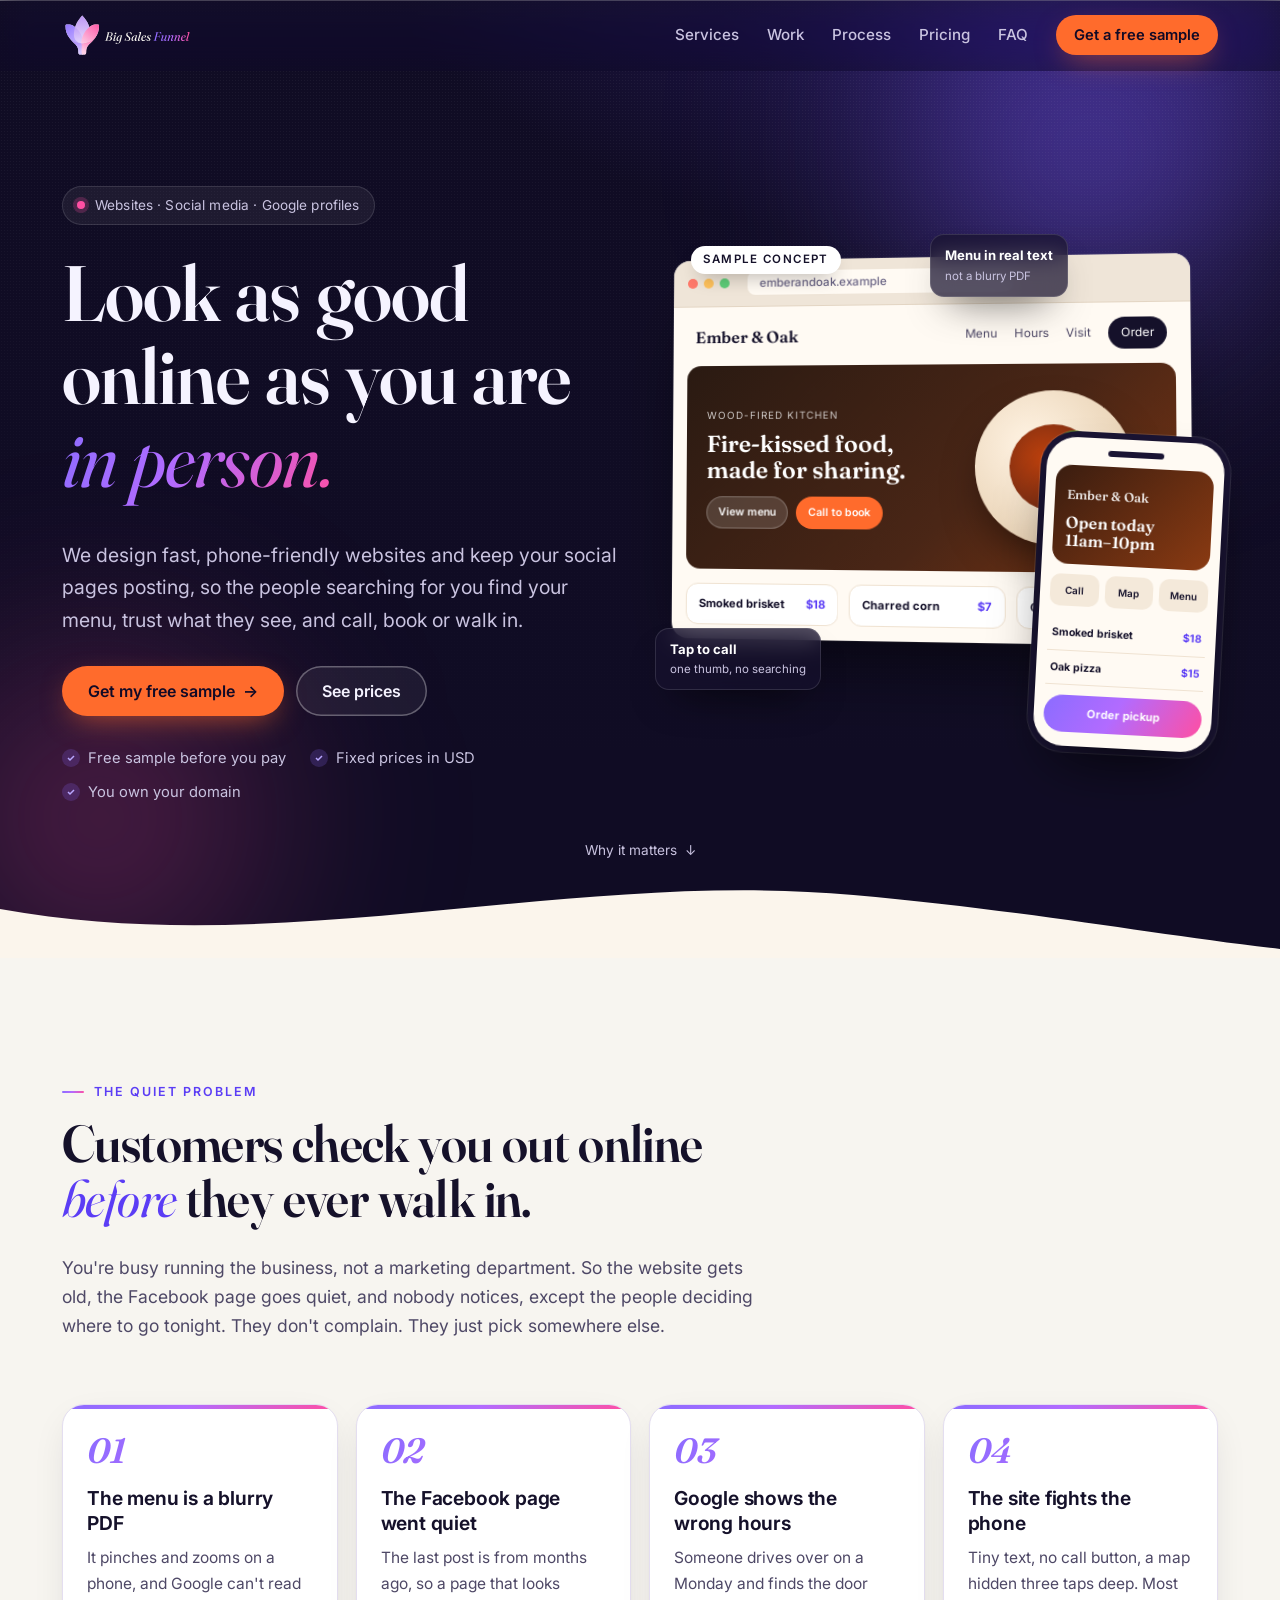
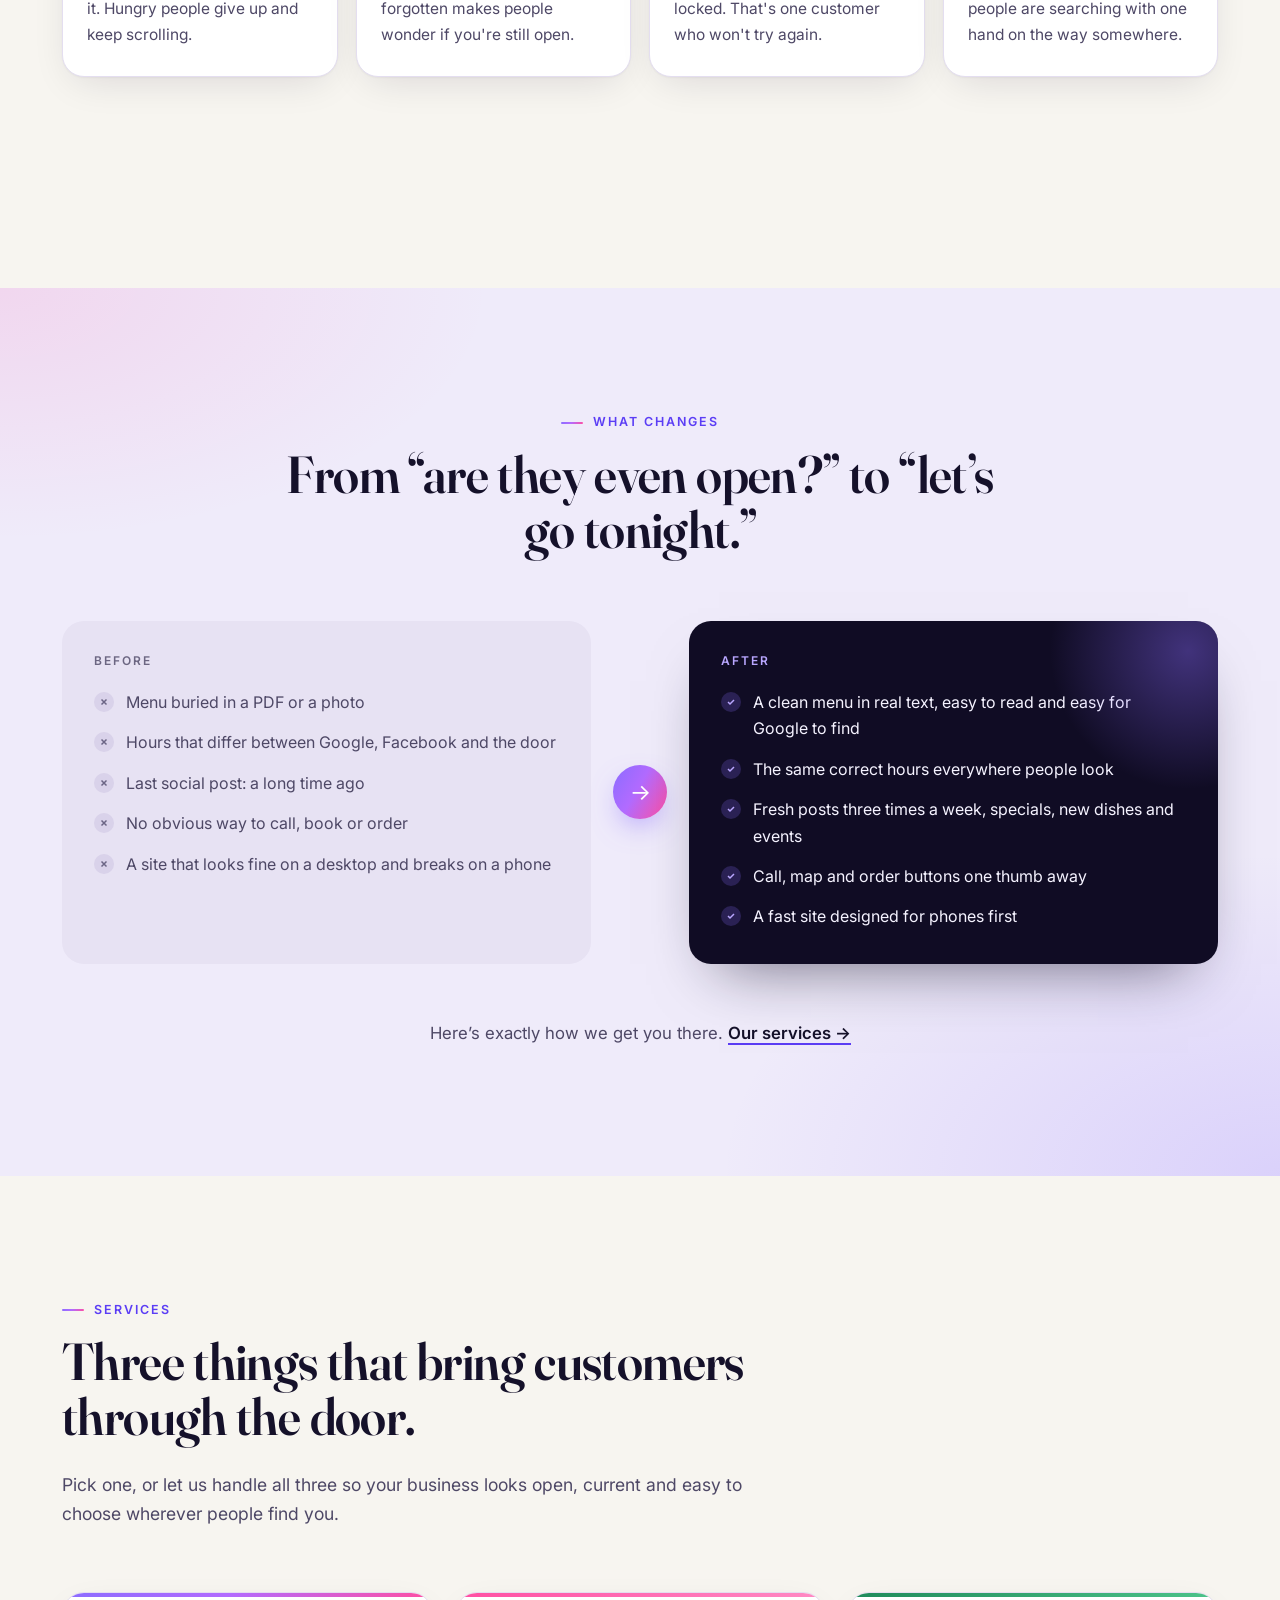
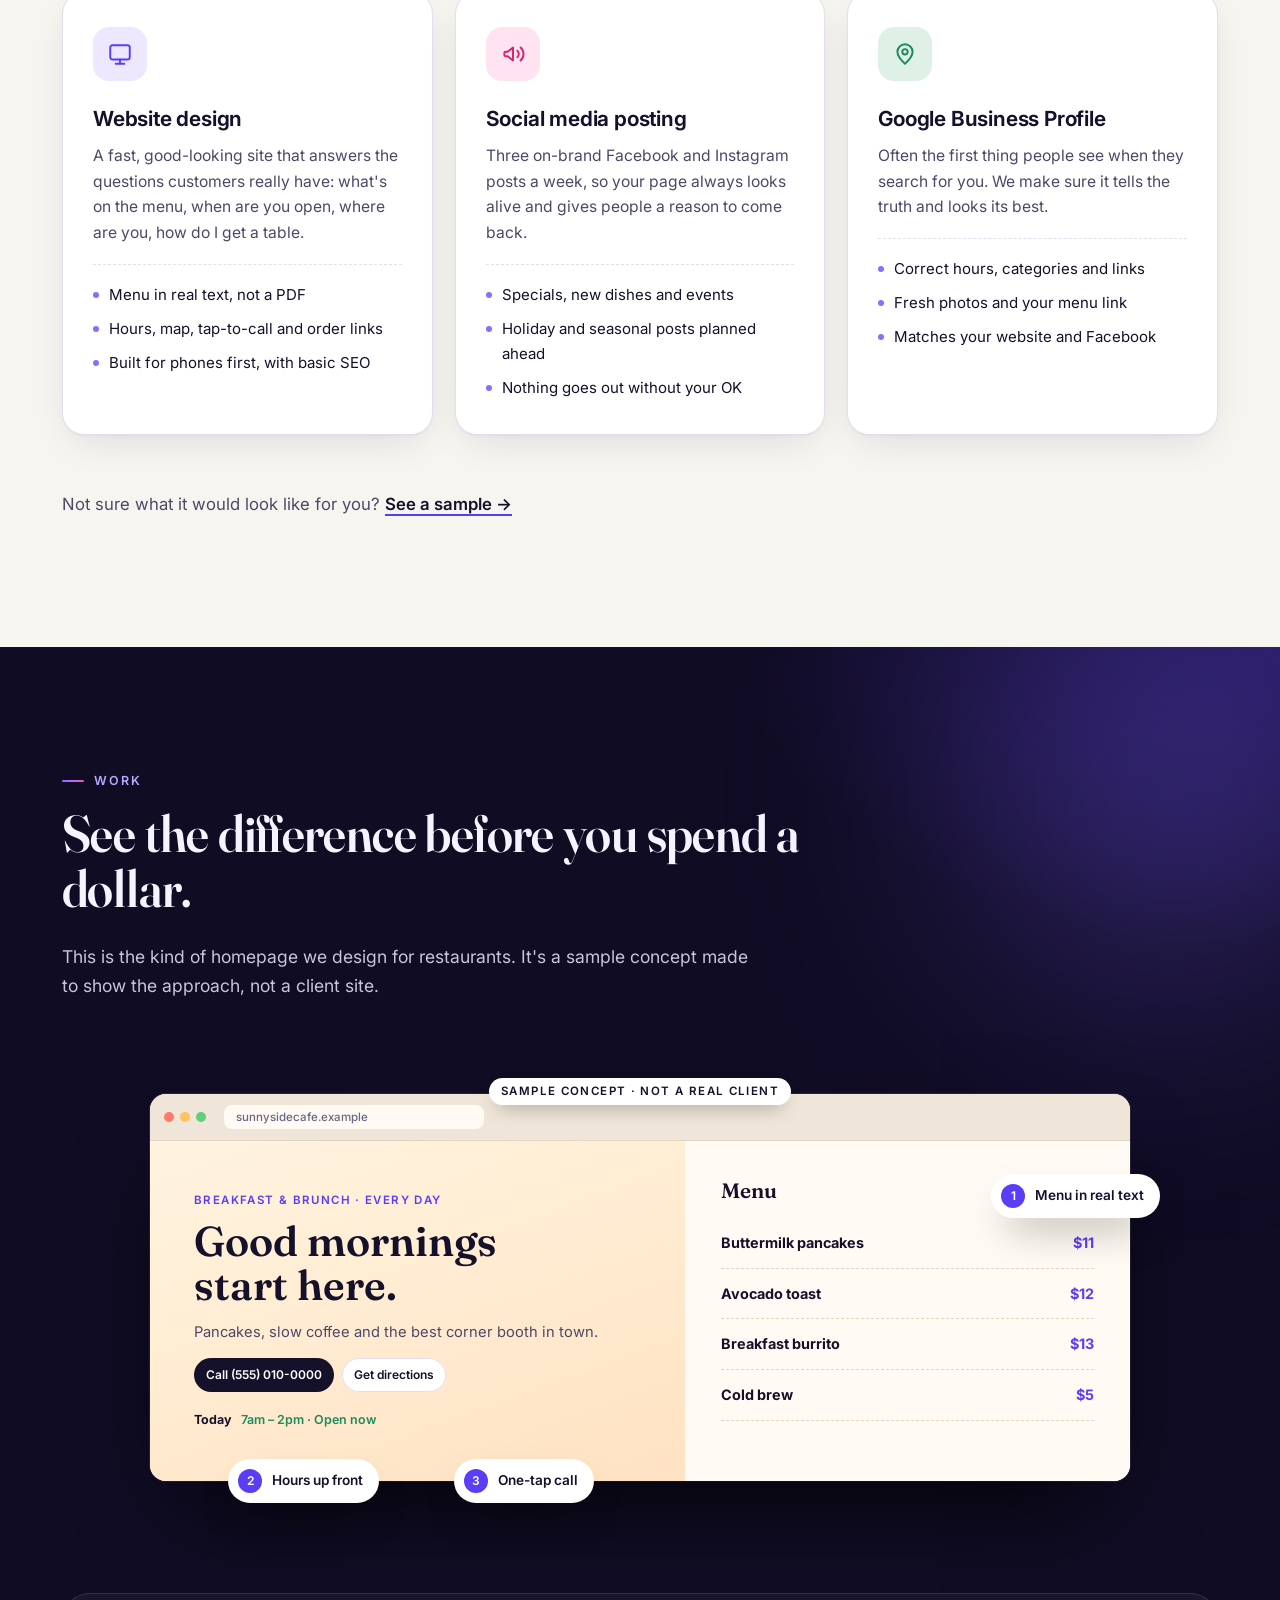
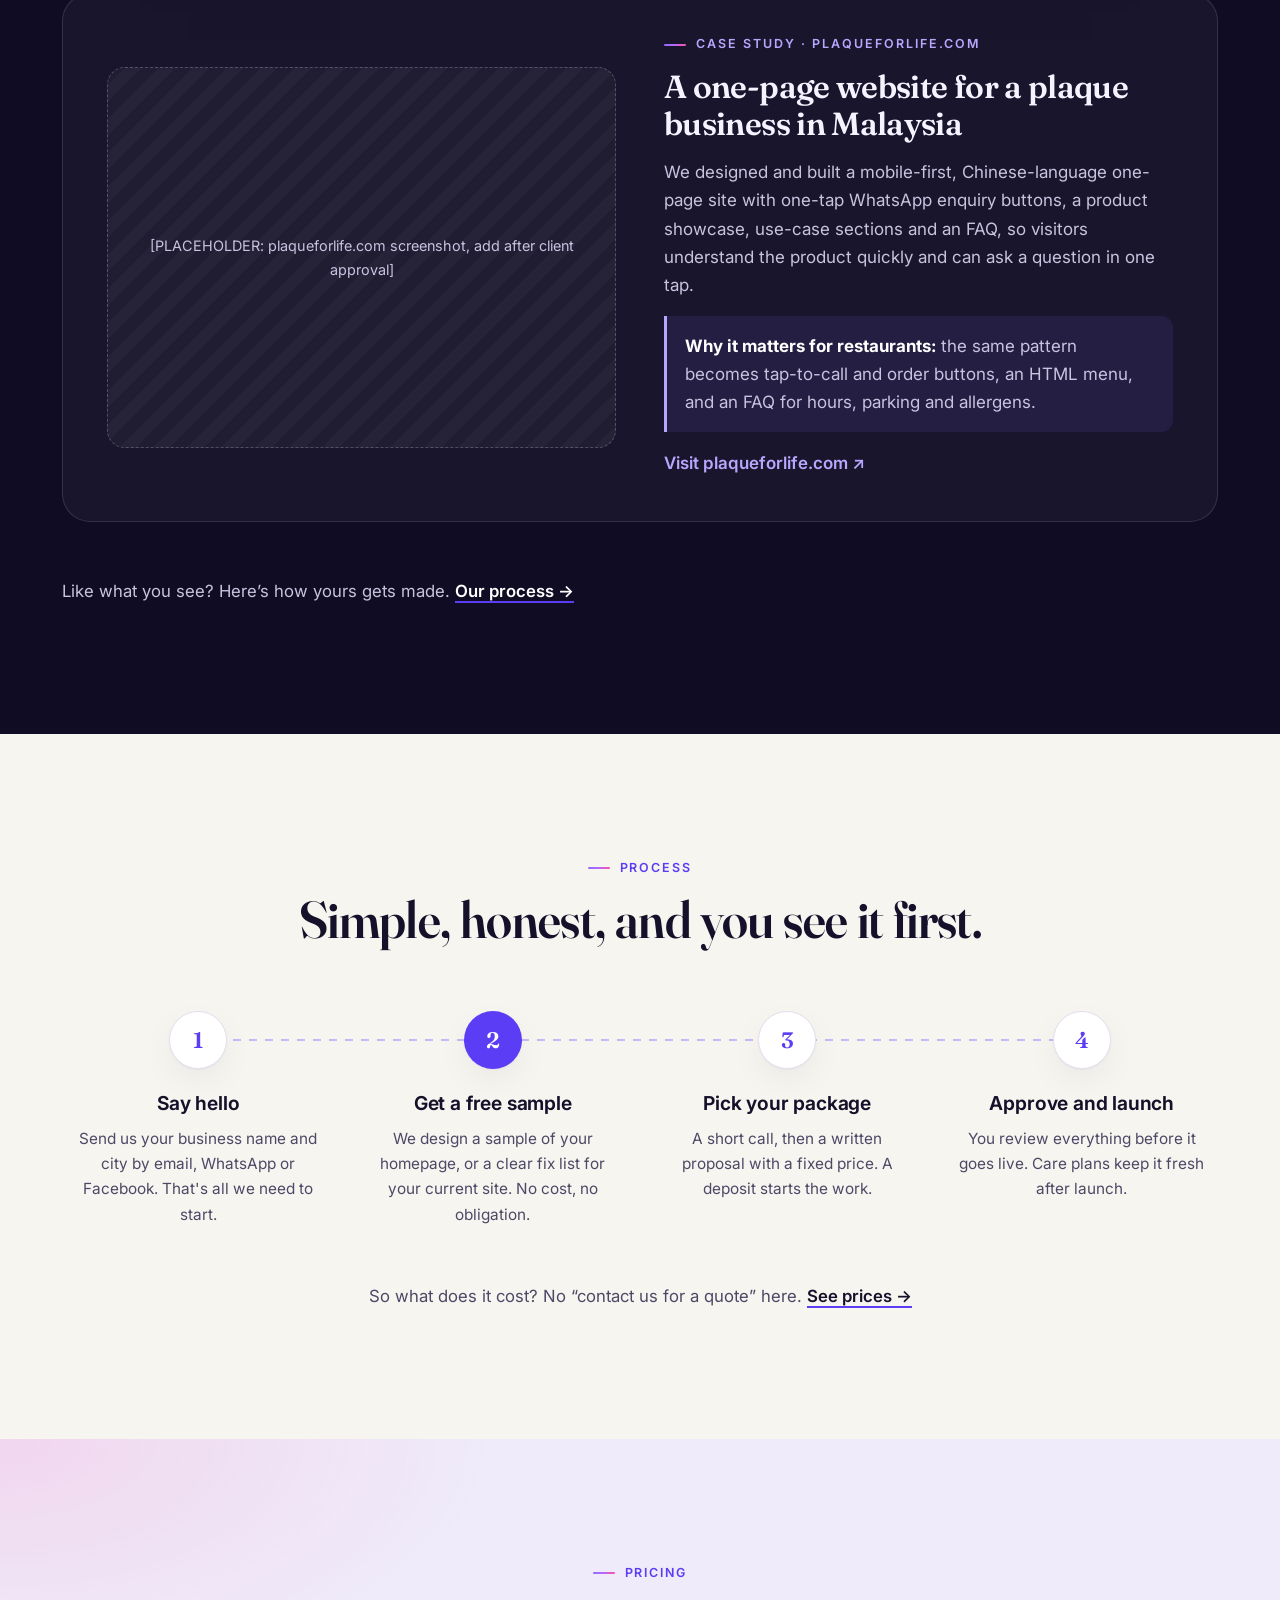
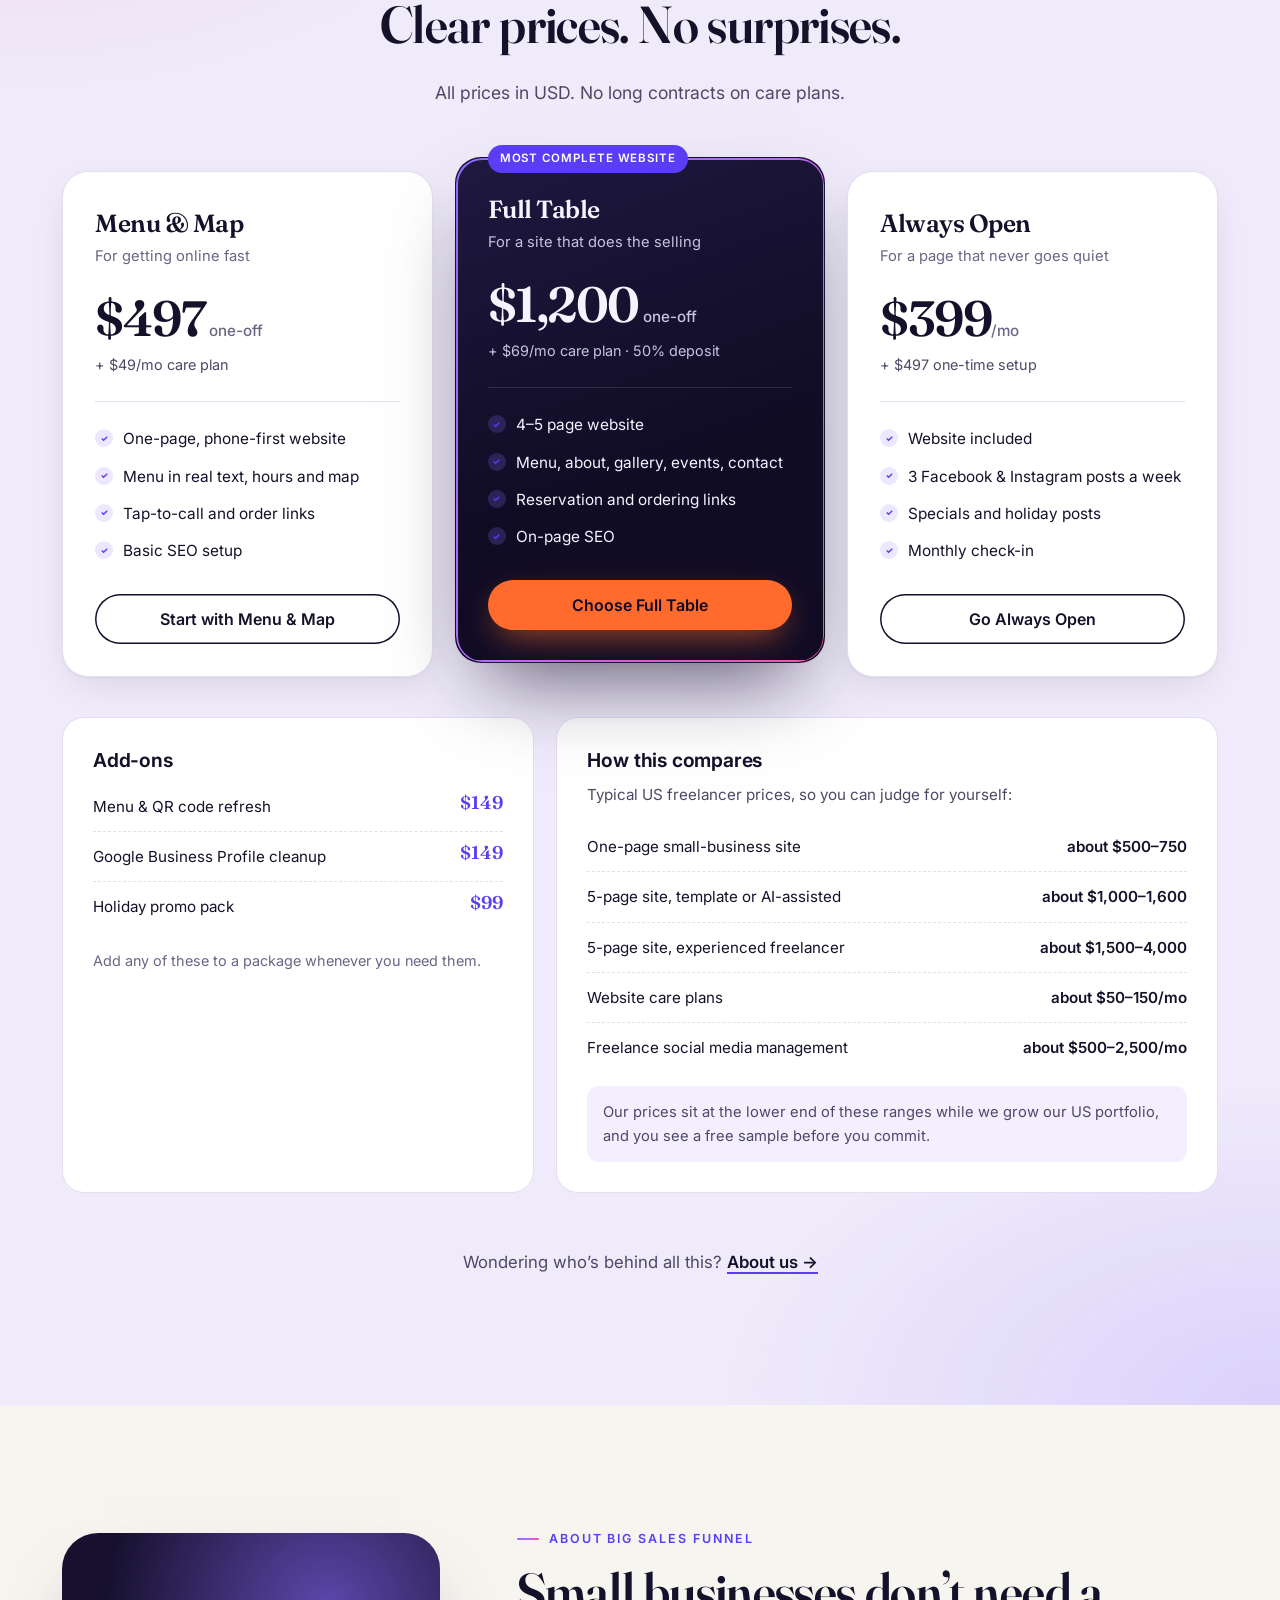
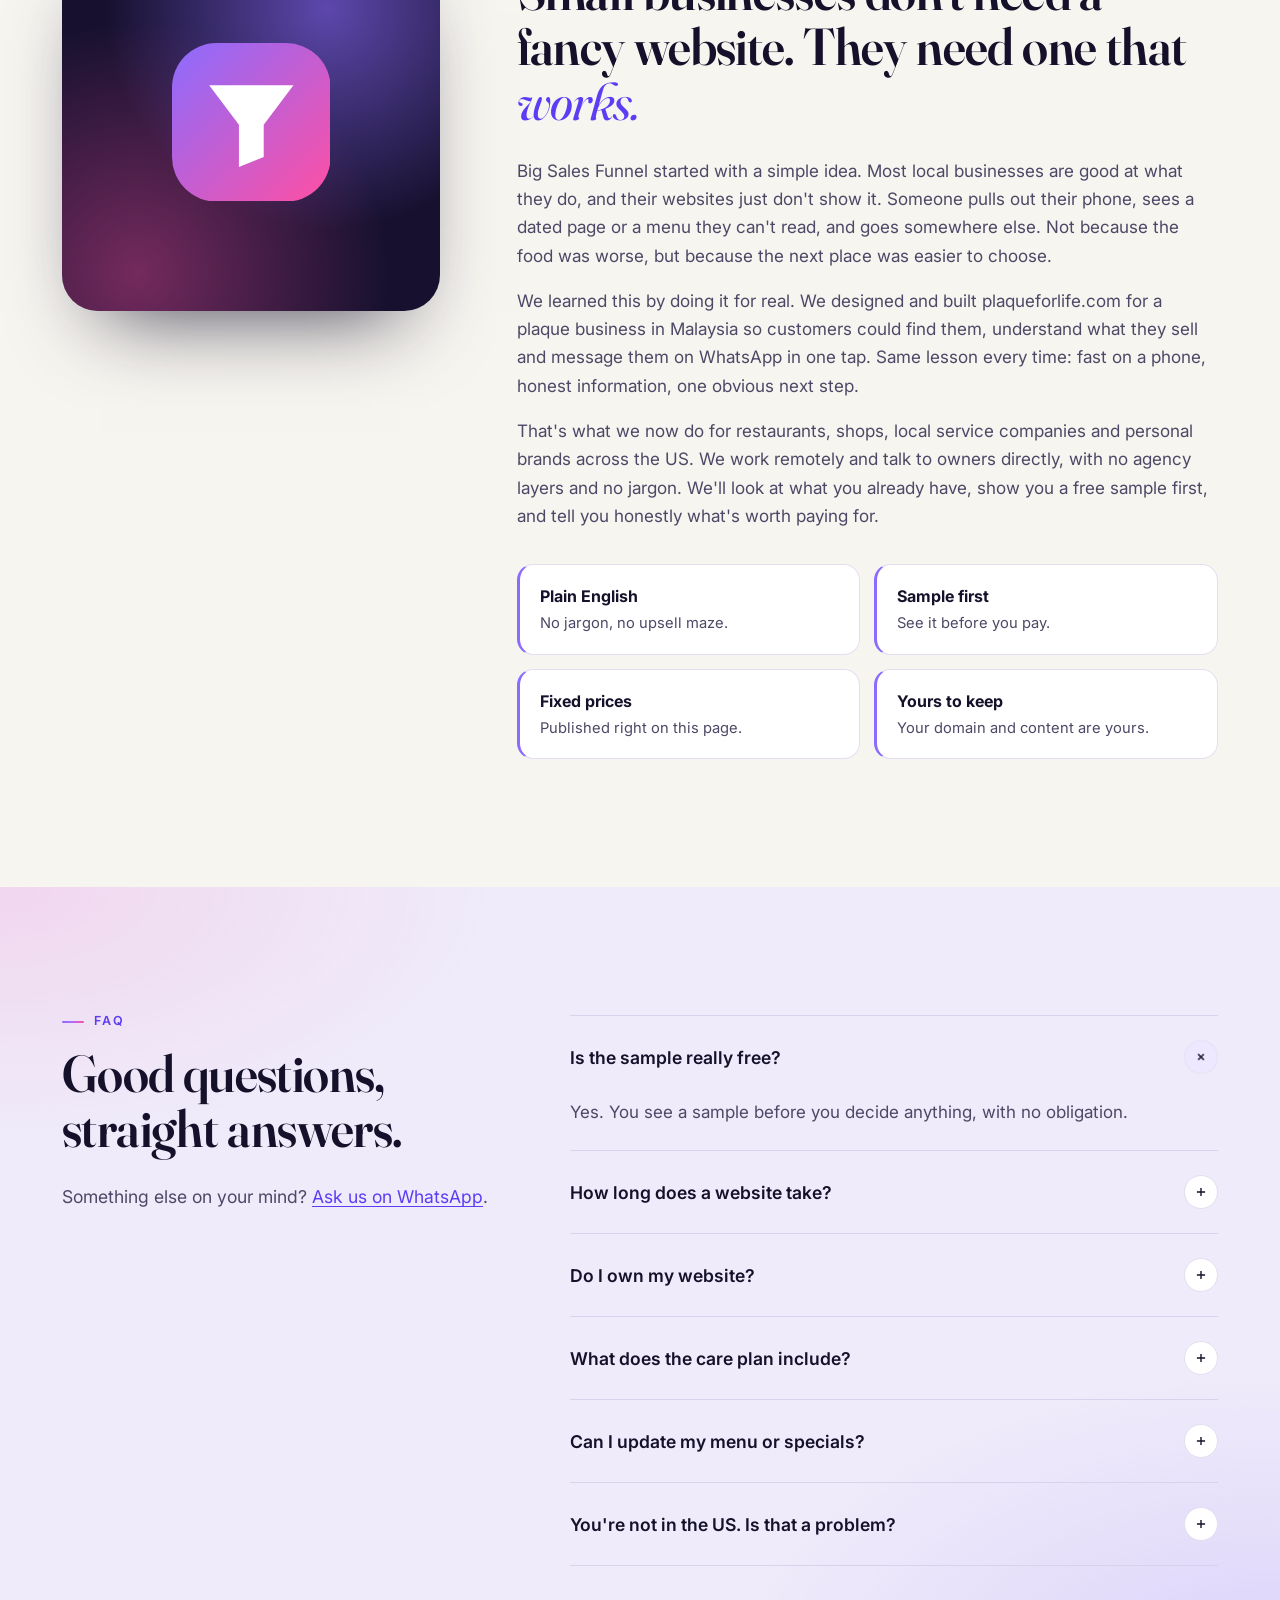
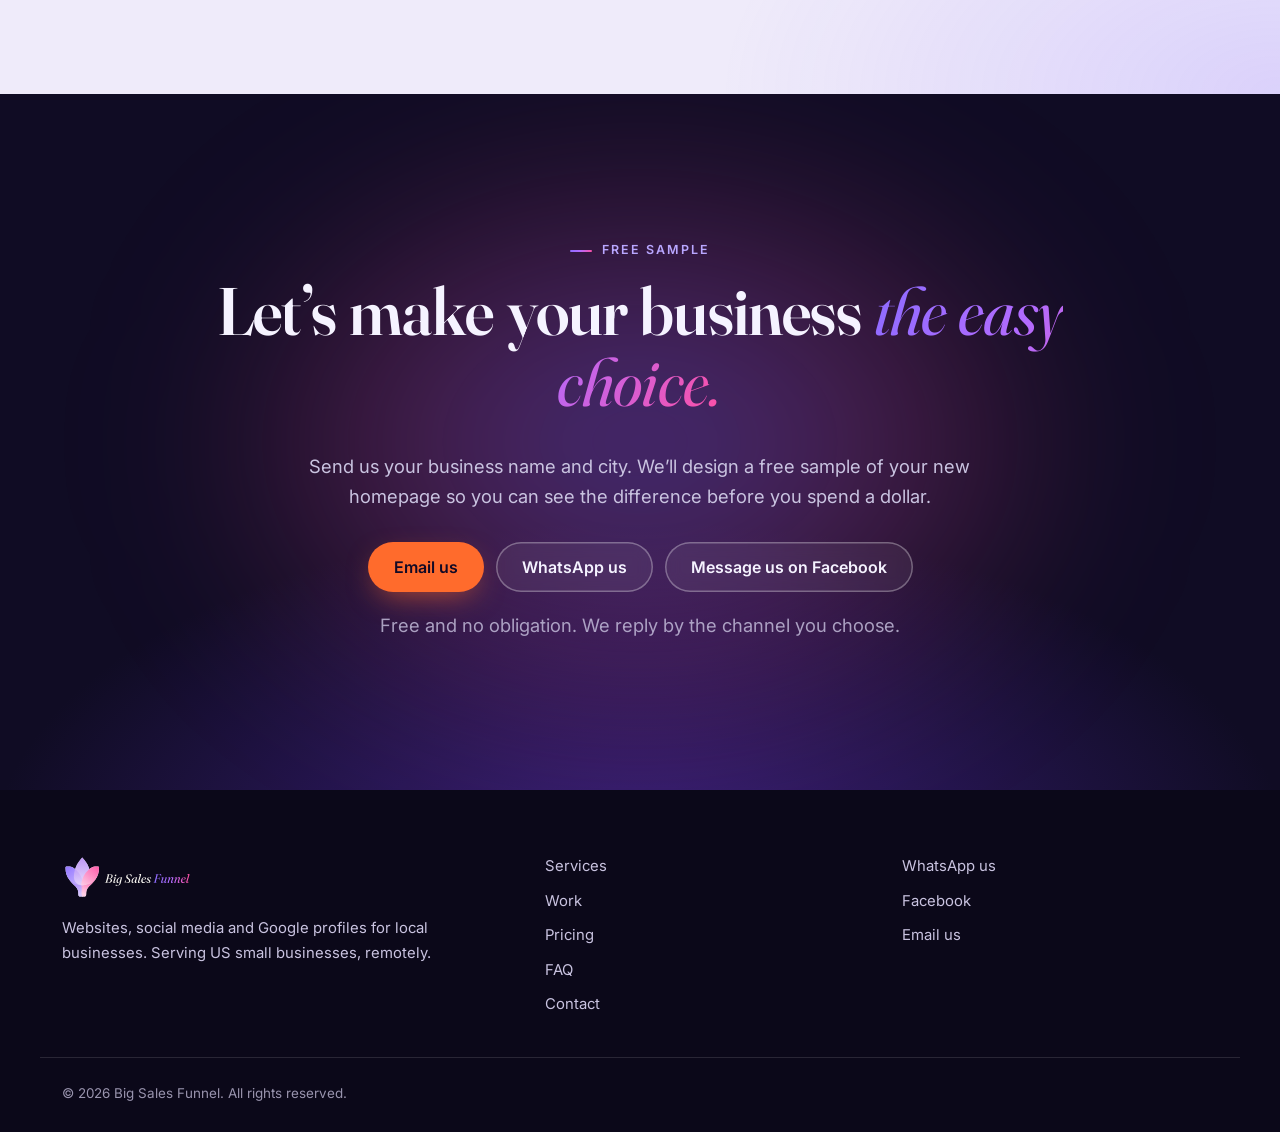
==== commit aa2a4250: "Hide the email address and phone number in visible text. The contact buttons and footer still link t" ====
--- a/index.html
+++ b/index.html
@@ -366,8 +366,8 @@
     <h2>Let’s make your business <em>the easy choice.</em></h2>
     <p>Send us your business name and city. We’ll design a free sample of your new homepage so you can see the difference before you spend a dollar.</p>
     <div class="cta-row center">
-      <a class="btn" href="mailto:funnelbigsales@gmail.com">Email funnelbigsales@gmail.com</a>
-      <a class="btn btn-glass" href="https://wa.me/60143804049" rel="noopener">WhatsApp +60 14-380 4049</a>
+      <a class="btn" href="mailto:funnelbigsales@gmail.com">Email us</a>
+      <a class="btn btn-glass" href="https://wa.me/60143804049" rel="noopener">WhatsApp us</a>
       <a class="btn btn-glass" href="https://www.facebook.com/bigsalefunnel" rel="noopener">Message us on Facebook</a>
     </div>
     <p class="small">Free and no obligation. We reply by the channel you choose.</p>
@@ -390,9 +390,9 @@
       <a href="#services">Services</a><a href="#work">Work</a><a href="#packages">Pricing</a><a href="#faq">FAQ</a><a href="#contact">Contact</a>
     </nav>
     <div class="foot-contact">
-      <a href="https://wa.me/60143804049" rel="noopener">WhatsApp +60 14-380 4049</a>
+      <a href="https://wa.me/60143804049" rel="noopener">WhatsApp us</a>
       <a href="https://www.facebook.com/bigsalefunnel" rel="noopener">Facebook</a>
-      <a href="mailto:funnelbigsales@gmail.com">funnelbigsales@gmail.com</a>
+      <a href="mailto:funnelbigsales@gmail.com">Email us</a>
     </div>
   </div>
   <div class="wrap foot-base">© <span id="yr">2026</span> Big Sales Funnel. All rights reserved.</div>
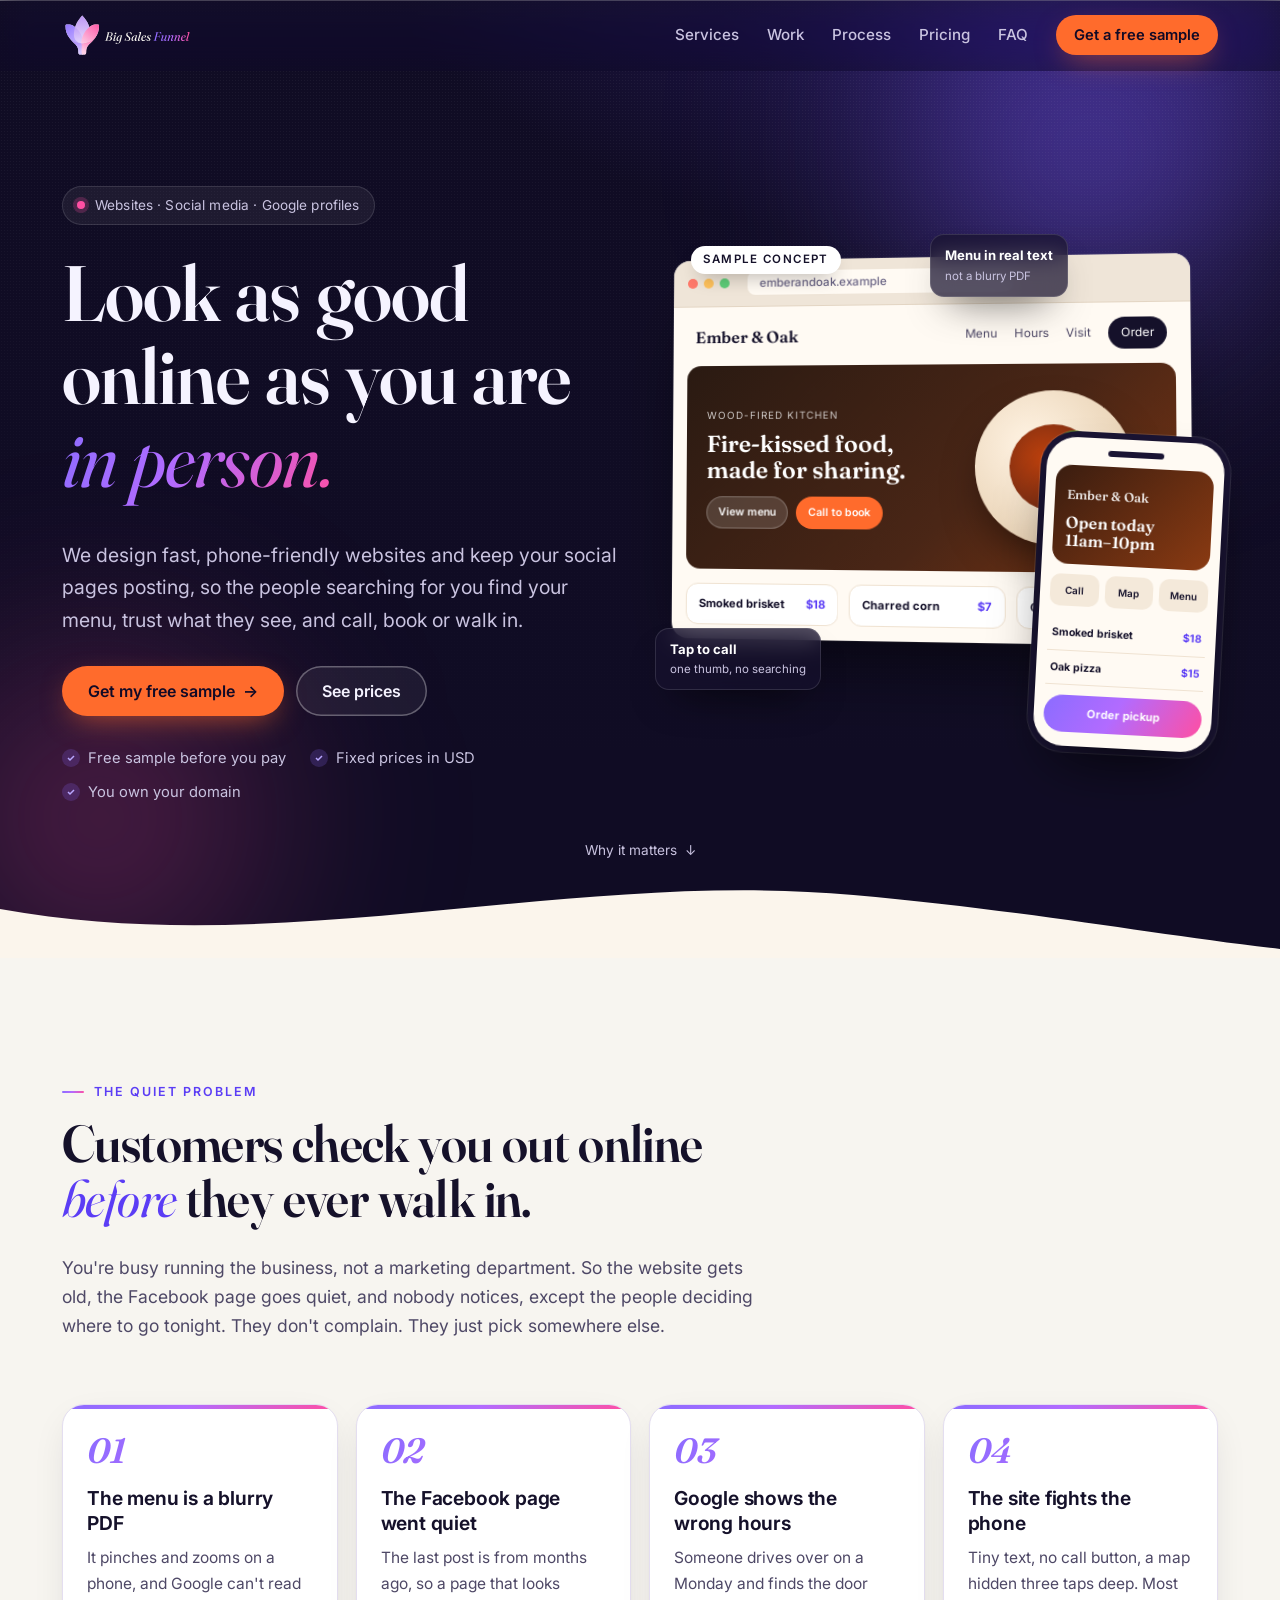
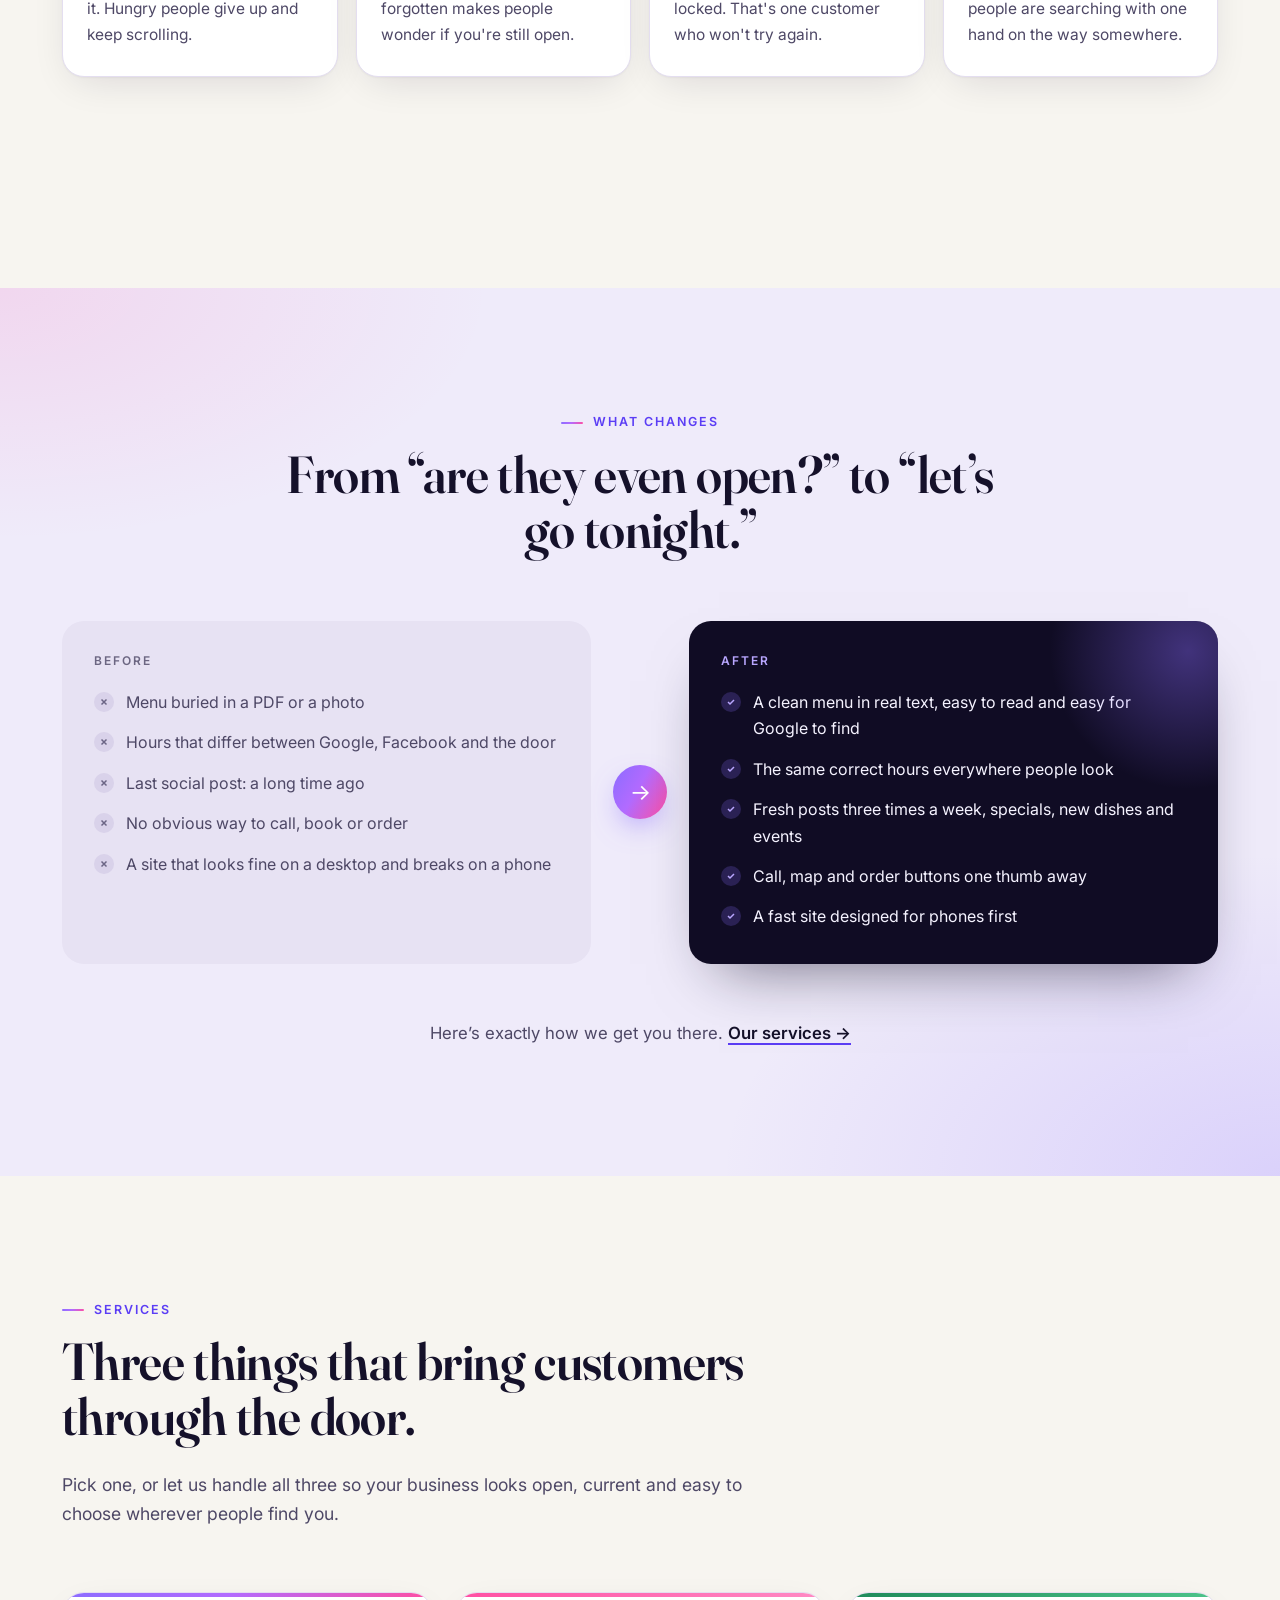
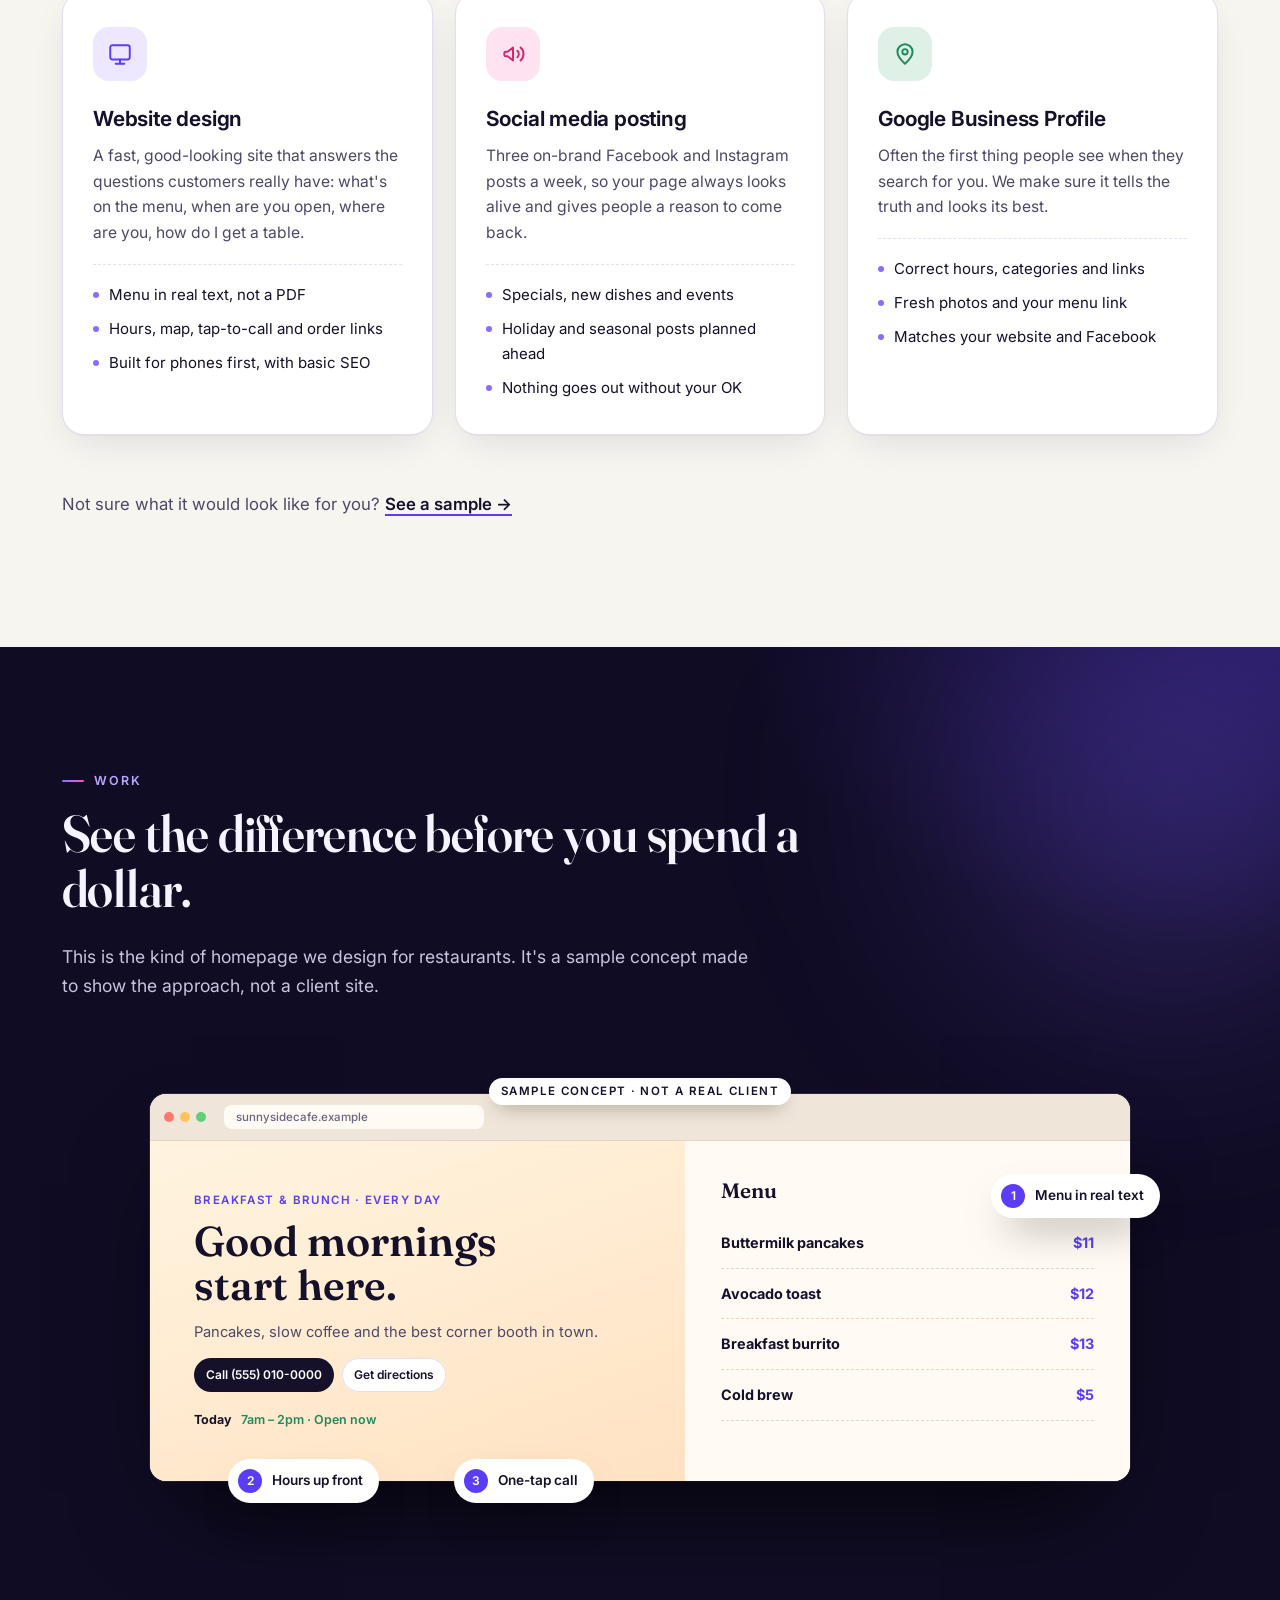
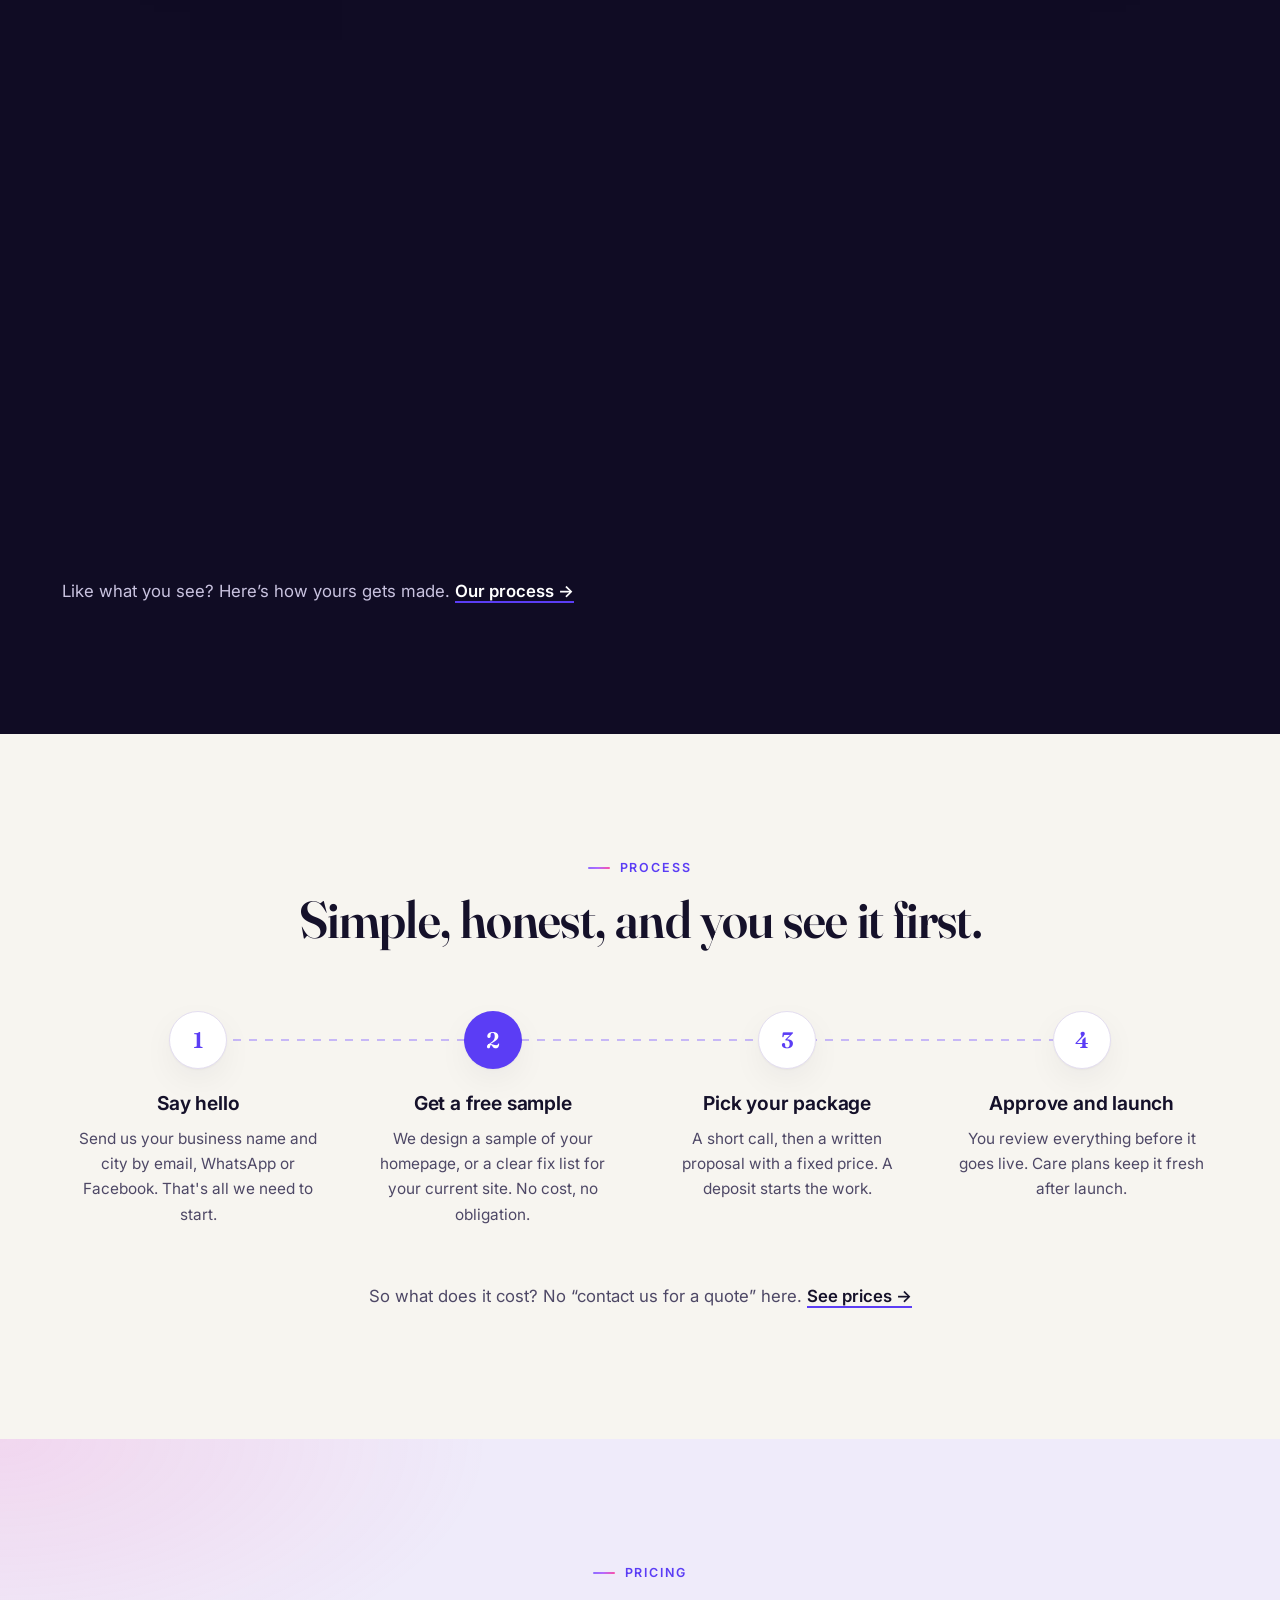
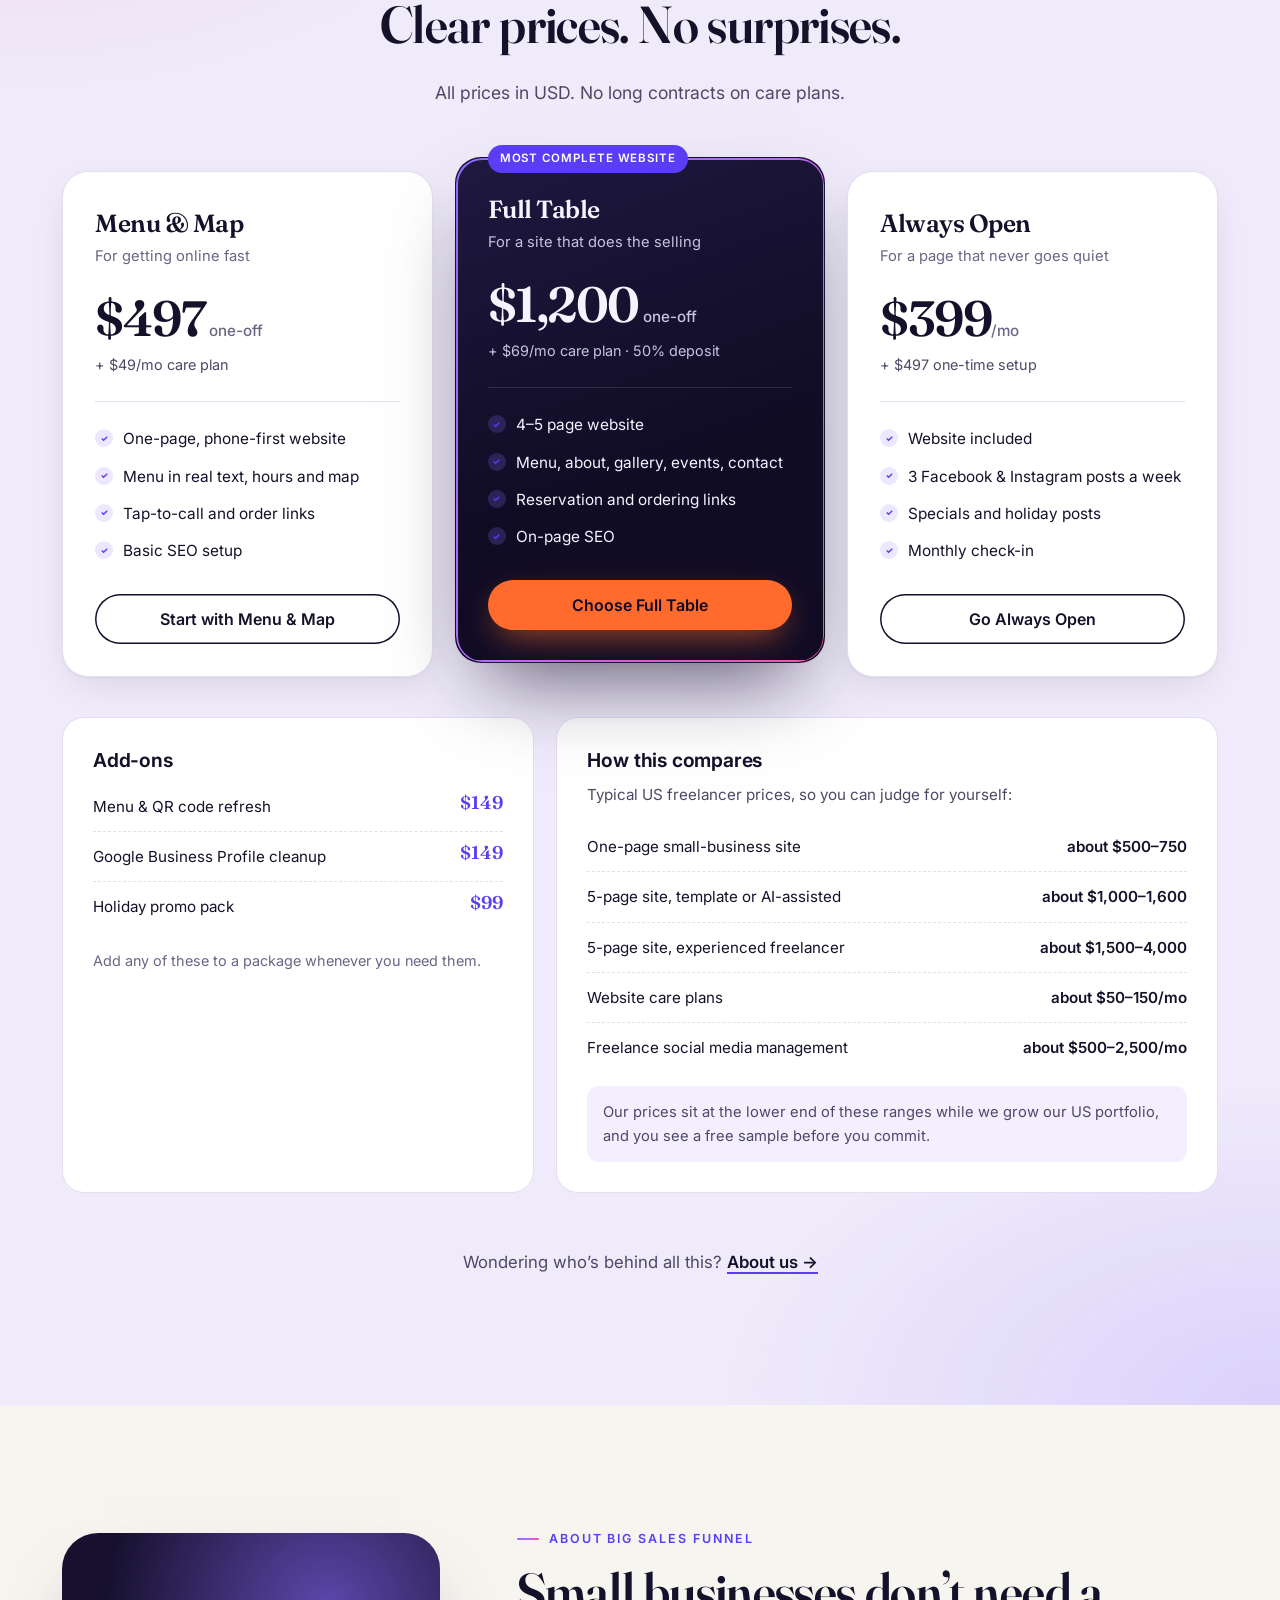
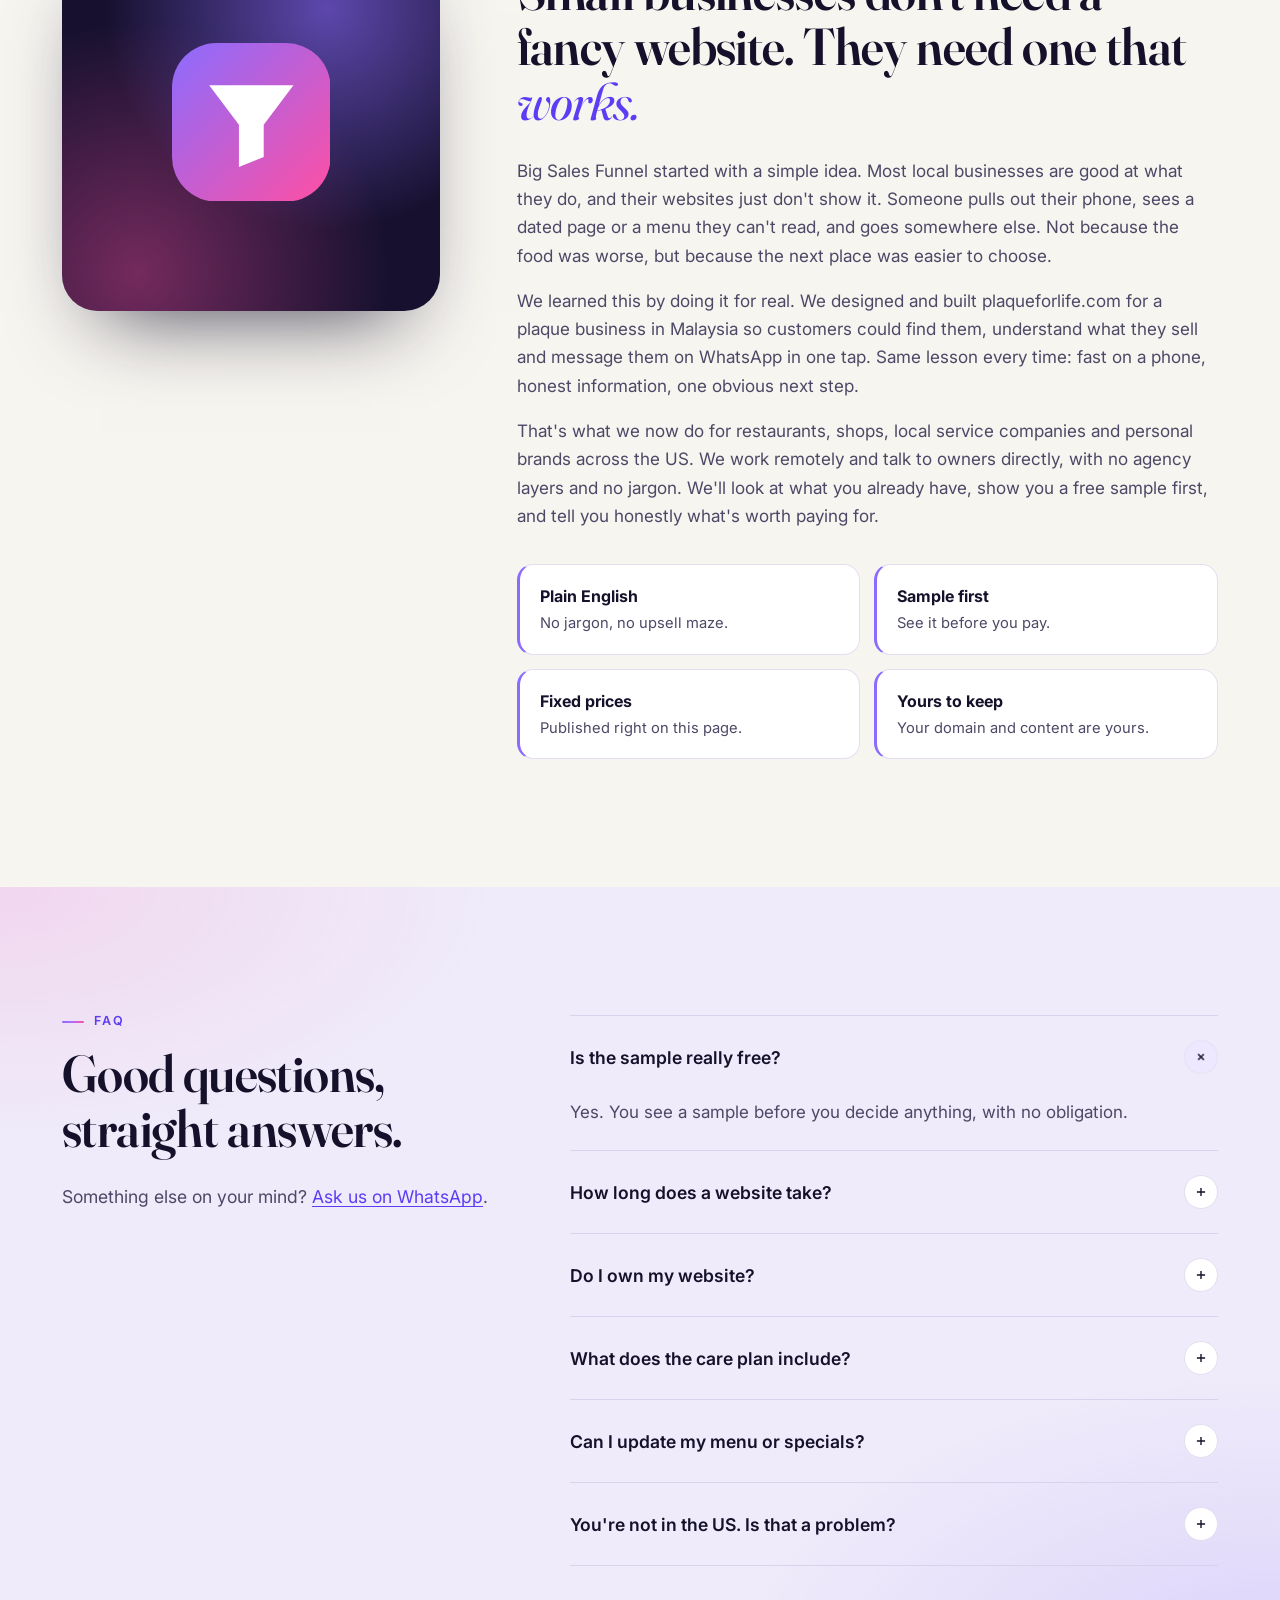
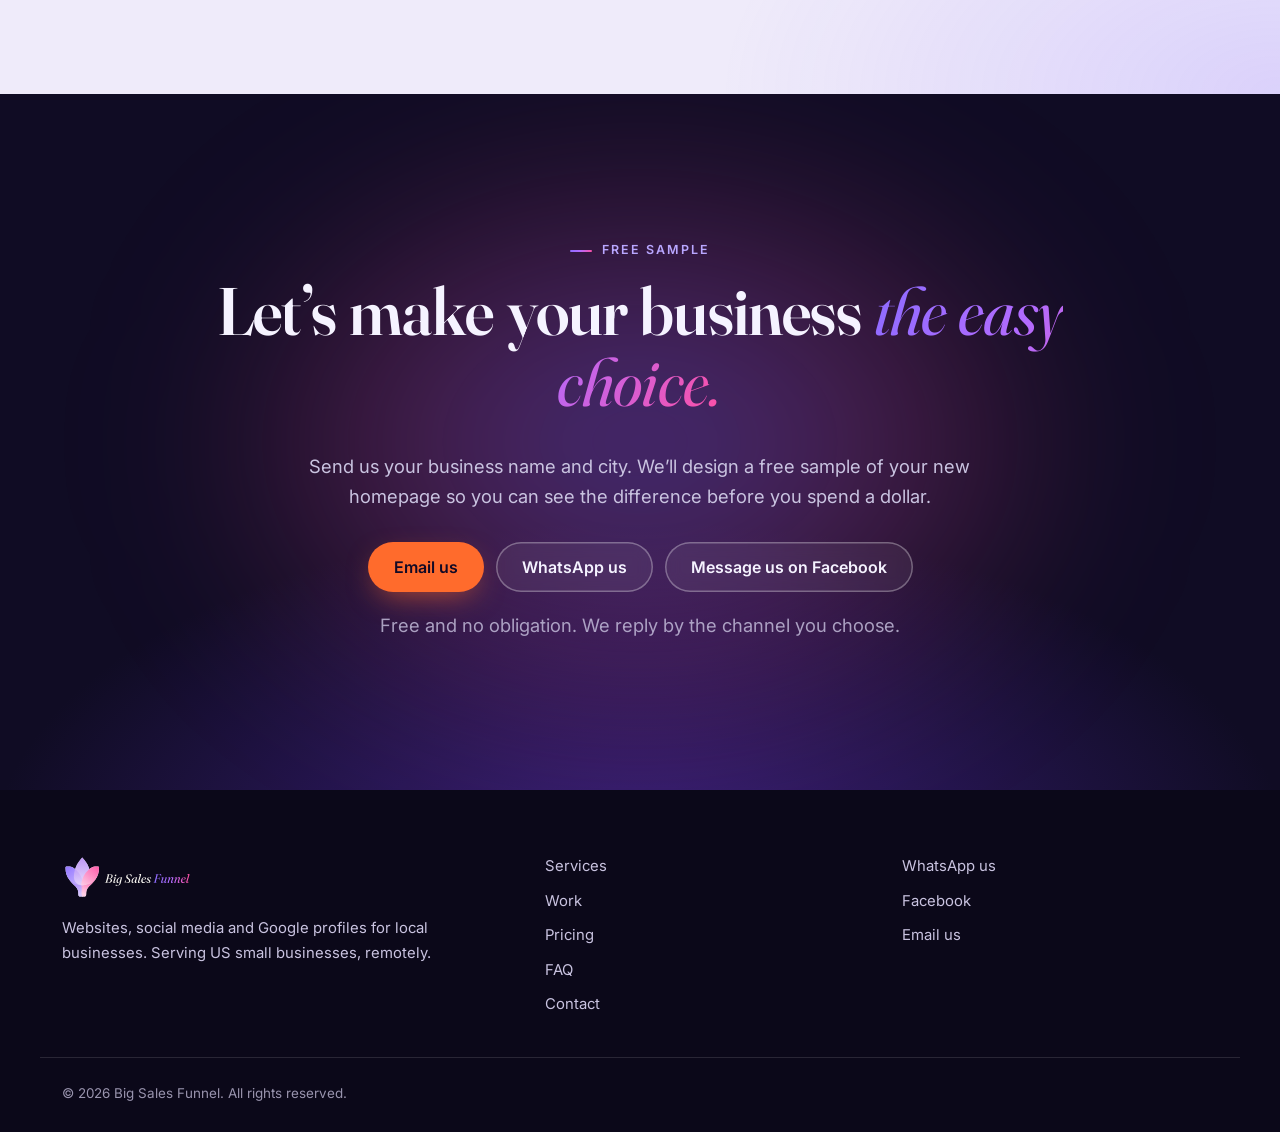
==== commit 43c22262: "Add the plaqueforlife.com case study screenshot. Replace the placeholder with the approved homepage " ====
--- a/index.html
+++ b/index.html
@@ -232,7 +232,13 @@
     </div>
 
     <div class="case reveal">
-      <div class="shot" role="img" aria-label="Screenshot placeholder for plaqueforlife.com">[PLACEHOLDER: plaqueforlife.com screenshot, add after client approval]</div>
+      <div class="sc-browser">
+        <div class="b-bar"><i></i><i></i><i></i><span class="b-url">plaqueforlife.com</span></div>
+        <picture>
+          <source srcset="assets/work/plaqueforlife-home.webp" type="image/webp">
+          <img src="assets/work/plaqueforlife-home.jpg" width="1600" height="948" loading="lazy" alt="Homepage of plaqueforlife.com, a Malaysian plaque and signage business, designed by Big Sales Funnel">
+        </picture>
+      </div>
       <div class="case-txt">
         <p class="label light">Case study · plaqueforlife.com</p>
         <h3>A one-page website for a plaque business in Malaysia</h3>
--- a/assets/css/style.css
+++ b/assets/css/style.css
@@ -204,7 +204,7 @@
 .note span{width:24px;height:24px;border-radius:50%;display:grid;place-items:center;background:var(--grad);color:#fff;font-size:.75rem}
 .n1{right:-30px;top:110px}.n2{left:8%;bottom:-12px}.n3{left:31%;bottom:-12px}
 .case{display:grid;grid-template-columns:1fr 1fr;gap:48px;align-items:center;margin-top:clamp(70px,8vw,110px);padding:clamp(24px,4vw,44px);border-radius:28px;background:rgba(255,255,255,.04);border:1px solid var(--line-d)}
-.shot{aspect-ratio:4/3;border-radius:18px;display:grid;place-items:center;text-align:center;padding:24px;font-size:.9rem;color:var(--on-dark-2);background:repeating-linear-gradient(135deg,rgba(255,255,255,.03) 0 12px,rgba(255,255,255,.06) 12px 24px);border:1.5px dashed rgba(255,255,255,.22)}
+.case .sc-browser picture,.case .sc-browser img{display:block;width:100%;height:auto}
 .case h3{font:600 clamp(1.5rem,2.6vw,2rem)/1.15 var(--serif);letter-spacing:-.02em}
 .case-txt p{color:var(--on-dark-2)}
 .apply{padding:16px 18px;border-left:3px solid var(--orange);background:rgba(139,108,255,.1);border-radius:0 12px 12px 0}
